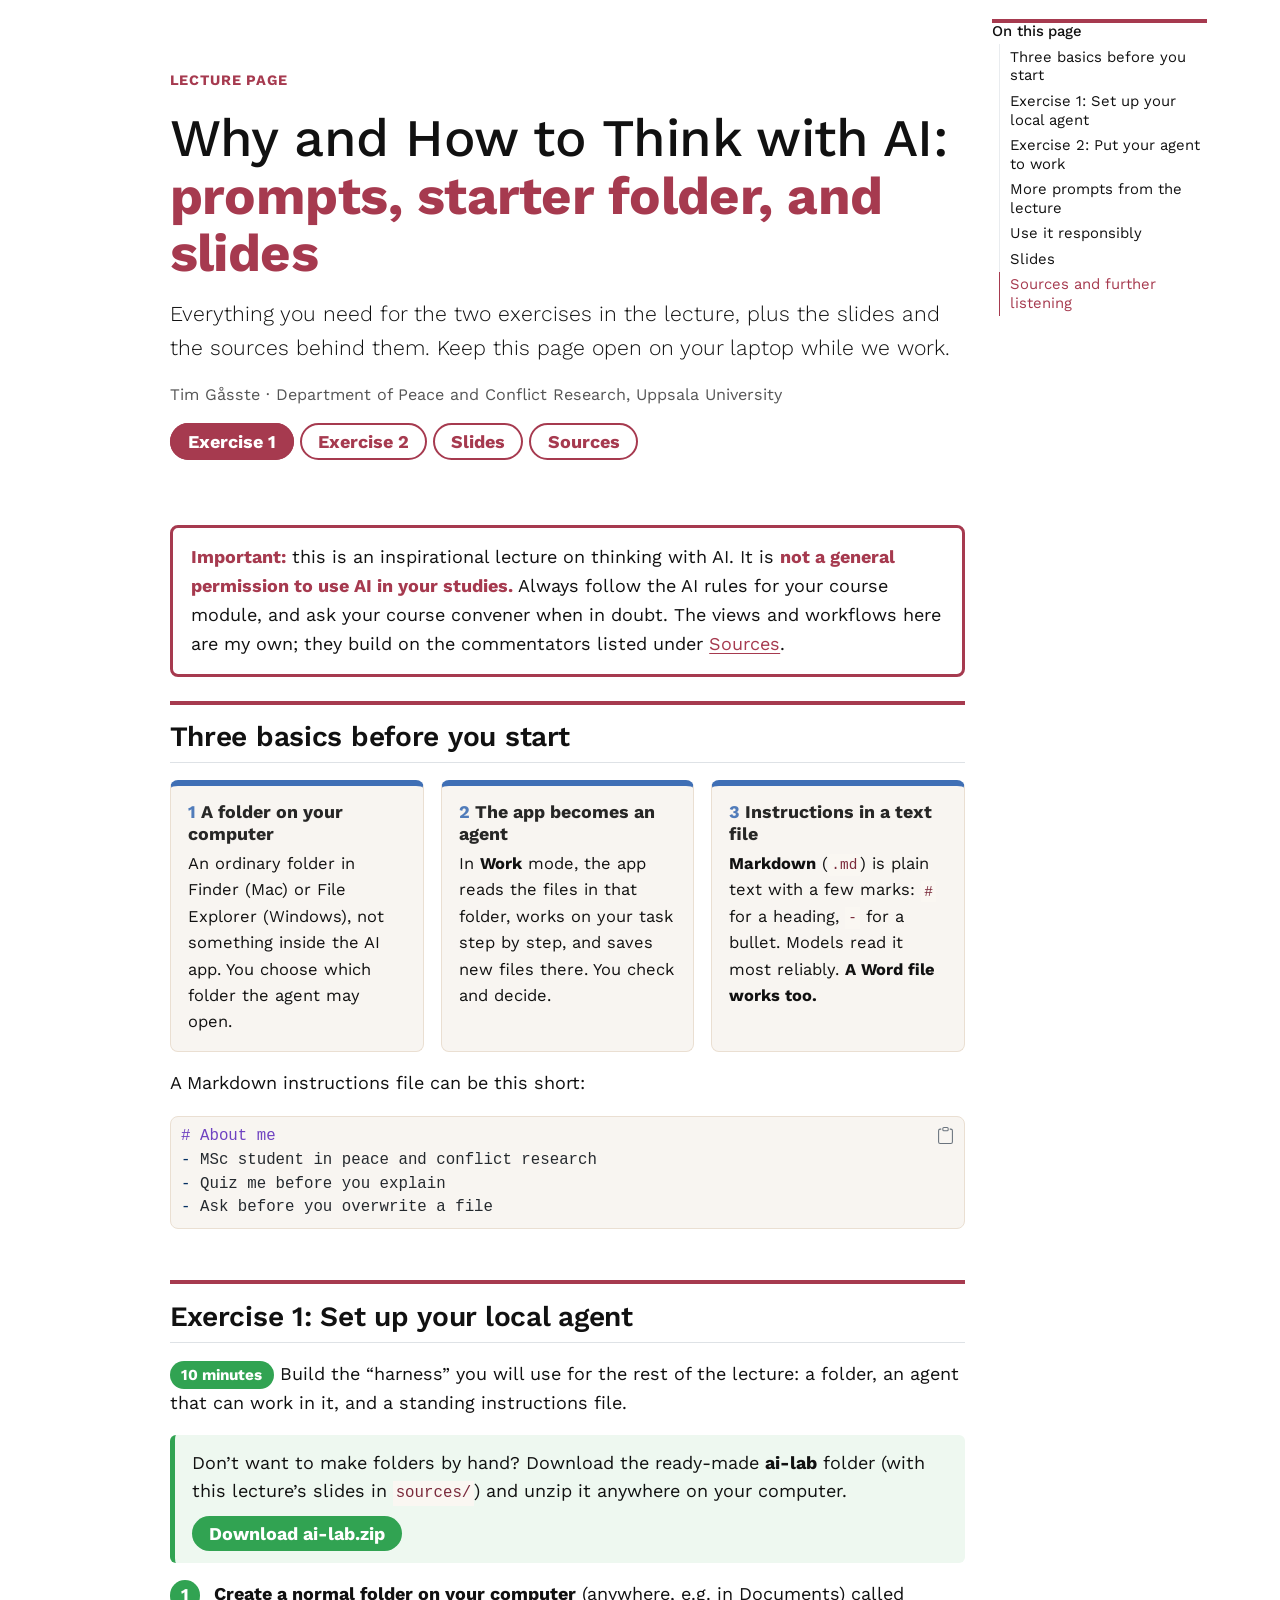
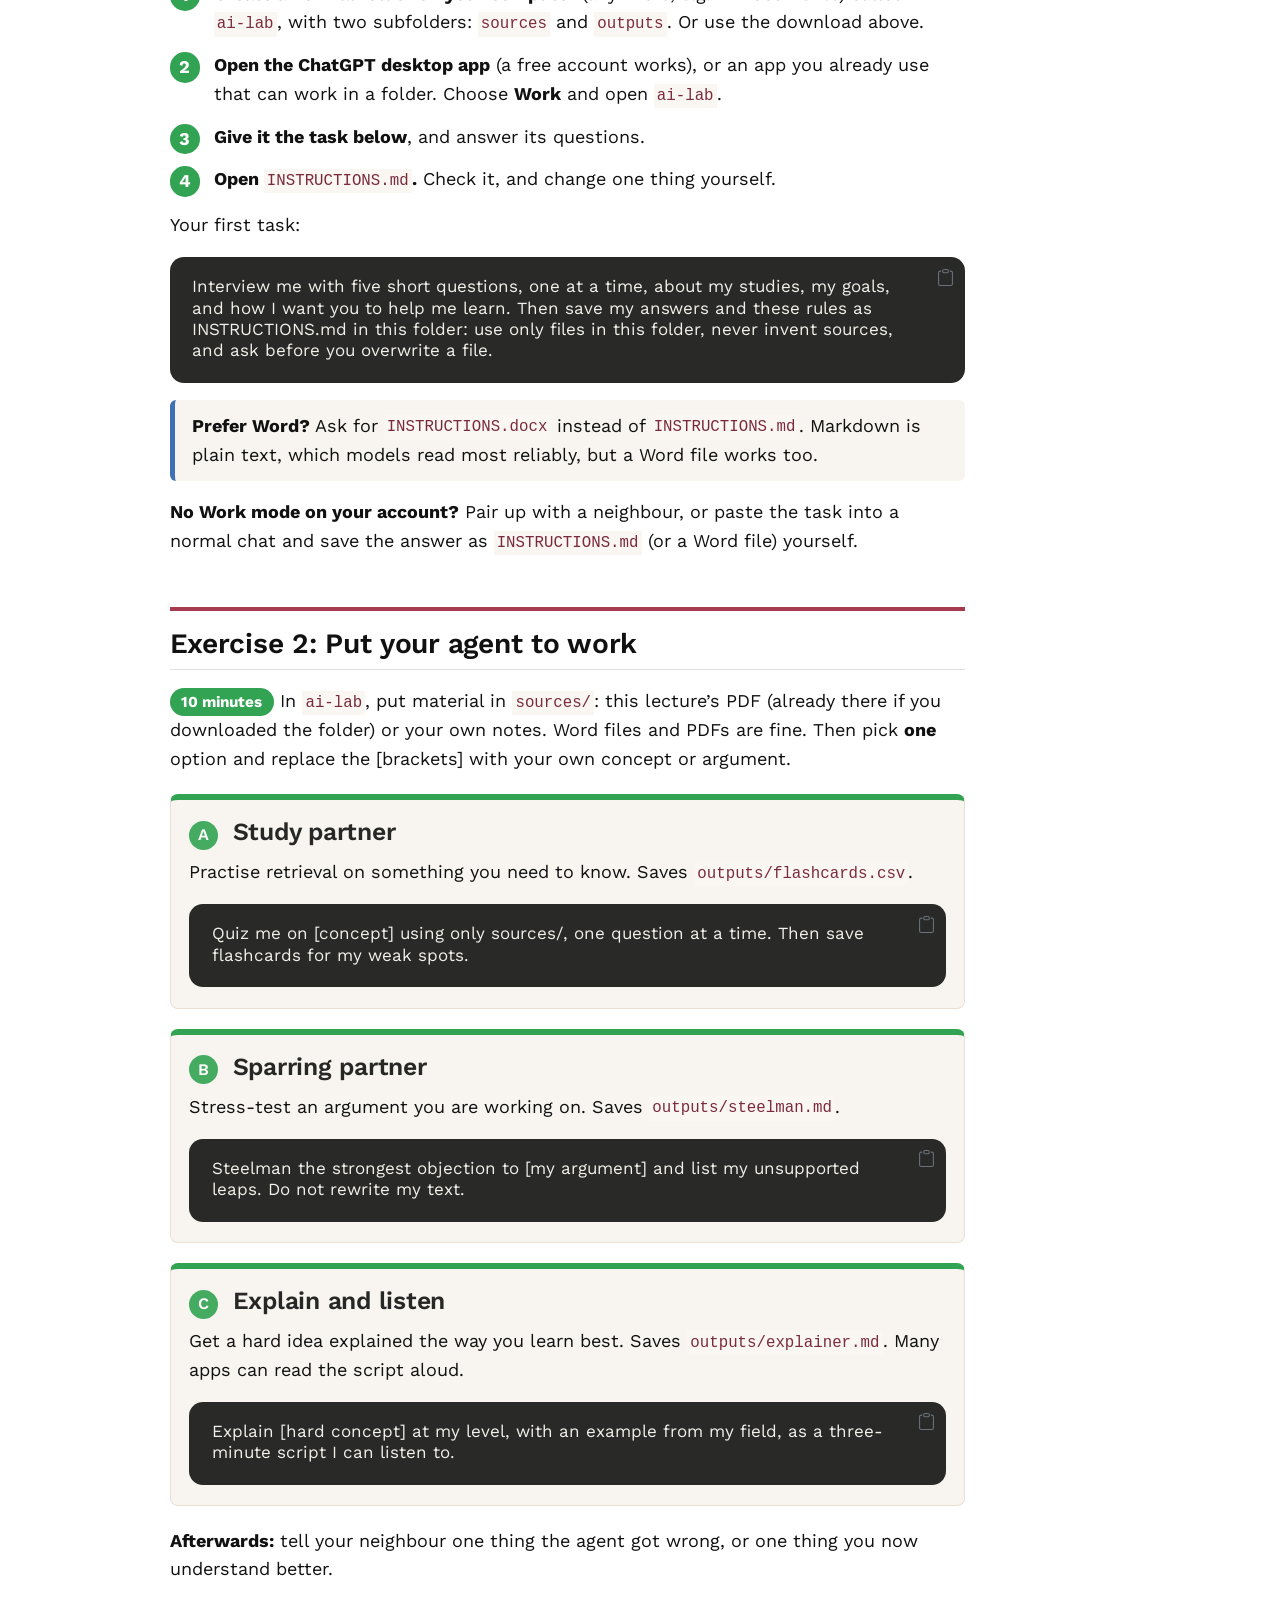
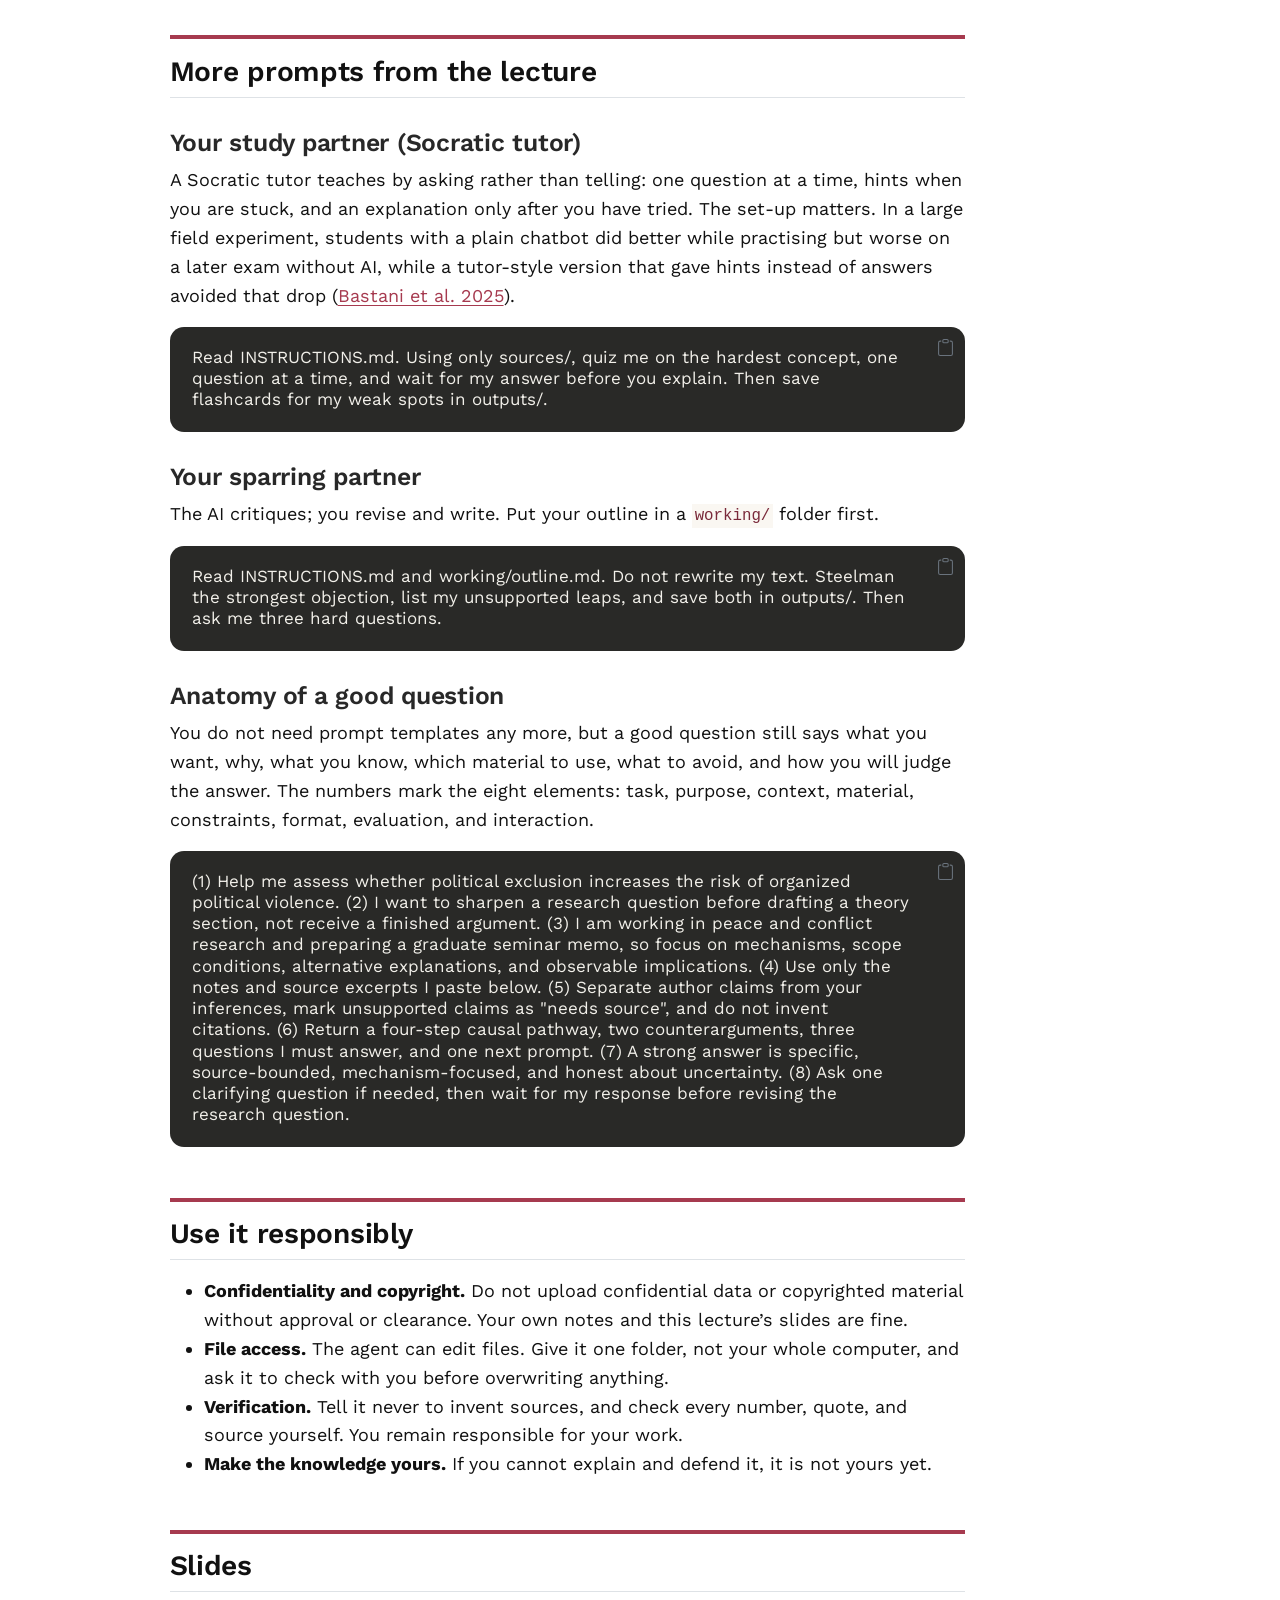
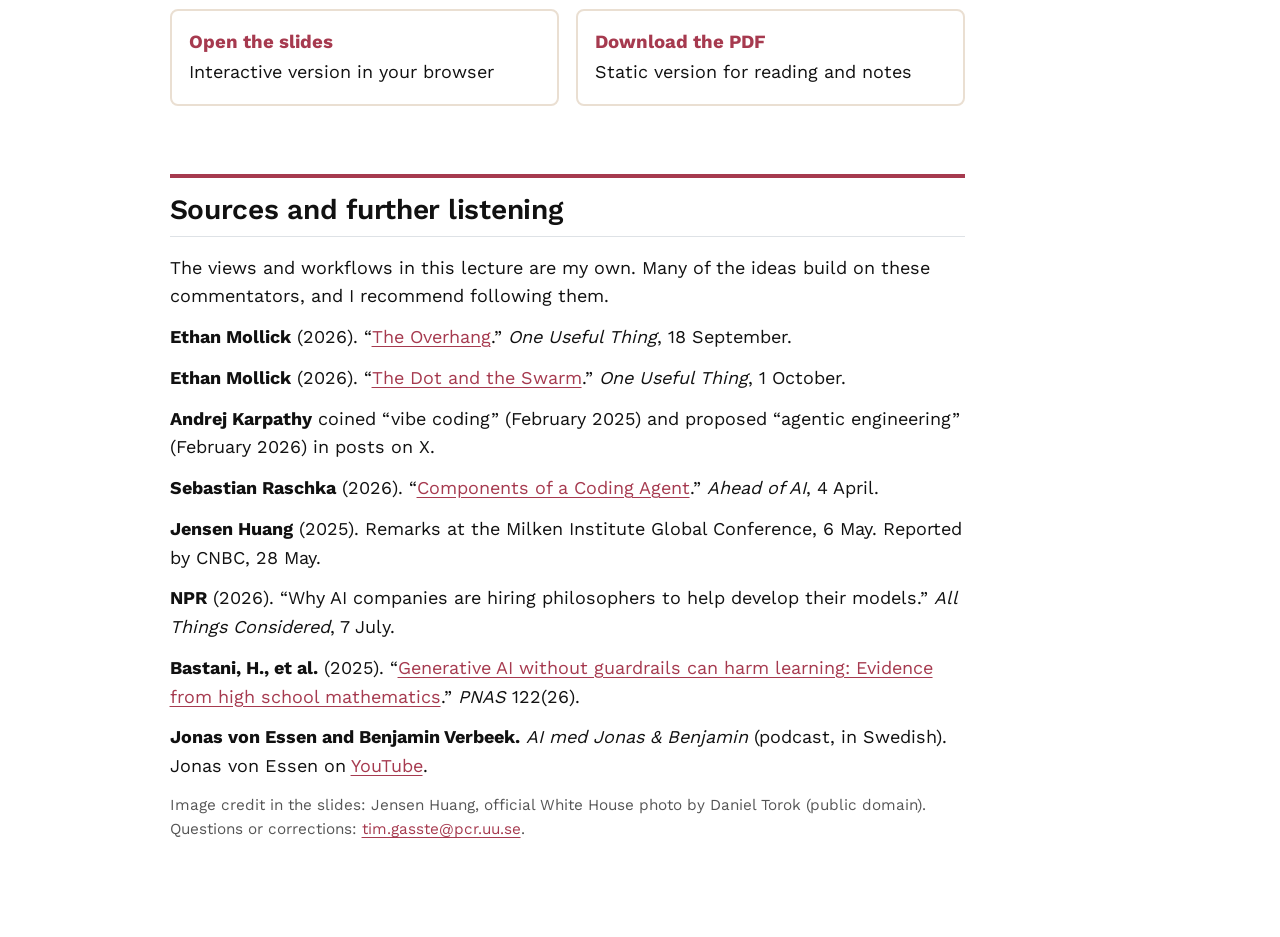
==== docs/index.html @ 46a864f2 "Lecture page for Why and How to Think with AI Prompts with copy buttons, ai-lab starter folder, slid" ====
<!DOCTYPE html>
<html xmlns="http://www.w3.org/1999/xhtml" lang="en" xml:lang="en"><head>

<meta charset="utf-8">
<meta name="generator" content="quarto-1.10.19">

<meta name="viewport" content="width=device-width, initial-scale=1.0, user-scalable=yes">


<title>Why and How to Think with AI · lecture page – Thinking with AI</title>
<style>
/* Default styles provided by pandoc.
** See https://pandoc.org/MANUAL.html#variables-for-html for config info.
*/
span.smallcaps{font-variant: small-caps;}
div.columns{display: flex; gap: 1.5em;}
div.column{flex: auto;}
@media screen {
div.columns{gap: min(4vw, 1.5em);}
div.column{overflow-x: auto;}
}
div.hanging-indent{margin-left: 1.5em; text-indent: -1.5em;}
ul.task-list{list-style: none;}
ul.task-list li input[type="checkbox"] {
  width: 0.8em;
  margin: 0 0.8em 0.2em -1em; /* quarto-specific, see https://github.com/quarto-dev/quarto-cli/issues/4556 */ 
  vertical-align: middle;
}
/* CSS for syntax highlighting */
html { -webkit-text-size-adjust: 100%; }
pre > code.sourceCode { white-space: pre; position: relative; }
pre > code.sourceCode > span { display: inline-block; line-height: 1.25; }
pre > code.sourceCode > span:empty { height: 1.2em; }
.sourceCode { overflow: visible; }
code.sourceCode > span { color: inherit; text-decoration: inherit; }
div.sourceCode { margin: 1em 0; }
pre.sourceCode { margin: 0; }
@media screen {
div.sourceCode { overflow: auto; }
}
@media print {
pre > code.sourceCode { white-space: pre-wrap; }
pre > code.sourceCode > span { text-indent: -5em; padding-left: 5em; }
}
pre.numberSource code
  { counter-reset: source-line 0; }
pre.numberSource code > span
  { position: relative; left: -4em; counter-increment: source-line; }
pre.numberSource code > span > a:first-child::before
  { content: counter(source-line);
    position: relative; left: -1em; text-align: right; vertical-align: baseline;
    border: none; display: inline-block;
    -webkit-touch-callout: none; -webkit-user-select: none;
    -khtml-user-select: none; -moz-user-select: none;
    -ms-user-select: none; user-select: none;
    padding: 0 4px; width: 4em;
  }
pre.numberSource { margin-left: 3em;  padding-left: 4px; }
div.sourceCode
  {   }
@media screen {
pre > code.sourceCode > span > a:first-child::before { text-decoration: underline; }
}
</style>


<script src="site_libs/quarto-nav/quarto-nav.js"></script>
<script src="site_libs/clipboard/clipboard.min.js"></script>
<script src="site_libs/quarto-html/quarto.js" type="module"></script>
<script src="site_libs/quarto-html/tabsets/tabsets.js" type="module"></script>
<script src="site_libs/quarto-html/popper.min.js"></script>
<script src="site_libs/quarto-html/tippy.umd.min.js"></script>
<script src="site_libs/quarto-html/anchor.min.js"></script>
<link href="site_libs/quarto-html/tippy.css" rel="stylesheet">
<link href="site_libs/quarto-html/quarto-syntax-highlighting-5c1318cf63eba56dbef7ba16bc7d56f5.css" rel="stylesheet" id="quarto-text-highlighting-styles">
<script src="site_libs/bootstrap/bootstrap.min.js"></script>
<link href="site_libs/bootstrap/bootstrap-icons.css" rel="stylesheet">
<link href="site_libs/bootstrap/bootstrap-ebb520b9891a0f79485085d38324733c.min.css" rel="stylesheet" append-hash="true" id="quarto-bootstrap" data-mode="light">
<script id="quarto-search-options" type="application/json">{
  "language": {
    "search-no-results-text": "No results",
    "search-matching-documents-text": "matching documents",
    "search-copy-link-title": "Copy link to search",
    "search-hide-matches-text": "Hide additional matches",
    "search-more-match-text": "more match in this document",
    "search-more-matches-text": "more matches in this document",
    "search-clear-button-title": "Clear",
    "search-text-placeholder": "",
    "search-detached-cancel-button-title": "Cancel",
    "search-submit-button-title": "Submit",
    "search-label": "Search"
  }
}</script>
<style>html{ scroll-behavior: smooth; }</style>


<link rel="stylesheet" href="assets/fonts.css">
</head>

<body class="quarto-light">

<div id="quarto-search-results"></div>
<!-- content -->
<div id="quarto-content" class="quarto-container page-columns page-rows-contents page-layout-article">
<!-- sidebar -->
<!-- margin-sidebar -->
    <div id="quarto-margin-sidebar" class="sidebar margin-sidebar">
        <nav id="TOC" role="doc-toc" class="toc-active">
    <h2 id="toc-title">On this page</h2>
   
  <ul class="collapse">
  <li><a href="#basics" id="toc-basics" class="nav-link active" data-scroll-target="#basics">Three basics before you start</a></li>
  <li><a href="#exercise-1" id="toc-exercise-1" class="nav-link" data-scroll-target="#exercise-1">Exercise 1: Set up your local agent</a></li>
  <li><a href="#exercise-2" id="toc-exercise-2" class="nav-link" data-scroll-target="#exercise-2">Exercise 2: Put your agent to work</a></li>
  <li><a href="#more-prompts" id="toc-more-prompts" class="nav-link" data-scroll-target="#more-prompts">More prompts from the lecture</a></li>
  <li><a href="#responsibly" id="toc-responsibly" class="nav-link" data-scroll-target="#responsibly">Use it responsibly</a></li>
  <li><a href="#slides" id="toc-slides" class="nav-link" data-scroll-target="#slides">Slides</a></li>
  <li><a href="#sources" id="toc-sources" class="nav-link" data-scroll-target="#sources">Sources and further listening</a></li>
  </ul>
</nav>
    </div>
<!-- main -->
<main class="content" id="quarto-document-content">

<header id="title-block-header" class="quarto-title-block default">
<div class="quarto-title">
<h1 class="title">Why and How to Think with AI</h1>
</div>



<div class="quarto-title-meta">

    
  
    
  </div>
  


</header>


<div class="hero">
<div class="kicker">
<p>Lecture page</p>
</div>
<section id="why-and-how-to-think-with-ai-prompts-starter-folder-and-slides" class="level1">
<h1>Why and How to Think with AI: <strong>prompts, starter folder, and slides</strong></h1>
<div class="lead">
<p>Everything you need for the two exercises in the lecture, plus the slides and the sources behind them. Keep this page open on your laptop while we work.</p>
</div>
<div class="byline">
<p>Tim Gåsste · Department of Peace and Conflict Research, Uppsala University</p>
</div>
<div class="jump">
<p><a href="#exercise-1" class="primary">Exercise 1</a> <a href="#exercise-2">Exercise 2</a> <a href="#slides">Slides</a> <a href="#sources">Sources</a></p>
</div>
</section>
</div>
<div class="notice">
<p><strong>Important:</strong> this is an inspirational lecture on thinking with AI. It is <strong>not a general permission to use AI in your studies.</strong> Always follow the AI rules for your course module, and ask your course convener when in doubt. The views and workflows here are my own; they build on the commentators listed under <a href="#sources">Sources</a>.</p>
</div>
<section id="basics" class="level2">
<h2 class="anchored" data-anchor-id="basics">Three basics before you start</h2>
<div class="basics">
<section id="a-folder-on-your-computer" class="level4 basic">
<h4 class="anchored" data-anchor-id="a-folder-on-your-computer"><span>1</span> A folder on your computer</h4>
<p>An ordinary folder in Finder (Mac) or File Explorer (Windows), not something inside the AI app. You choose which folder the agent may open.</p>
</section>
<section id="the-app-becomes-an-agent" class="level4 basic">
<h4 class="anchored" data-anchor-id="the-app-becomes-an-agent"><span>2</span> The app becomes an agent</h4>
<p>In <strong>Work</strong> mode, the app reads the files in that folder, works on your task step by step, and saves new files there. You check and decide.</p>
</section>
<section id="instructions-in-a-text-file" class="level4 basic">
<h4 class="anchored" data-anchor-id="instructions-in-a-text-file"><span>3</span> Instructions in a text file</h4>
<p><strong>Markdown</strong> (<code>.md</code>) is plain text with a few marks: <code>#</code> for a heading, <code>-</code> for a bullet. Models read it most reliably. <strong>A Word file works too.</strong></p>
</section>
</div>
<p>A Markdown instructions file can be this short:</p>
<div class="code-copy-outer-scaffold"><div class="sourceCode" id="cb1"><pre class="sourceCode markdown code-with-copy"><code class="sourceCode markdown"><span id="cb1-1"><a href="#cb1-1" aria-hidden="true" tabindex="-1"></a><span class="fu"># About me</span></span>
<span id="cb1-2"><a href="#cb1-2" aria-hidden="true" tabindex="-1"></a><span class="ss">- </span>MSc student in peace and conflict research</span>
<span id="cb1-3"><a href="#cb1-3" aria-hidden="true" tabindex="-1"></a><span class="ss">- </span>Quiz me before you explain</span>
<span id="cb1-4"><a href="#cb1-4" aria-hidden="true" tabindex="-1"></a><span class="ss">- </span>Ask before you overwrite a file</span></code></pre></div><button title="Copy to Clipboard" class="code-copy-button"><i class="bi"></i></button></div>
</section>
<section id="exercise-1" class="level2">
<h2 class="anchored" data-anchor-id="exercise-1">Exercise 1: Set up your local agent</h2>
<p><span class="timer">10 minutes</span> Build the “harness” you will use for the rest of the lecture: a folder, an agent that can work in it, and a standing instructions file.</p>
<div class="download">
<p>Don’t want to make folders by hand? Download the ready-made <strong>ai-lab</strong> folder (with this lecture’s slides in <code>sources/</code>) and unzip it anywhere on your computer.</p>
<p><a href="downloads/ai-lab.zip" class="button">Download ai-lab.zip</a></p>
</div>
<div class="steps">
<ol type="1">
<li><strong>Create a normal folder on your computer</strong> (anywhere, e.g.&nbsp;in Documents) called <code>ai-lab</code>, with two subfolders: <code>sources</code> and <code>outputs</code>. Or use the download above.</li>
<li><strong>Open the ChatGPT desktop app</strong> (a free account works), or an app you already use that can work in a folder. Choose <strong>Work</strong> and open <code>ai-lab</code>.</li>
<li><strong>Give it the task below</strong>, and answer its questions.</li>
<li><strong>Open <code>INSTRUCTIONS.md</code>.</strong> Check it, and change one thing yourself.</li>
</ol>
</div>
<p>Your first task:</p>
<div class="code-copy-outer-scaffold"><div class="sourceCode" id="cb2"><pre class="sourceCode markdown prompt code-with-copy"><code class="sourceCode markdown"><span id="cb2-1"><a href="#cb2-1" aria-hidden="true" tabindex="-1"></a>Interview me with five short questions, one at a time, about my studies, my goals, and how I want you to help me learn. Then save my answers and these rules as INSTRUCTIONS.md in this folder: use only files in this folder, never invent sources, and ask before you overwrite a file.</span></code></pre></div><button title="Copy to Clipboard" class="code-copy-button"><i class="bi"></i></button></div>
<div class="word-tip">
<p><strong>Prefer Word?</strong> Ask for <code>INSTRUCTIONS.docx</code> instead of <code>INSTRUCTIONS.md</code>. Markdown is plain text, which models read most reliably, but a Word file works too.</p>
</div>
<p><strong>No Work mode on your account?</strong> Pair up with a neighbour, or paste the task into a normal chat and save the answer as <code>INSTRUCTIONS.md</code> (or a Word file) yourself.</p>
</section>
<section id="exercise-2" class="level2">
<h2 class="anchored" data-anchor-id="exercise-2">Exercise 2: Put your agent to work</h2>
<p><span class="timer">10 minutes</span> In <code>ai-lab</code>, put material in <code>sources/</code>: this lecture’s PDF (already there if you downloaded the folder) or your own notes. Word files and PDFs are fine. Then pick <strong>one</strong> option and replace the [brackets] with your own concept or argument.</p>
<section id="a-study-partner" class="level3 option">
<h3 class="anchored" data-anchor-id="a-study-partner"><span class="letter">A</span> Study partner</h3>
<p>Practise retrieval on something you need to know. Saves <code>outputs/flashcards.csv</code>.</p>
<div class="code-copy-outer-scaffold"><div class="sourceCode" id="cb3"><pre class="sourceCode markdown prompt code-with-copy"><code class="sourceCode markdown"><span id="cb3-1"><a href="#cb3-1" aria-hidden="true" tabindex="-1"></a>Quiz me on <span class="co">[</span><span class="ot">concept</span><span class="co">]</span> using only sources/, one question at a time. Then save flashcards for my weak spots.</span></code></pre></div><button title="Copy to Clipboard" class="code-copy-button"><i class="bi"></i></button></div>
</section>
<section id="b-sparring-partner" class="level3 option">
<h3 class="anchored" data-anchor-id="b-sparring-partner"><span class="letter">B</span> Sparring partner</h3>
<p>Stress-test an argument you are working on. Saves <code>outputs/steelman.md</code>.</p>
<div class="code-copy-outer-scaffold"><div class="sourceCode" id="cb4"><pre class="sourceCode markdown prompt code-with-copy"><code class="sourceCode markdown"><span id="cb4-1"><a href="#cb4-1" aria-hidden="true" tabindex="-1"></a>Steelman the strongest objection to <span class="co">[</span><span class="ot">my argument</span><span class="co">]</span> and list my unsupported leaps. Do not rewrite my text.</span></code></pre></div><button title="Copy to Clipboard" class="code-copy-button"><i class="bi"></i></button></div>
</section>
<section id="c-explain-and-listen" class="level3 option">
<h3 class="anchored" data-anchor-id="c-explain-and-listen"><span class="letter">C</span> Explain and listen</h3>
<p>Get a hard idea explained the way you learn best. Saves <code>outputs/explainer.md</code>. Many apps can read the script aloud.</p>
<div class="code-copy-outer-scaffold"><div class="sourceCode" id="cb5"><pre class="sourceCode markdown prompt code-with-copy"><code class="sourceCode markdown"><span id="cb5-1"><a href="#cb5-1" aria-hidden="true" tabindex="-1"></a>Explain <span class="co">[</span><span class="ot">hard concept</span><span class="co">]</span> at my level, with an example from my field, as a three-minute script I can listen to.</span></code></pre></div><button title="Copy to Clipboard" class="code-copy-button"><i class="bi"></i></button></div>
</section>
<p><strong>Afterwards:</strong> tell your neighbour one thing the agent got wrong, or one thing you now understand better.</p>
</section>
<section id="more-prompts" class="level2">
<h2 class="anchored" data-anchor-id="more-prompts">More prompts from the lecture</h2>
<section id="your-study-partner-socratic-tutor" class="level3">
<h3 class="anchored" data-anchor-id="your-study-partner-socratic-tutor">Your study partner (Socratic tutor)</h3>
<p>A Socratic tutor teaches by asking rather than telling: one question at a time, hints when you are stuck, and an explanation only after you have tried. The set-up matters. In a large field experiment, students with a plain chatbot did better while practising but worse on a later exam without AI, while a tutor-style version that gave hints instead of answers avoided that drop (<a href="https://doi.org/10.1073/pnas.2422633122">Bastani et al.&nbsp;2025</a>).</p>
<div class="code-copy-outer-scaffold"><div class="sourceCode" id="cb6"><pre class="sourceCode markdown prompt code-with-copy"><code class="sourceCode markdown"><span id="cb6-1"><a href="#cb6-1" aria-hidden="true" tabindex="-1"></a>Read INSTRUCTIONS.md. Using only sources/, quiz me on the hardest concept, one question at a time, and wait for my answer before you explain. Then save flashcards for my weak spots in outputs/.</span></code></pre></div><button title="Copy to Clipboard" class="code-copy-button"><i class="bi"></i></button></div>
</section>
<section id="your-sparring-partner" class="level3">
<h3 class="anchored" data-anchor-id="your-sparring-partner">Your sparring partner</h3>
<p>The AI critiques; you revise and write. Put your outline in a <code>working/</code> folder first.</p>
<div class="code-copy-outer-scaffold"><div class="sourceCode" id="cb7"><pre class="sourceCode markdown prompt code-with-copy"><code class="sourceCode markdown"><span id="cb7-1"><a href="#cb7-1" aria-hidden="true" tabindex="-1"></a>Read INSTRUCTIONS.md and working/outline.md. Do not rewrite my text. Steelman the strongest objection, list my unsupported leaps, and save both in outputs/. Then ask me three hard questions.</span></code></pre></div><button title="Copy to Clipboard" class="code-copy-button"><i class="bi"></i></button></div>
</section>
<section id="anatomy-of-a-good-question" class="level3">
<h3 class="anchored" data-anchor-id="anatomy-of-a-good-question">Anatomy of a good question</h3>
<p>You do not need prompt templates any more, but a good question still says what you want, why, what you know, which material to use, what to avoid, and how you will judge the answer. The numbers mark the eight elements: task, purpose, context, material, constraints, format, evaluation, and interaction.</p>
<div class="code-copy-outer-scaffold"><div class="sourceCode" id="cb8"><pre class="sourceCode markdown prompt code-with-copy"><code class="sourceCode markdown"><span id="cb8-1"><a href="#cb8-1" aria-hidden="true" tabindex="-1"></a>(1) Help me assess whether political exclusion increases the risk of organized political violence. (2) I want to sharpen a research question before drafting a theory section, not receive a finished argument. (3) I am working in peace and conflict research and preparing a graduate seminar memo, so focus on mechanisms, scope conditions, alternative explanations, and observable implications. (4) Use only the notes and source excerpts I paste below. (5) Separate author claims from your inferences, mark unsupported claims as "needs source", and do not invent citations. (6) Return a four-step causal pathway, two counterarguments, three questions I must answer, and one next prompt. (7) A strong answer is specific, source-bounded, mechanism-focused, and honest about uncertainty. (8) Ask one clarifying question if needed, then wait for my response before revising the research question.</span></code></pre></div><button title="Copy to Clipboard" class="code-copy-button"><i class="bi"></i></button></div>
</section>
</section>
<section id="responsibly" class="level2">
<h2 class="anchored" data-anchor-id="responsibly">Use it responsibly</h2>
<ul>
<li><strong>Confidentiality and copyright.</strong> Do not upload confidential data or copyrighted material without approval or clearance. Your own notes and this lecture’s slides are fine.</li>
<li><strong>File access.</strong> The agent can edit files. Give it one folder, not your whole computer, and ask it to check with you before overwriting anything.</li>
<li><strong>Verification.</strong> Tell it never to invent sources, and check every number, quote, and source yourself. You remain responsible for your work.</li>
<li><strong>Make the knowledge yours.</strong> If you cannot explain and defend it, it is not yours yet.</li>
</ul>
</section>
<section id="slides" class="level2">
<h2 class="anchored" data-anchor-id="slides">Slides</h2>
<div class="slides-card">
<p><a href="slides/index.html"><strong>Open the slides</strong> Interactive version in your browser</a></p>
<p><a href="downloads/why-and-how-to-think-with-ai.pdf"><strong>Download the PDF</strong> Static version for reading and notes</a></p>
</div>
</section>
<section id="sources" class="level2">
<h2 class="anchored" data-anchor-id="sources">Sources and further listening</h2>
<div class="refs">
<p>The views and workflows in this lecture are my own. Many of the ideas build on these commentators, and I recommend following them.</p>
<p><strong>Ethan Mollick</strong> (2026). “<a href="https://www.oneusefulthing.org/p/the-overhang">The Overhang</a>.” <em>One Useful Thing</em>, 18 September.</p>
<p><strong>Ethan Mollick</strong> (2026). “<a href="https://www.oneusefulthing.org/p/the-dot-and-the-swarm">The Dot and the Swarm</a>.” <em>One Useful Thing</em>, 1 October.</p>
<p><strong>Andrej Karpathy</strong> coined “vibe coding” (February 2025) and proposed “agentic engineering” (February 2026) in posts on X.</p>
<p><strong>Sebastian Raschka</strong> (2026). “<a href="https://magazine.sebastianraschka.com/p/components-of-a-coding-agent">Components of a Coding Agent</a>.” <em>Ahead of AI</em>, 4 April.</p>
<p><strong>Jensen Huang</strong> (2025). Remarks at the Milken Institute Global Conference, 6 May. Reported by CNBC, 28 May.</p>
<p><strong>NPR</strong> (2026). “Why AI companies are hiring philosophers to help develop their models.” <em>All Things Considered</em>, 7 July.</p>
<p><strong>Bastani, H., et al.</strong> (2025). “<a href="https://doi.org/10.1073/pnas.2422633122">Generative AI without guardrails can harm learning: Evidence from high school mathematics</a>.” <em>PNAS</em> 122(26).</p>
<p><strong>Jonas von Essen and Benjamin Verbeek.</strong> <em>AI med Jonas &amp; Benjamin</em> (podcast, in Swedish). Jonas von Essen on <a href="https://www.youtube.com/@BlueberryClubSparven">YouTube</a>.</p>
</div>
<div class="small">
<p>Image credit in the slides: Jensen Huang, official White House photo by Daniel Torok (public domain). Questions or corrections: <a href="mailto:tim.gasste@pcr.uu.se">tim.gasste@pcr.uu.se</a>.</p>
</div>


</section>

</main> <!-- /main -->
<script id="quarto-html-after-body" type="application/javascript">
  window.document.addEventListener("DOMContentLoaded", function (event) {
    const icon = "";
    const anchorJS = new window.AnchorJS();
    anchorJS.options = {
      placement: 'right',
      icon: icon
    };
    anchorJS.add('.anchored');
    const isCodeAnnotation = (el) => {
      for (const clz of el.classList) {
        if (clz.startsWith('code-annotation-')) {                     
          return true;
        }
      }
      return false;
    }
    const onCopySuccess = function(e) {
      // button target
      const button = e.trigger;
      // don't keep focus
      button.blur();
      // flash "checked"
      button.classList.add('code-copy-button-checked');
      var currentTitle = button.getAttribute("title");
      button.setAttribute("title", "Copied!");
      let tooltip;
      if (window.bootstrap) {
        button.setAttribute("data-bs-toggle", "tooltip");
        button.setAttribute("data-bs-placement", "left");
        button.setAttribute("data-bs-title", "Copied!");
        tooltip = new bootstrap.Tooltip(button, 
          { trigger: "manual", 
            customClass: "code-copy-button-tooltip",
            offset: [0, -8]});
        tooltip.show();    
      }
      setTimeout(function() {
        if (tooltip) {
          tooltip.hide();
          button.removeAttribute("data-bs-title");
          button.removeAttribute("data-bs-toggle");
          button.removeAttribute("data-bs-placement");
        }
        button.setAttribute("title", currentTitle);
        button.classList.remove('code-copy-button-checked');
      }, 1000);
      // clear code selection
      e.clearSelection();
    }
    const getTextToCopy = function(trigger) {
      const outerScaffold = trigger.parentElement.cloneNode(true);
      const codeEl = outerScaffold.querySelector('code');
      for (const childEl of codeEl.children) {
        if (isCodeAnnotation(childEl)) {
          childEl.remove();
        }
      }
      return codeEl.innerText;
    }
    const clipboard = new window.ClipboardJS('.code-copy-button:not([data-in-quarto-modal])', {
      text: getTextToCopy
    });
    clipboard.on('success', onCopySuccess);
    if (window.document.getElementById('quarto-embedded-source-code-modal')) {
      const clipboardModal = new window.ClipboardJS('.code-copy-button[data-in-quarto-modal]', {
        text: getTextToCopy,
        container: window.document.getElementById('quarto-embedded-source-code-modal')
      });
      clipboardModal.on('success', onCopySuccess);
    }
      var localhostRegex = new RegExp(/^(?:http|https):\/\/localhost\:?[0-9]*\//);
      var mailtoRegex = new RegExp(/^mailto:/);
        var filterRegex = new RegExp("https:\/\/timgasste\.github\.io\/ai-thinking\/");
      var isInternal = (href) => {
          return filterRegex.test(href) || localhostRegex.test(href) || mailtoRegex.test(href);
      }
      // Inspect non-navigation links and adorn them if external
     var links = window.document.querySelectorAll('a[href]:not(.nav-link):not(.navbar-brand):not(.toc-action):not(.sidebar-link):not(.sidebar-item-toggle):not(.pagination-link):not(.no-external):not([aria-hidden]):not(.dropdown-item):not(.quarto-navigation-tool):not(.about-link)');
      for (var i=0; i<links.length; i++) {
        const link = links[i];
        if (!isInternal(link.href)) {
          // undo the damage that might have been done by quarto-nav.js in the case of
          // links that we want to consider external
          if (link.dataset.originalHref !== undefined) {
            link.href = link.dataset.originalHref;
          }
        }
      }
    function tippyHover(el, contentFn, onTriggerFn, onUntriggerFn) {
      const config = {
        allowHTML: true,
        maxWidth: 500,
        delay: 100,
        arrow: false,
        appendTo: function(el) {
            return el.parentElement;
        },
        interactive: true,
        interactiveBorder: 10,
        theme: 'quarto',
        placement: 'bottom-start',
      };
      if (contentFn) {
        config.content = contentFn;
      }
      if (onTriggerFn) {
        config.onTrigger = onTriggerFn;
      }
      if (onUntriggerFn) {
        config.onUntrigger = onUntriggerFn;
      }
      window.tippy(el, config); 
    }
    const noterefs = window.document.querySelectorAll('a[role="doc-noteref"]');
    for (var i=0; i<noterefs.length; i++) {
      const ref = noterefs[i];
      tippyHover(ref, function() {
        // use id or data attribute instead here
        let href = ref.getAttribute('data-footnote-href') || ref.getAttribute('href');
        try { href = new URL(href).hash; } catch {}
        const id = href.replace(/^#\/?/, "");
        const note = window.document.getElementById(id);
        if (note) {
          return note.innerHTML;
        } else {
          return "";
        }
      });
    }
    const xrefs = window.document.querySelectorAll('a.quarto-xref');
    const processXRef = (id, note) => {
      // Strip column container classes
      const stripColumnClz = (el) => {
        el.classList.remove("page-full", "page-columns");
        if (el.children) {
          for (const child of el.children) {
            stripColumnClz(child);
          }
        }
      }
      stripColumnClz(note)
      if (id === null || id.startsWith('sec-')) {
        // Special case sections, only their first couple elements
        const container = document.createElement("div");
        if (note.children && note.children.length > 2) {
          container.appendChild(note.children[0].cloneNode(true));
          for (let i = 1; i < note.children.length; i++) {
            const child = note.children[i];
            if (child.tagName === "P" && child.innerText === "") {
              continue;
            } else {
              container.appendChild(child.cloneNode(true));
              break;
            }
          }
          if (window.Quarto?.typesetMath) {
            window.Quarto.typesetMath(container);
          }
          return container.innerHTML
        } else {
          if (window.Quarto?.typesetMath) {
            window.Quarto.typesetMath(note);
          }
          return note.innerHTML;
        }
      } else {
        // Remove any anchor links if they are present
        const anchorLink = note.querySelector('a.anchorjs-link');
        if (anchorLink) {
          anchorLink.remove();
        }
        if (window.Quarto?.typesetMath) {
          window.Quarto.typesetMath(note);
        }
        if (note.classList.contains("callout")) {
          return note.outerHTML;
        } else {
          return note.innerHTML;
        }
      }
    }
    for (var i=0; i<xrefs.length; i++) {
      const xref = xrefs[i];
      tippyHover(xref, undefined, function(instance) {
        instance.disable();
        let url = xref.getAttribute('href');
        let hash = undefined; 
        if (url.startsWith('#')) {
          hash = url;
        } else {
          try { hash = new URL(url).hash; } catch {}
        }
        if (hash) {
          const id = hash.replace(/^#\/?/, "");
          const note = window.document.getElementById(id);
          if (note !== null) {
            try {
              const html = processXRef(id, note.cloneNode(true));
              instance.setContent(html);
            } finally {
              instance.enable();
              instance.show();
            }
          } else {
            // See if we can fetch this
            fetch(url.split('#')[0])
            .then(res => res.text())
            .then(html => {
              const parser = new DOMParser();
              const htmlDoc = parser.parseFromString(html, "text/html");
              const note = htmlDoc.getElementById(id);
              if (note !== null) {
                const html = processXRef(id, note);
                instance.setContent(html);
              } 
            }).finally(() => {
              instance.enable();
              instance.show();
            });
          }
        } else {
          // See if we can fetch a full url (with no hash to target)
          // This is a special case and we should probably do some content thinning / targeting
          fetch(url)
          .then(res => res.text())
          .then(html => {
            const parser = new DOMParser();
            const htmlDoc = parser.parseFromString(html, "text/html");
            const note = htmlDoc.querySelector('main.content');
            if (note !== null) {
              // This should only happen for chapter cross references
              // (since there is no id in the URL)
              // remove the first header
              if (note.children.length > 0 && note.children[0].tagName === "HEADER") {
                note.children[0].remove();
              }
              const html = processXRef(null, note);
              instance.setContent(html);
            } 
          }).finally(() => {
            instance.enable();
            instance.show();
          });
        }
      }, function(instance) {
      });
    }
        let selectedAnnoteEl;
        const selectorForAnnotation = ( cell, annotation) => {
          let cellAttr = 'data-code-cell="' + cell + '"';
          let lineAttr = 'data-code-annotation="' +  annotation + '"';
          const selector = 'span[' + cellAttr + '][' + lineAttr + ']';
          return selector;
        }
        const selectCodeLines = (annoteEl) => {
          const doc = window.document;
          const targetCell = annoteEl.getAttribute("data-target-cell");
          const targetAnnotation = annoteEl.getAttribute("data-target-annotation");
          const annoteSpan = window.document.querySelector(selectorForAnnotation(targetCell, targetAnnotation));
          const lines = annoteSpan.getAttribute("data-code-lines").split(",");
          const lineIds = lines.map((line) => {
            return targetCell + "-" + line;
          })
          let top = null;
          let height = null;
          let parent = null;
          if (lineIds.length > 0) {
              //compute the position of the single el (top and bottom and make a div)
              const el = window.document.getElementById(lineIds[0]);
              top = el.offsetTop;
              height = el.offsetHeight;
              parent = el.parentElement.parentElement;
            if (lineIds.length > 1) {
              const lastEl = window.document.getElementById(lineIds[lineIds.length - 1]);
              const bottom = lastEl.offsetTop + lastEl.offsetHeight;
              height = bottom - top;
            }
            if (top !== null && height !== null && parent !== null) {
              // cook up a div (if necessary) and position it 
              let div = window.document.getElementById("code-annotation-line-highlight");
              if (div === null) {
                div = window.document.createElement("div");
                div.setAttribute("id", "code-annotation-line-highlight");
                div.style.position = 'absolute';
                parent.appendChild(div);
              }
              div.style.top = top - 2 + "px";
              div.style.height = height + 4 + "px";
              div.style.left = 0;
              let gutterDiv = window.document.getElementById("code-annotation-line-highlight-gutter");
              if (gutterDiv === null) {
                gutterDiv = window.document.createElement("div");
                gutterDiv.setAttribute("id", "code-annotation-line-highlight-gutter");
                gutterDiv.style.position = 'absolute';
                const codeCell = window.document.getElementById(targetCell);
                const gutter = codeCell.querySelector('.code-annotation-gutter');
                gutter.appendChild(gutterDiv);
              }
              gutterDiv.style.top = top - 2 + "px";
              gutterDiv.style.height = height + 4 + "px";
            }
            selectedAnnoteEl = annoteEl;
          }
        };
        const unselectCodeLines = () => {
          const elementsIds = ["code-annotation-line-highlight", "code-annotation-line-highlight-gutter"];
          elementsIds.forEach((elId) => {
            const div = window.document.getElementById(elId);
            if (div) {
              div.remove();
            }
          });
          selectedAnnoteEl = undefined;
        };
          // Handle positioning of the toggle
      window.addEventListener(
        "resize",
        throttle(() => {
          elRect = undefined;
          if (selectedAnnoteEl) {
            selectCodeLines(selectedAnnoteEl);
          }
        }, 10)
      );
      function throttle(fn, ms) {
      let throttle = false;
      let timer;
        return (...args) => {
          if(!throttle) { // first call gets through
              fn.apply(this, args);
              throttle = true;
          } else { // all the others get throttled
              if(timer) clearTimeout(timer); // cancel #2
              timer = setTimeout(() => {
                fn.apply(this, args);
                timer = throttle = false;
              }, ms);
          }
        };
      }
        // Attach click handler to the DT
        const annoteDls = window.document.querySelectorAll('dt[data-target-cell]');
        for (const annoteDlNode of annoteDls) {
          annoteDlNode.addEventListener('click', (event) => {
            const clickedEl = event.target;
            if (clickedEl !== selectedAnnoteEl) {
              unselectCodeLines();
              const activeEl = window.document.querySelector('dt[data-target-cell].code-annotation-active');
              if (activeEl) {
                activeEl.classList.remove('code-annotation-active');
              }
              selectCodeLines(clickedEl);
              clickedEl.classList.add('code-annotation-active');
            } else {
              // Unselect the line
              unselectCodeLines();
              clickedEl.classList.remove('code-annotation-active');
            }
          });
        }
    const findCites = (el) => {
      const parentEl = el.parentElement;
      if (parentEl) {
        const cites = parentEl.dataset.cites;
        if (cites) {
          return {
            el,
            cites: cites.split(' ')
          };
        } else {
          return findCites(el.parentElement)
        }
      } else {
        return undefined;
      }
    };
    var bibliorefs = window.document.querySelectorAll('a[role="doc-biblioref"]');
    for (var i=0; i<bibliorefs.length; i++) {
      const ref = bibliorefs[i];
      const citeInfo = findCites(ref);
      if (citeInfo) {
        tippyHover(citeInfo.el, function() {
          var popup = window.document.createElement('div');
          citeInfo.cites.forEach(function(cite) {
            var citeDiv = window.document.createElement('div');
            citeDiv.classList.add('hanging-indent');
            citeDiv.classList.add('csl-entry');
            var biblioDiv = window.document.getElementById('ref-' + cite);
            if (biblioDiv) {
              citeDiv.innerHTML = biblioDiv.innerHTML;
            }
            popup.appendChild(citeDiv);
          });
          return popup.innerHTML;
        });
      }
    }
  });
  </script>
</div> <!-- /content -->




<script src="site_libs/quarto-html/zenscroll-min.js"></script>
</body></html>
---- docs/site_libs/quarto-html/tippy.css ----
.tippy-box[data-animation=fade][data-state=hidden]{opacity:0}[data-tippy-root]{max-width:calc(100vw - 10px)}.tippy-box{position:relative;background-color:#333;color:#fff;border-radius:4px;font-size:14px;line-height:1.4;white-space:normal;outline:0;transition-property:transform,visibility,opacity}.tippy-box[data-placement^=top]>.tippy-arrow{bottom:0}.tippy-box[data-placement^=top]>.tippy-arrow:before{bottom:-7px;left:0;border-width:8px 8px 0;border-top-color:initial;transform-origin:center top}.tippy-box[data-placement^=bottom]>.tippy-arrow{top:0}.tippy-box[data-placement^=bottom]>.tippy-arrow:before{top:-7px;left:0;border-width:0 8px 8px;border-bottom-color:initial;transform-origin:center bottom}.tippy-box[data-placement^=left]>.tippy-arrow{right:0}.tippy-box[data-placement^=left]>.tippy-arrow:before{border-width:8px 0 8px 8px;border-left-color:initial;right:-7px;transform-origin:center left}.tippy-box[data-placement^=right]>.tippy-arrow{left:0}.tippy-box[data-placement^=right]>.tippy-arrow:before{left:-7px;border-width:8px 8px 8px 0;border-right-color:initial;transform-origin:center right}.tippy-box[data-inertia][data-state=visible]{transition-timing-function:cubic-bezier(.54,1.5,.38,1.11)}.tippy-arrow{width:16px;height:16px;color:#333}.tippy-arrow:before{content:"";position:absolute;border-color:transparent;border-style:solid}.tippy-content{position:relative;padding:5px 9px;z-index:1}
---- docs/site_libs/quarto-html/quarto-syntax-highlighting-5c1318cf63eba56dbef7ba16bc7d56f5.css ----
/* quarto syntax highlight colors */
:root {
  --quarto-hl-al-color: #ff5555;
  --quarto-hl-an-color: #6a737d;
  --quarto-hl-at-color: #d73a49;
  --quarto-hl-bn-color: #005cc5;
  --quarto-hl-bu-color: #d73a49;
  --quarto-hl-ch-color: #032f62;
  --quarto-hl-co-color: #6a737d;
  --quarto-hl-cv-color: #6a737d;
  --quarto-hl-cn-color: #005cc5;
  --quarto-hl-cf-color: #d73a49;
  --quarto-hl-dt-color: #d73a49;
  --quarto-hl-dv-color: #005cc5;
  --quarto-hl-do-color: #6a737d;
  --quarto-hl-er-color: #ff5555;
  --quarto-hl-ex-color: #d73a49;
  --quarto-hl-fl-color: #005cc5;
  --quarto-hl-fu-color: #6f42c1;
  --quarto-hl-im-color: #032f62;
  --quarto-hl-in-color: #6a737d;
  --quarto-hl-kw-color: #d73a49;
  --quarto-hl-op-color: #24292e;
  --quarto-hl-pp-color: #d73a49;
  --quarto-hl-re-color: #6a737d;
  --quarto-hl-sc-color: #005cc5;
  --quarto-hl-ss-color: #032f62;
  --quarto-hl-st-color: #032f62;
  --quarto-hl-va-color: #e36209;
  --quarto-hl-vs-color: #032f62;
  --quarto-hl-wa-color: #ff5555;
}

/* other quarto variables */
:root {
  --quarto-font-monospace: SFMono-Regular, Menlo, Monaco, Consolas, "Liberation Mono", "Courier New", monospace;
}

/* syntax highlight based on Pandoc's rules */
pre > code.sourceCode > span {
  color: #24292e;
}

code.sourceCode > span {
  color: #24292e;
}

div.sourceCode,
div.sourceCode pre.sourceCode {
  color: #24292e;
}

/* Normal */
code span {
  color: #24292e;
}

/* Alert */
code span.al {
  font-weight: bold;
  color: #ff5555;
}

/* Annotation */
code span.an {
  color: #6a737d;
}

/* Attribute */
code span.at {
  color: #d73a49;
}

/* BaseN */
code span.bn {
  color: #005cc5;
}

/* BuiltIn */
code span.bu {
  color: #d73a49;
}

/* ControlFlow */
code span.cf {
  color: #d73a49;
}

/* Char */
code span.ch {
  color: #032f62;
}

/* Constant */
code span.cn {
  color: #005cc5;
}

/* Comment */
code span.co {
  color: #6a737d;
}

/* CommentVar */
code span.cv {
  color: #6a737d;
}

/* Documentation */
code span.do {
  color: #6a737d;
}

/* DataType */
code span.dt {
  color: #d73a49;
}

/* DecVal */
code span.dv {
  color: #005cc5;
}

/* Error */
code span.er {
  color: #ff5555;
  text-decoration: underline;
}

/* Extension */
code span.ex {
  font-weight: bold;
  color: #d73a49;
}

/* Float */
code span.fl {
  color: #005cc5;
}

/* Function */
code span.fu {
  color: #6f42c1;
}

/* Import */
code span.im {
  color: #032f62;
}

/* Information */
code span.in {
  color: #6a737d;
}

/* Keyword */
code span.kw {
  color: #d73a49;
}

/* Operator */
code span.op {
  color: #24292e;
}

/* Preprocessor */
code span.pp {
  color: #d73a49;
}

/* RegionMarker */
code span.re {
  color: #6a737d;
}

/* SpecialChar */
code span.sc {
  color: #005cc5;
}

/* SpecialString */
code span.ss {
  color: #032f62;
}

/* String */
code span.st {
  color: #032f62;
}

/* Variable */
code span.va {
  color: #e36209;
}

/* VerbatimString */
code span.vs {
  color: #032f62;
}

/* Warning */
code span.wa {
  color: #ff5555;
}

.prevent-inlining {
  content: "</";
}

/*# sourceMappingURL=b30846a1f697829215f07ced7fb9b578.css.map */
---- docs/assets/fonts.css ----
@font-face {
  font-family: 'Work Sans';
  font-style: normal;
  font-weight: 300;
  font-display: swap;
  src: url('fonts/work-sans-latin-300-normal.woff2') format('woff2');
  unicode-range: U+0000-00FF, U+0131, U+0152-0153, U+02BB-02BC, U+02C6, U+02DA, U+02DC, U+0304, U+0308, U+0329, U+2000-206F, U+20AC, U+2122, U+2191, U+2193, U+2212, U+2215, U+FEFF, U+FFFD;
}

@font-face {
  font-family: 'Work Sans';
  font-style: normal;
  font-weight: 300;
  font-display: swap;
  src: url('fonts/work-sans-latin-ext-300-normal.woff2') format('woff2');
  unicode-range: U+0100-02BA, U+02BD-02C5, U+02C7-02CC, U+02CE-02D7, U+02DD-02FF, U+0304, U+0308, U+0329, U+1D00-1DBF, U+1E00-1E9F, U+1EF2-1EFF, U+2020, U+20A0-20AB, U+20AD-20C0, U+2113, U+2C60-2C7F, U+A720-A7FF;
}

@font-face {
  font-family: 'Work Sans';
  font-style: normal;
  font-weight: 400;
  font-display: swap;
  src: url('fonts/work-sans-latin-400-normal.woff2') format('woff2');
  unicode-range: U+0000-00FF, U+0131, U+0152-0153, U+02BB-02BC, U+02C6, U+02DA, U+02DC, U+0304, U+0308, U+0329, U+2000-206F, U+20AC, U+2122, U+2191, U+2193, U+2212, U+2215, U+FEFF, U+FFFD;
}

@font-face {
  font-family: 'Work Sans';
  font-style: normal;
  font-weight: 400;
  font-display: swap;
  src: url('fonts/work-sans-latin-ext-400-normal.woff2') format('woff2');
  unicode-range: U+0100-02BA, U+02BD-02C5, U+02C7-02CC, U+02CE-02D7, U+02DD-02FF, U+0304, U+0308, U+0329, U+1D00-1DBF, U+1E00-1E9F, U+1EF2-1EFF, U+2020, U+20A0-20AB, U+20AD-20C0, U+2113, U+2C60-2C7F, U+A720-A7FF;
}

@font-face {
  font-family: 'Work Sans';
  font-style: normal;
  font-weight: 500;
  font-display: swap;
  src: url('fonts/work-sans-latin-500-normal.woff2') format('woff2');
  unicode-range: U+0000-00FF, U+0131, U+0152-0153, U+02BB-02BC, U+02C6, U+02DA, U+02DC, U+0304, U+0308, U+0329, U+2000-206F, U+20AC, U+2122, U+2191, U+2193, U+2212, U+2215, U+FEFF, U+FFFD;
}

@font-face {
  font-family: 'Work Sans';
  font-style: normal;
  font-weight: 500;
  font-display: swap;
  src: url('fonts/work-sans-latin-ext-500-normal.woff2') format('woff2');
  unicode-range: U+0100-02BA, U+02BD-02C5, U+02C7-02CC, U+02CE-02D7, U+02DD-02FF, U+0304, U+0308, U+0329, U+1D00-1DBF, U+1E00-1E9F, U+1EF2-1EFF, U+2020, U+20A0-20AB, U+20AD-20C0, U+2113, U+2C60-2C7F, U+A720-A7FF;
}

@font-face {
  font-family: 'Work Sans';
  font-style: normal;
  font-weight: 600;
  font-display: swap;
  src: url('fonts/work-sans-latin-600-normal.woff2') format('woff2');
  unicode-range: U+0000-00FF, U+0131, U+0152-0153, U+02BB-02BC, U+02C6, U+02DA, U+02DC, U+0304, U+0308, U+0329, U+2000-206F, U+20AC, U+2122, U+2191, U+2193, U+2212, U+2215, U+FEFF, U+FFFD;
}

@font-face {
  font-family: 'Work Sans';
  font-style: normal;
  font-weight: 600;
  font-display: swap;
  src: url('fonts/work-sans-latin-ext-600-normal.woff2') format('woff2');
  unicode-range: U+0100-02BA, U+02BD-02C5, U+02C7-02CC, U+02CE-02D7, U+02DD-02FF, U+0304, U+0308, U+0329, U+1D00-1DBF, U+1E00-1E9F, U+1EF2-1EFF, U+2020, U+20A0-20AB, U+20AD-20C0, U+2113, U+2C60-2C7F, U+A720-A7FF;
}

@font-face {
  font-family: 'Work Sans';
  font-style: normal;
  font-weight: 700;
  font-display: swap;
  src: url('fonts/work-sans-latin-700-normal.woff2') format('woff2');
  unicode-range: U+0000-00FF, U+0131, U+0152-0153, U+02BB-02BC, U+02C6, U+02DA, U+02DC, U+0304, U+0308, U+0329, U+2000-206F, U+20AC, U+2122, U+2191, U+2193, U+2212, U+2215, U+FEFF, U+FFFD;
}

@font-face {
  font-family: 'Work Sans';
  font-style: normal;
  font-weight: 700;
  font-display: swap;
  src: url('fonts/work-sans-latin-ext-700-normal.woff2') format('woff2');
  unicode-range: U+0100-02BA, U+02BD-02C5, U+02C7-02CC, U+02CE-02D7, U+02DD-02FF, U+0304, U+0308, U+0329, U+1D00-1DBF, U+1E00-1E9F, U+1EF2-1EFF, U+2020, U+20A0-20AB, U+20AD-20C0, U+2113, U+2C60-2C7F, U+A720-A7FF;
}
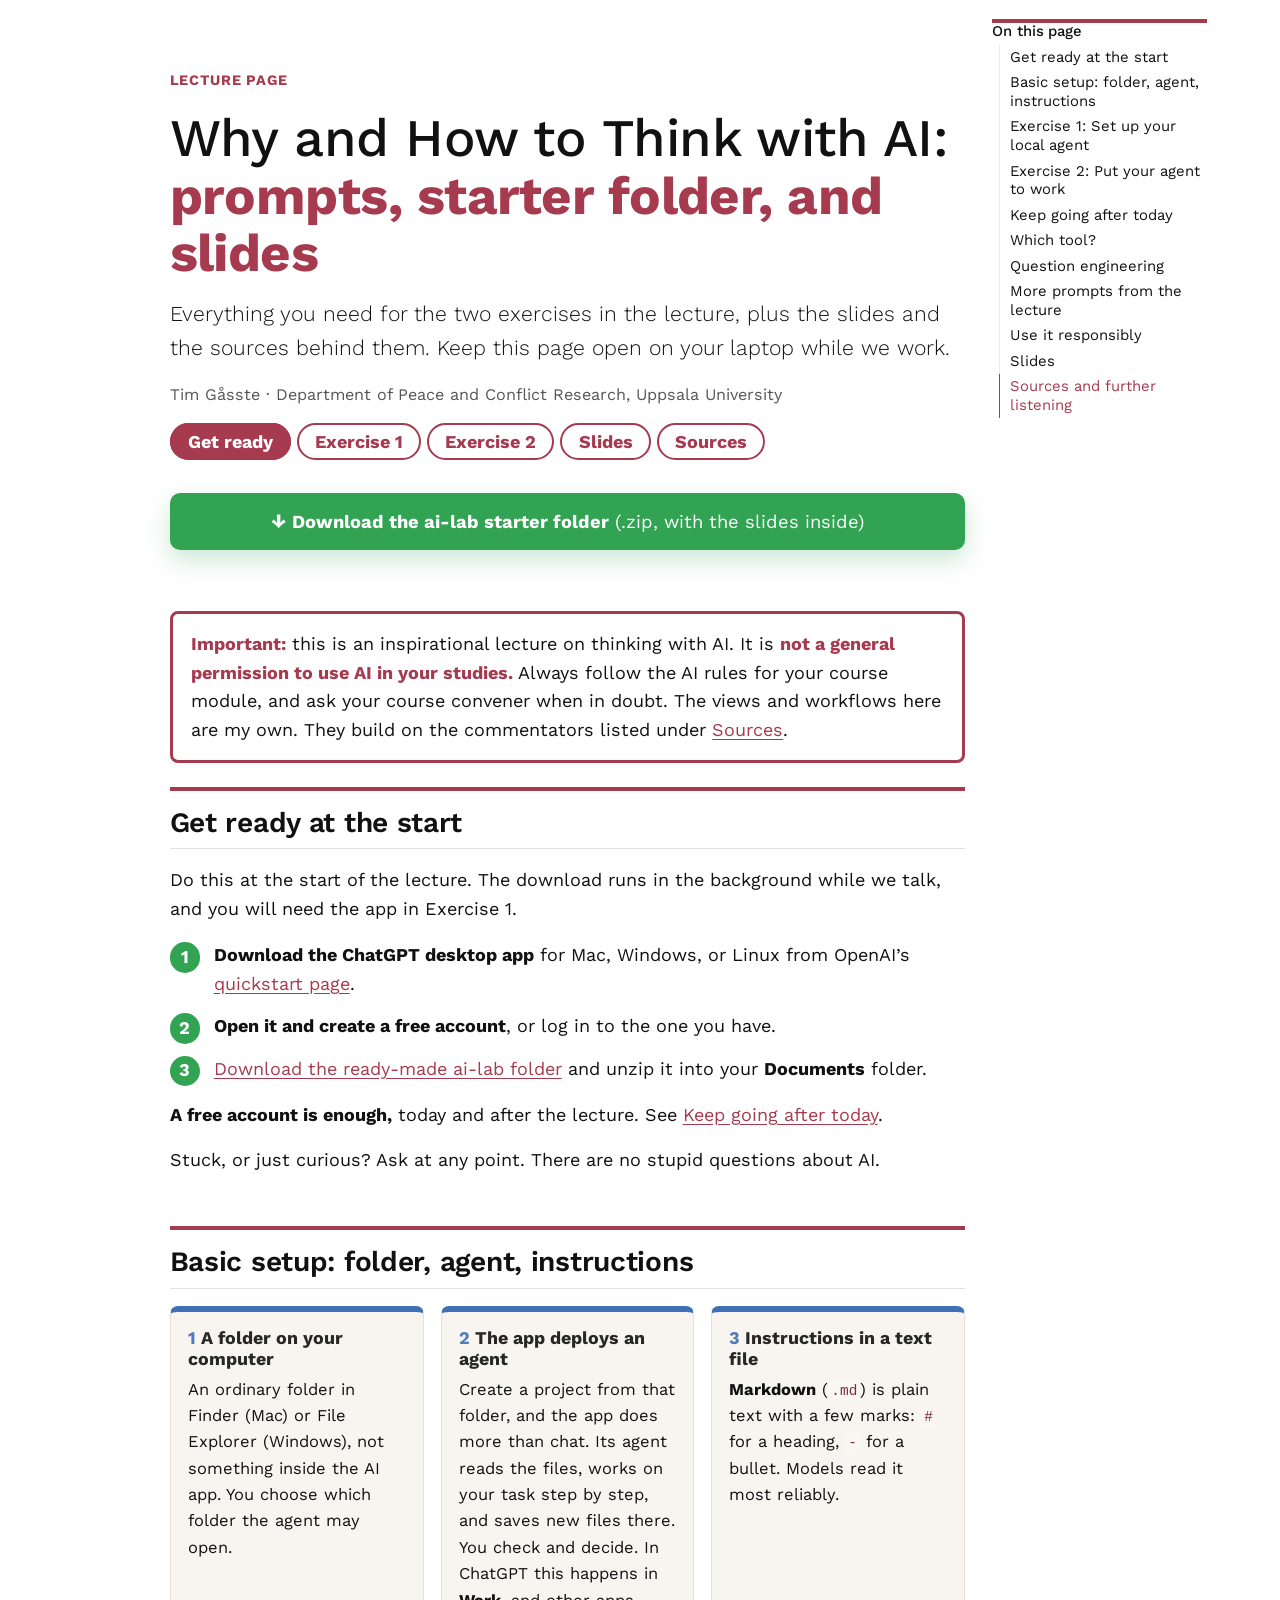
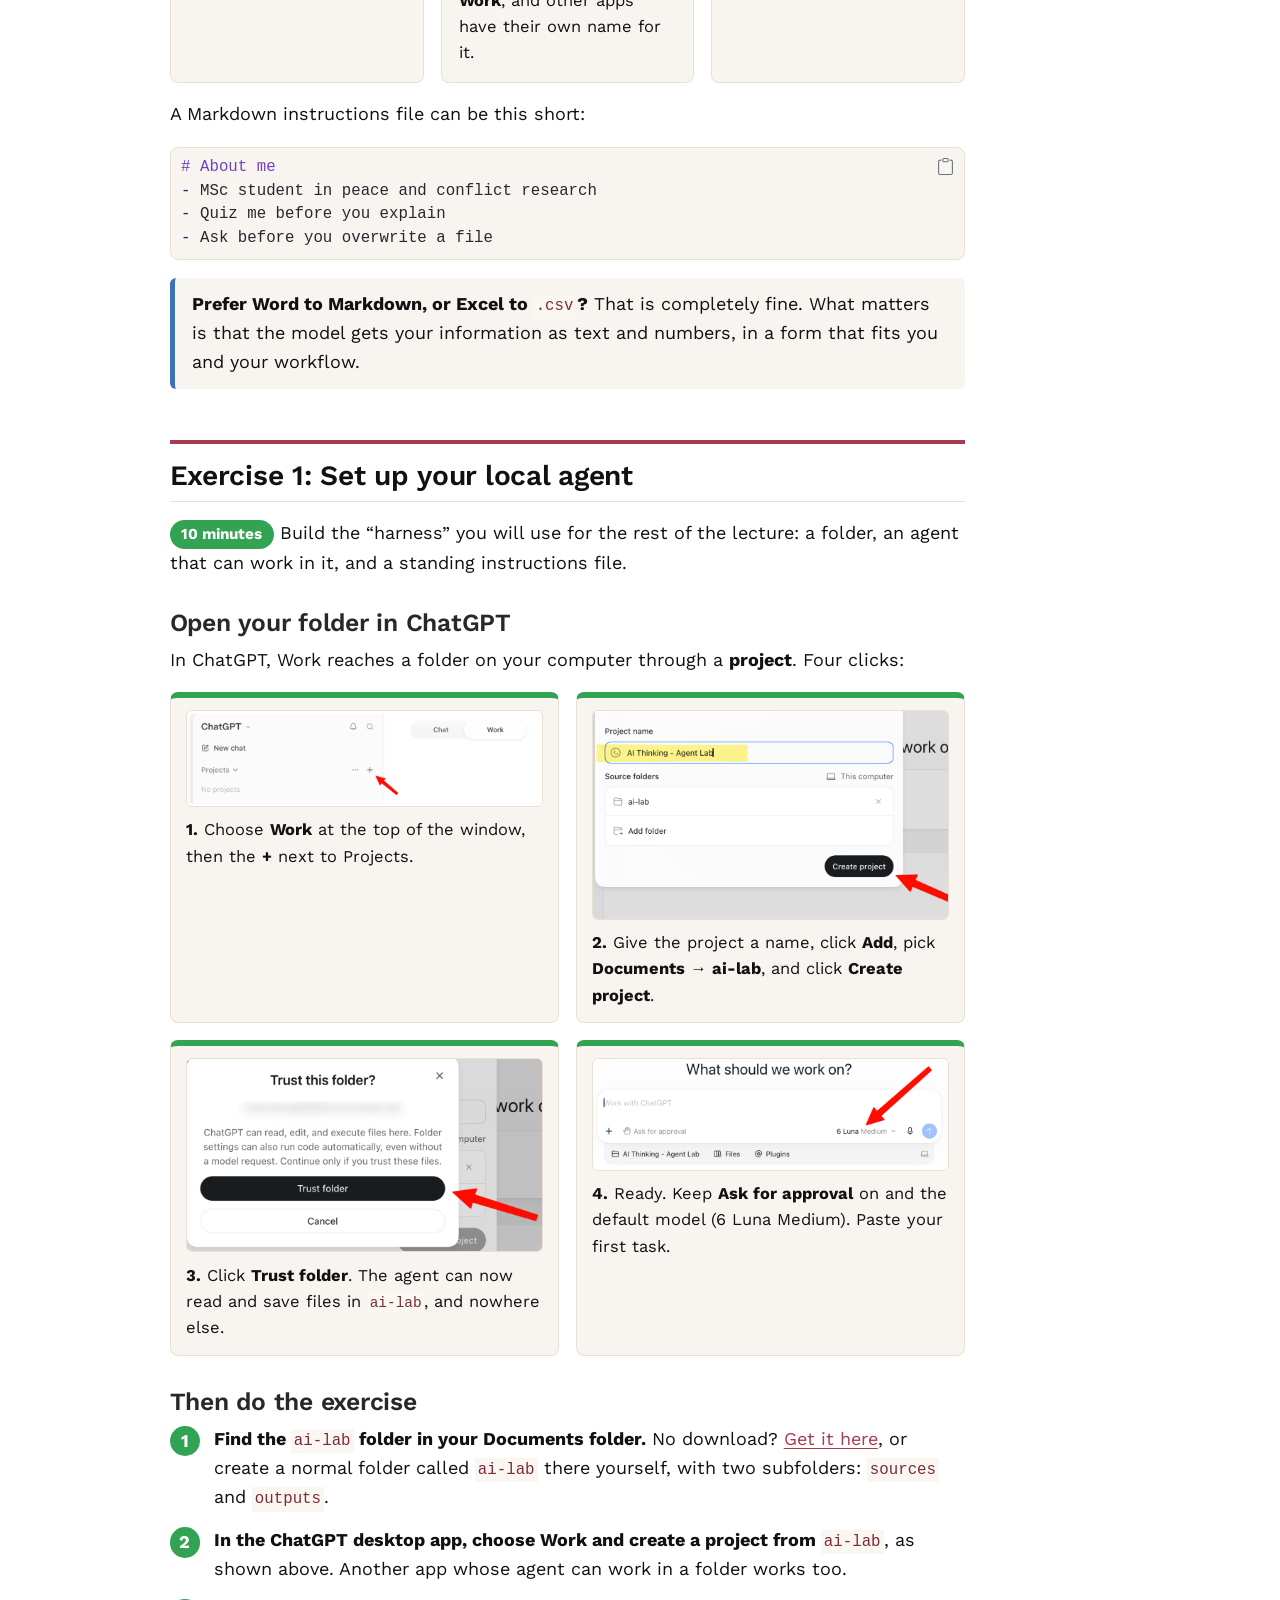
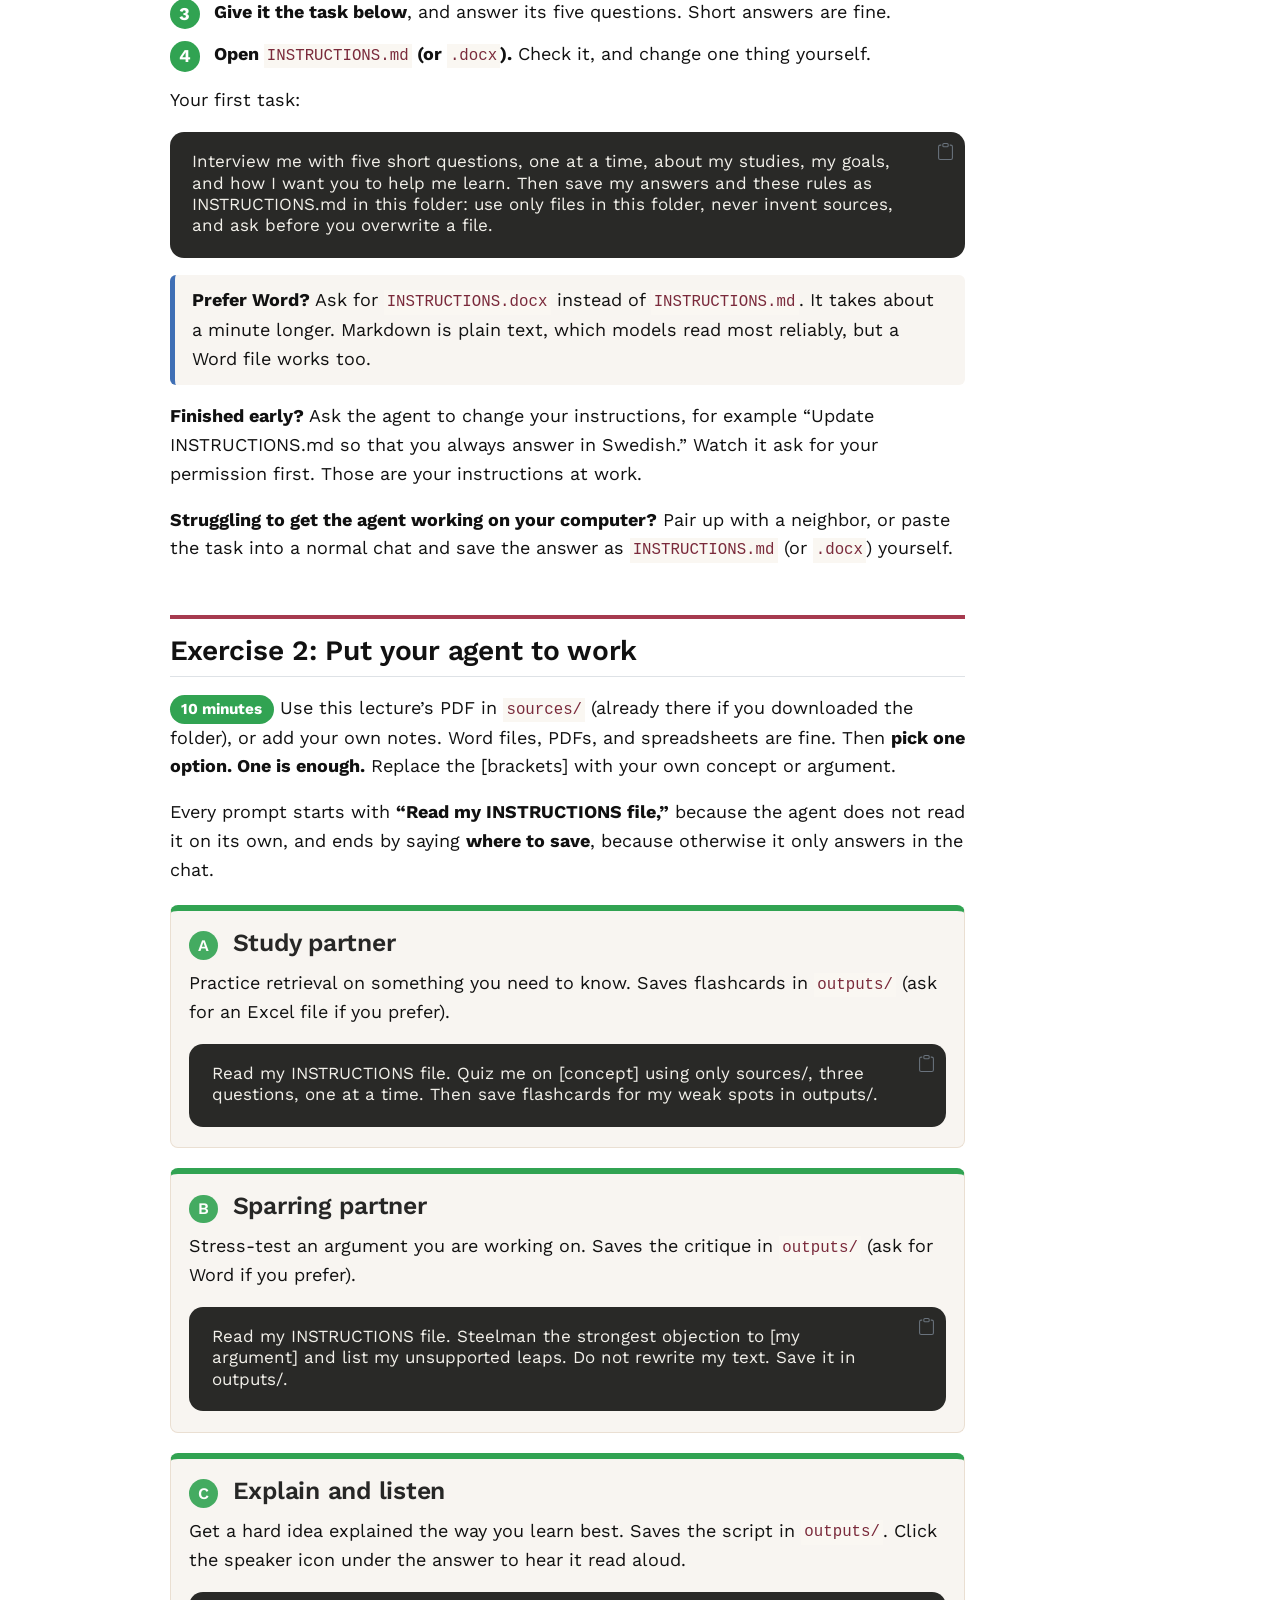
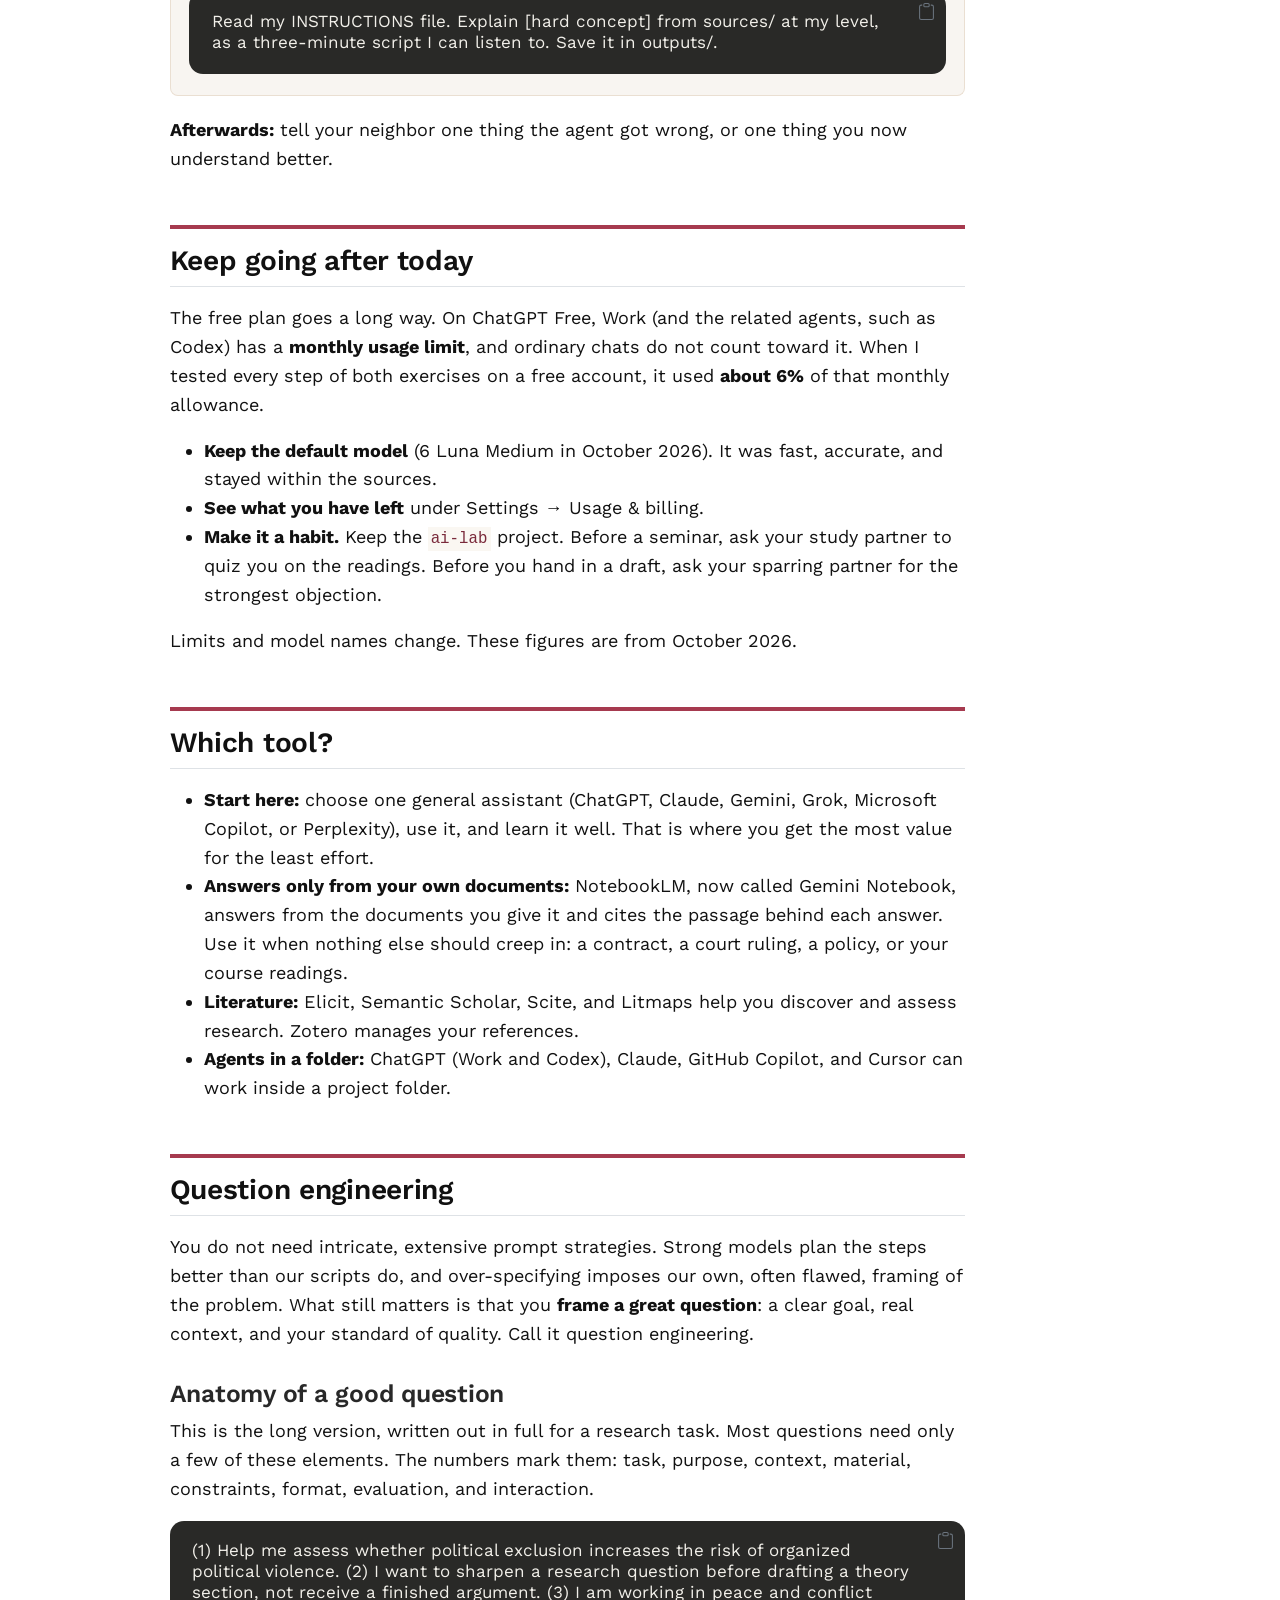
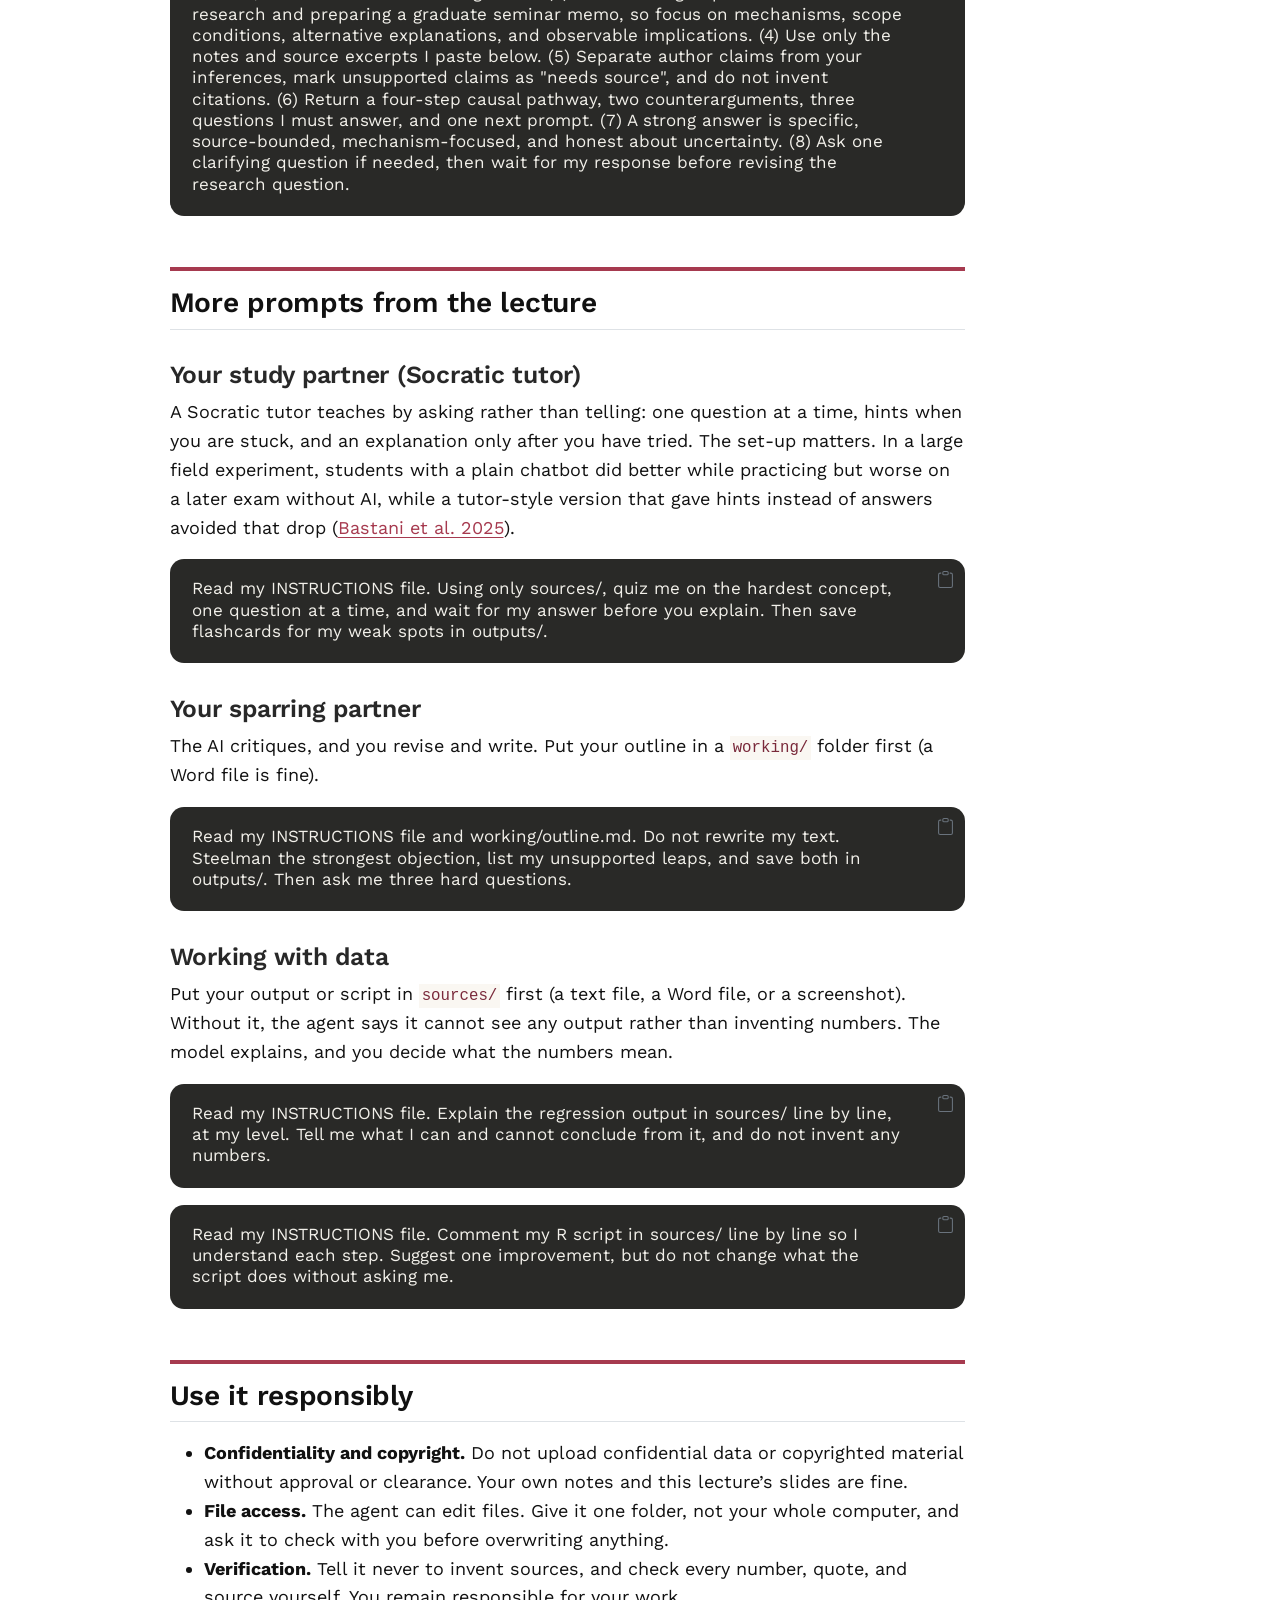
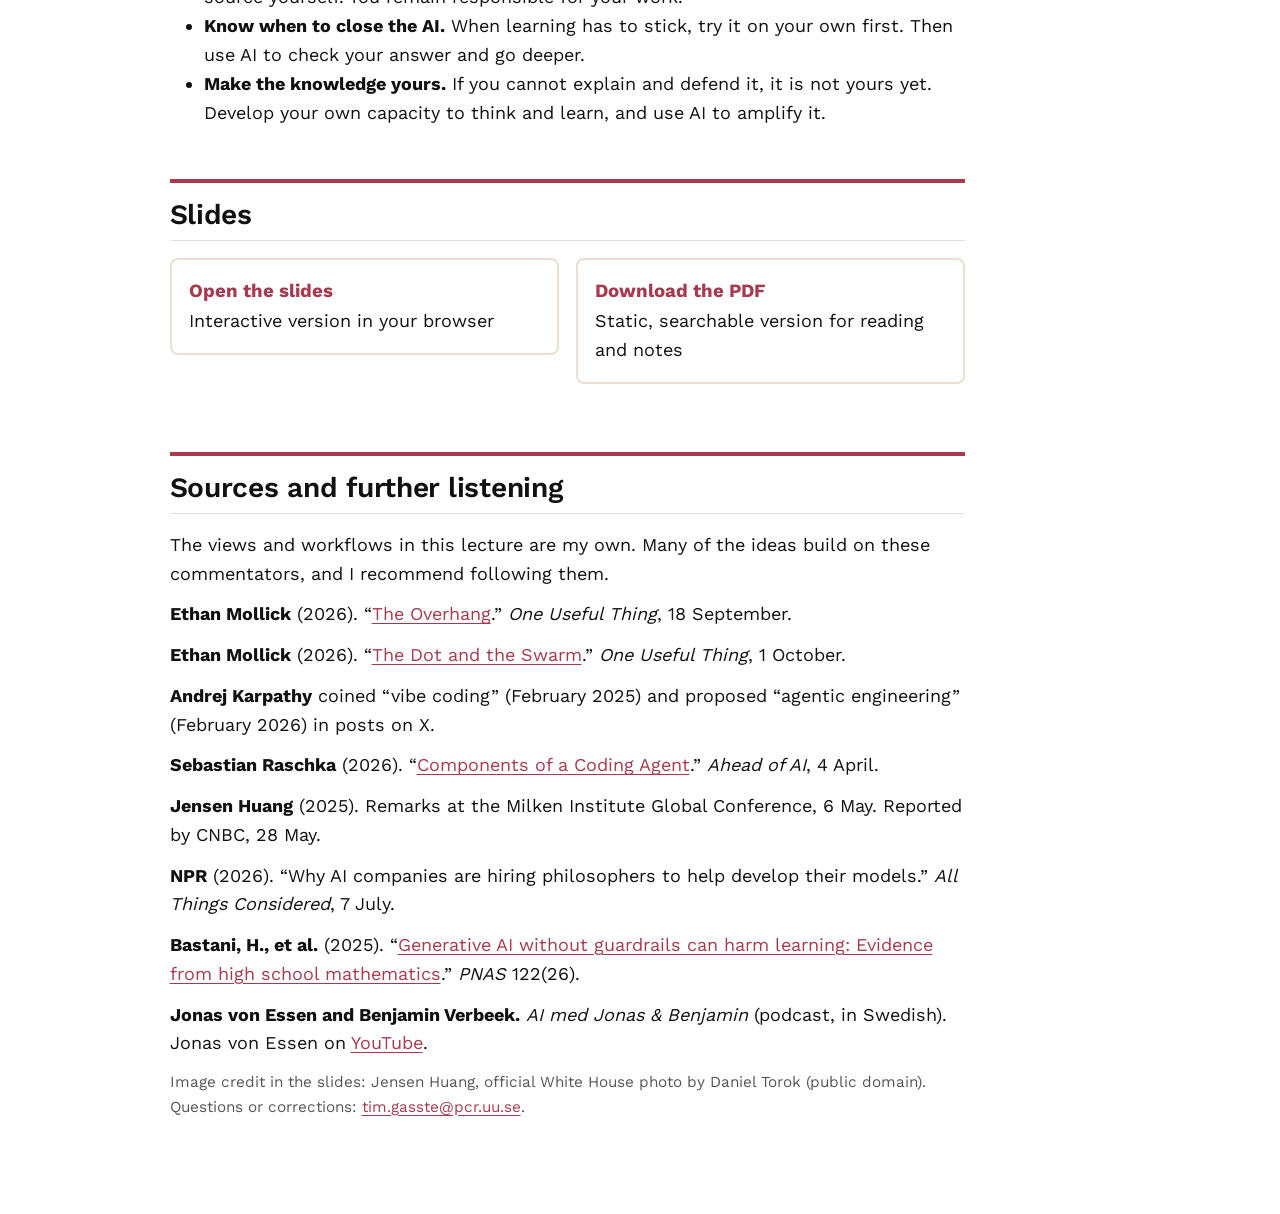
==== commit a852525a: "Update lecture page: dry-run setup, free plan, searchable PDF" ====
--- a/docs/index.html
+++ b/docs/index.html
@@ -75,7 +75,7 @@
 <link href="site_libs/quarto-html/quarto-syntax-highlighting-5c1318cf63eba56dbef7ba16bc7d56f5.css" rel="stylesheet" id="quarto-text-highlighting-styles">
 <script src="site_libs/bootstrap/bootstrap.min.js"></script>
 <link href="site_libs/bootstrap/bootstrap-icons.css" rel="stylesheet">
-<link href="site_libs/bootstrap/bootstrap-ebb520b9891a0f79485085d38324733c.min.css" rel="stylesheet" append-hash="true" id="quarto-bootstrap" data-mode="light">
+<link href="site_libs/bootstrap/bootstrap-b2a0b2ccdf72ba7c5adaa5899e0a015c.min.css" rel="stylesheet" append-hash="true" id="quarto-bootstrap" data-mode="light">
 <script id="quarto-search-options" type="application/json">{
   "language": {
     "search-no-results-text": "No results",
@@ -109,9 +109,13 @@
     <h2 id="toc-title">On this page</h2>
    
   <ul class="collapse">
-  <li><a href="#basics" id="toc-basics" class="nav-link active" data-scroll-target="#basics">Three basics before you start</a></li>
+  <li><a href="#get-ready" id="toc-get-ready" class="nav-link active" data-scroll-target="#get-ready">Get ready at the start</a></li>
+  <li><a href="#basics" id="toc-basics" class="nav-link" data-scroll-target="#basics">Basic setup: folder, agent, instructions</a></li>
   <li><a href="#exercise-1" id="toc-exercise-1" class="nav-link" data-scroll-target="#exercise-1">Exercise 1: Set up your local agent</a></li>
   <li><a href="#exercise-2" id="toc-exercise-2" class="nav-link" data-scroll-target="#exercise-2">Exercise 2: Put your agent to work</a></li>
+  <li><a href="#keep-going" id="toc-keep-going" class="nav-link" data-scroll-target="#keep-going">Keep going after today</a></li>
+  <li><a href="#tools" id="toc-tools" class="nav-link" data-scroll-target="#tools">Which tool?</a></li>
+  <li><a href="#question-engineering" id="toc-question-engineering" class="nav-link" data-scroll-target="#question-engineering">Question engineering</a></li>
   <li><a href="#more-prompts" id="toc-more-prompts" class="nav-link" data-scroll-target="#more-prompts">More prompts from the lecture</a></li>
   <li><a href="#responsibly" id="toc-responsibly" class="nav-link" data-scroll-target="#responsibly">Use it responsibly</a></li>
   <li><a href="#slides" id="toc-slides" class="nav-link" data-scroll-target="#slides">Slides</a></li>
@@ -154,27 +158,41 @@
 <p>Tim Gåsste · Department of Peace and Conflict Research, Uppsala University</p>
 </div>
 <div class="jump">
-<p><a href="#exercise-1" class="primary">Exercise 1</a> <a href="#exercise-2">Exercise 2</a> <a href="#slides">Slides</a> <a href="#sources">Sources</a></p>
-</div>
+<p><a href="#get-ready" class="primary">Get ready</a> <a href="#exercise-1">Exercise 1</a> <a href="#exercise-2">Exercise 2</a> <a href="#slides">Slides</a> <a href="#sources">Sources</a></p>
+</div>
+<p><a href="downloads/ai-lab.zip" class="download-bar"><strong>Download the ai-lab starter folder</strong> (.zip, with the slides inside)</a></p>
 </section>
 </div>
 <div class="notice">
-<p><strong>Important:</strong> this is an inspirational lecture on thinking with AI. It is <strong>not a general permission to use AI in your studies.</strong> Always follow the AI rules for your course module, and ask your course convener when in doubt. The views and workflows here are my own; they build on the commentators listed under <a href="#sources">Sources</a>.</p>
-</div>
+<p><strong>Important:</strong> this is an inspirational lecture on thinking with AI. It is <strong>not a general permission to use AI in your studies.</strong> Always follow the AI rules for your course module, and ask your course convener when in doubt. The views and workflows here are my own. They build on the commentators listed under <a href="#sources">Sources</a>.</p>
+</div>
+<section id="get-ready" class="level2">
+<h2 class="anchored" data-anchor-id="get-ready">Get ready at the start</h2>
+<p>Do this at the start of the lecture. The download runs in the background while we talk, and you will need the app in Exercise 1.</p>
+<div class="steps">
+<ol type="1">
+<li><strong>Download the ChatGPT desktop app</strong> for Mac, Windows, or Linux from OpenAI’s <a href="https://learn.chatgpt.com/docs/quickstart">quickstart page</a>.</li>
+<li><strong>Open it and create a free account</strong>, or log in to the one you have.</li>
+<li><strong><a href="downloads/ai-lab.zip">Download the ready-made ai-lab folder</a></strong> and unzip it into your <strong>Documents</strong> folder.</li>
+</ol>
+</div>
+<p><strong>A free account is enough,</strong> today and after the lecture. See <a href="#keep-going">Keep going after today</a>.</p>
+<p>Stuck, or just curious? Ask at any point. There are no stupid questions about AI.</p>
+</section>
 <section id="basics" class="level2">
-<h2 class="anchored" data-anchor-id="basics">Three basics before you start</h2>
+<h2 class="anchored" data-anchor-id="basics">Basic setup: folder, agent, instructions</h2>
 <div class="basics">
 <section id="a-folder-on-your-computer" class="level4 basic">
 <h4 class="anchored" data-anchor-id="a-folder-on-your-computer"><span>1</span> A folder on your computer</h4>
 <p>An ordinary folder in Finder (Mac) or File Explorer (Windows), not something inside the AI app. You choose which folder the agent may open.</p>
 </section>
-<section id="the-app-becomes-an-agent" class="level4 basic">
-<h4 class="anchored" data-anchor-id="the-app-becomes-an-agent"><span>2</span> The app becomes an agent</h4>
-<p>In <strong>Work</strong> mode, the app reads the files in that folder, works on your task step by step, and saves new files there. You check and decide.</p>
+<section id="the-app-deploys-an-agent" class="level4 basic">
+<h4 class="anchored" data-anchor-id="the-app-deploys-an-agent"><span>2</span> The app deploys an agent</h4>
+<p>Create a project from that folder, and the app does more than chat. Its agent reads the files, works on your task step by step, and saves new files there. You check and decide. In ChatGPT this happens in <strong>Work</strong>, and other apps have their own name for it.</p>
 </section>
 <section id="instructions-in-a-text-file" class="level4 basic">
 <h4 class="anchored" data-anchor-id="instructions-in-a-text-file"><span>3</span> Instructions in a text file</h4>
-<p><strong>Markdown</strong> (<code>.md</code>) is plain text with a few marks: <code>#</code> for a heading, <code>-</code> for a bullet. Models read it most reliably. <strong>A Word file works too.</strong></p>
+<p><strong>Markdown</strong> (<code>.md</code>) is plain text with a few marks: <code>#</code> for a heading, <code>-</code> for a bullet. Models read it most reliably.</p>
 </section>
 </div>
 <p>A Markdown instructions file can be this short:</p>
@@ -182,65 +200,120 @@
 <span id="cb1-2"><a href="#cb1-2" aria-hidden="true" tabindex="-1"></a><span class="ss">- </span>MSc student in peace and conflict research</span>
 <span id="cb1-3"><a href="#cb1-3" aria-hidden="true" tabindex="-1"></a><span class="ss">- </span>Quiz me before you explain</span>
 <span id="cb1-4"><a href="#cb1-4" aria-hidden="true" tabindex="-1"></a><span class="ss">- </span>Ask before you overwrite a file</span></code></pre></div><button title="Copy to Clipboard" class="code-copy-button"><i class="bi"></i></button></div>
+<div class="word-tip">
+<p><strong>Prefer Word to Markdown, or Excel to <code>.csv</code>?</strong> That is completely fine. What matters is that the model gets your information as text and numbers, in a form that fits you and your workflow.</p>
+</div>
 </section>
 <section id="exercise-1" class="level2">
 <h2 class="anchored" data-anchor-id="exercise-1">Exercise 1: Set up your local agent</h2>
 <p><span class="timer">10 minutes</span> Build the “harness” you will use for the rest of the lecture: a folder, an agent that can work in it, and a standing instructions file.</p>
-<div class="download">
-<p>Don’t want to make folders by hand? Download the ready-made <strong>ai-lab</strong> folder (with this lecture’s slides in <code>sources/</code>) and unzip it anywhere on your computer.</p>
-<p><a href="downloads/ai-lab.zip" class="button">Download ai-lab.zip</a></p>
-</div>
+<section id="open-your-folder-in-chatgpt" class="level3">
+<h3 class="anchored" data-anchor-id="open-your-folder-in-chatgpt">Open your folder in ChatGPT</h3>
+<p>In ChatGPT, Work reaches a folder on your computer through a <strong>project</strong>. Four clicks:</p>
+<div class="setup-grid">
+<div class="setup-card">
+<p><img src="assets/chatgpt-setup-1.png" class="img-fluid" alt="ChatGPT desktop app: the Work tab at the top and the plus button next to Projects."></p>
+<p><strong>1.</strong> Choose <strong>Work</strong> at the top of the window, then the <strong>+</strong> next to Projects.</p>
+</div>
+<div class="setup-card">
+<p><img src="assets/chatgpt-setup-2.png" class="img-fluid" alt="Create project dialog with a project name and the ai-lab folder added."></p>
+<p><strong>2.</strong> Give the project a name, click <strong>Add</strong>, pick <strong>Documents → ai-lab</strong>, and click <strong>Create project</strong>.</p>
+</div>
+<div class="setup-card">
+<p><img src="assets/chatgpt-setup-3.png" class="img-fluid" alt="Trust this folder dialog with the Trust folder button."></p>
+<p><strong>3.</strong> Click <strong>Trust folder</strong>. The agent can now read and save files in <code>ai-lab</code>, and nowhere else.</p>
+</div>
+<div class="setup-card">
+<p><img src="assets/chatgpt-setup-4.png" class="img-fluid" alt="The Work message box inside the project, with Ask for approval and the default model."></p>
+<p><strong>4.</strong> Ready. Keep <strong>Ask for approval</strong> on and the default model (6 Luna Medium). Paste your first task.</p>
+</div>
+</div>
+</section>
+<section id="then-do-the-exercise" class="level3">
+<h3 class="anchored" data-anchor-id="then-do-the-exercise">Then do the exercise</h3>
 <div class="steps">
 <ol type="1">
-<li><strong>Create a normal folder on your computer</strong> (anywhere, e.g.&nbsp;in Documents) called <code>ai-lab</code>, with two subfolders: <code>sources</code> and <code>outputs</code>. Or use the download above.</li>
-<li><strong>Open the ChatGPT desktop app</strong> (a free account works), or an app you already use that can work in a folder. Choose <strong>Work</strong> and open <code>ai-lab</code>.</li>
-<li><strong>Give it the task below</strong>, and answer its questions.</li>
-<li><strong>Open <code>INSTRUCTIONS.md</code>.</strong> Check it, and change one thing yourself.</li>
+<li><strong>Find the <code>ai-lab</code> folder in your Documents folder.</strong> No download? <a href="downloads/ai-lab.zip">Get it here</a>, or create a normal folder called <code>ai-lab</code> there yourself, with two subfolders: <code>sources</code> and <code>outputs</code>.</li>
+<li><strong>In the ChatGPT desktop app, choose Work and create a project from <code>ai-lab</code></strong>, as shown above. Another app whose agent can work in a folder works too.</li>
+<li><strong>Give it the task below</strong>, and answer its five questions. Short answers are fine.</li>
+<li><strong>Open <code>INSTRUCTIONS.md</code> (or <code>.docx</code>).</strong> Check it, and change one thing yourself.</li>
 </ol>
 </div>
 <p>Your first task:</p>
 <div class="code-copy-outer-scaffold"><div class="sourceCode" id="cb2"><pre class="sourceCode markdown prompt code-with-copy"><code class="sourceCode markdown"><span id="cb2-1"><a href="#cb2-1" aria-hidden="true" tabindex="-1"></a>Interview me with five short questions, one at a time, about my studies, my goals, and how I want you to help me learn. Then save my answers and these rules as INSTRUCTIONS.md in this folder: use only files in this folder, never invent sources, and ask before you overwrite a file.</span></code></pre></div><button title="Copy to Clipboard" class="code-copy-button"><i class="bi"></i></button></div>
 <div class="word-tip">
-<p><strong>Prefer Word?</strong> Ask for <code>INSTRUCTIONS.docx</code> instead of <code>INSTRUCTIONS.md</code>. Markdown is plain text, which models read most reliably, but a Word file works too.</p>
-</div>
-<p><strong>No Work mode on your account?</strong> Pair up with a neighbour, or paste the task into a normal chat and save the answer as <code>INSTRUCTIONS.md</code> (or a Word file) yourself.</p>
+<p><strong>Prefer Word?</strong> Ask for <code>INSTRUCTIONS.docx</code> instead of <code>INSTRUCTIONS.md</code>. It takes about a minute longer. Markdown is plain text, which models read most reliably, but a Word file works too.</p>
+</div>
+<p><strong>Finished early?</strong> Ask the agent to change your instructions, for example “Update INSTRUCTIONS.md so that you always answer in Swedish.” Watch it ask for your permission first. Those are your instructions at work.</p>
+<p><strong>Struggling to get the agent working on your computer?</strong> Pair up with a neighbor, or paste the task into a normal chat and save the answer as <code>INSTRUCTIONS.md</code> (or <code>.docx</code>) yourself.</p>
+</section>
 </section>
 <section id="exercise-2" class="level2">
 <h2 class="anchored" data-anchor-id="exercise-2">Exercise 2: Put your agent to work</h2>
-<p><span class="timer">10 minutes</span> In <code>ai-lab</code>, put material in <code>sources/</code>: this lecture’s PDF (already there if you downloaded the folder) or your own notes. Word files and PDFs are fine. Then pick <strong>one</strong> option and replace the [brackets] with your own concept or argument.</p>
+<p><span class="timer">10 minutes</span> Use this lecture’s PDF in <code>sources/</code> (already there if you downloaded the folder), or add your own notes. Word files, PDFs, and spreadsheets are fine. Then <strong>pick one option. One is enough.</strong> Replace the [brackets] with your own concept or argument.</p>
+<p>Every prompt starts with <strong>“Read my INSTRUCTIONS file,”</strong> because the agent does not read it on its own, and ends by saying <strong>where to save</strong>, because otherwise it only answers in the chat.</p>
 <section id="a-study-partner" class="level3 option">
 <h3 class="anchored" data-anchor-id="a-study-partner"><span class="letter">A</span> Study partner</h3>
-<p>Practise retrieval on something you need to know. Saves <code>outputs/flashcards.csv</code>.</p>
-<div class="code-copy-outer-scaffold"><div class="sourceCode" id="cb3"><pre class="sourceCode markdown prompt code-with-copy"><code class="sourceCode markdown"><span id="cb3-1"><a href="#cb3-1" aria-hidden="true" tabindex="-1"></a>Quiz me on <span class="co">[</span><span class="ot">concept</span><span class="co">]</span> using only sources/, one question at a time. Then save flashcards for my weak spots.</span></code></pre></div><button title="Copy to Clipboard" class="code-copy-button"><i class="bi"></i></button></div>
+<p>Practice retrieval on something you need to know. Saves flashcards in <code>outputs/</code> (ask for an Excel file if you prefer).</p>
+<div class="code-copy-outer-scaffold"><div class="sourceCode" id="cb3"><pre class="sourceCode markdown prompt code-with-copy"><code class="sourceCode markdown"><span id="cb3-1"><a href="#cb3-1" aria-hidden="true" tabindex="-1"></a>Read my INSTRUCTIONS file. Quiz me on <span class="co">[</span><span class="ot">concept</span><span class="co">]</span> using only sources/, three questions, one at a time. Then save flashcards for my weak spots in outputs/.</span></code></pre></div><button title="Copy to Clipboard" class="code-copy-button"><i class="bi"></i></button></div>
 </section>
 <section id="b-sparring-partner" class="level3 option">
 <h3 class="anchored" data-anchor-id="b-sparring-partner"><span class="letter">B</span> Sparring partner</h3>
-<p>Stress-test an argument you are working on. Saves <code>outputs/steelman.md</code>.</p>
-<div class="code-copy-outer-scaffold"><div class="sourceCode" id="cb4"><pre class="sourceCode markdown prompt code-with-copy"><code class="sourceCode markdown"><span id="cb4-1"><a href="#cb4-1" aria-hidden="true" tabindex="-1"></a>Steelman the strongest objection to <span class="co">[</span><span class="ot">my argument</span><span class="co">]</span> and list my unsupported leaps. Do not rewrite my text.</span></code></pre></div><button title="Copy to Clipboard" class="code-copy-button"><i class="bi"></i></button></div>
+<p>Stress-test an argument you are working on. Saves the critique in <code>outputs/</code> (ask for Word if you prefer).</p>
+<div class="code-copy-outer-scaffold"><div class="sourceCode" id="cb4"><pre class="sourceCode markdown prompt code-with-copy"><code class="sourceCode markdown"><span id="cb4-1"><a href="#cb4-1" aria-hidden="true" tabindex="-1"></a>Read my INSTRUCTIONS file. Steelman the strongest objection to <span class="co">[</span><span class="ot">my argument</span><span class="co">]</span> and list my unsupported leaps. Do not rewrite my text. Save it in outputs/.</span></code></pre></div><button title="Copy to Clipboard" class="code-copy-button"><i class="bi"></i></button></div>
 </section>
 <section id="c-explain-and-listen" class="level3 option">
 <h3 class="anchored" data-anchor-id="c-explain-and-listen"><span class="letter">C</span> Explain and listen</h3>
-<p>Get a hard idea explained the way you learn best. Saves <code>outputs/explainer.md</code>. Many apps can read the script aloud.</p>
-<div class="code-copy-outer-scaffold"><div class="sourceCode" id="cb5"><pre class="sourceCode markdown prompt code-with-copy"><code class="sourceCode markdown"><span id="cb5-1"><a href="#cb5-1" aria-hidden="true" tabindex="-1"></a>Explain <span class="co">[</span><span class="ot">hard concept</span><span class="co">]</span> at my level, with an example from my field, as a three-minute script I can listen to.</span></code></pre></div><button title="Copy to Clipboard" class="code-copy-button"><i class="bi"></i></button></div>
-</section>
-<p><strong>Afterwards:</strong> tell your neighbour one thing the agent got wrong, or one thing you now understand better.</p>
+<p>Get a hard idea explained the way you learn best. Saves the script in <code>outputs/</code>. Click the speaker icon under the answer to hear it read aloud.</p>
+<div class="code-copy-outer-scaffold"><div class="sourceCode" id="cb5"><pre class="sourceCode markdown prompt code-with-copy"><code class="sourceCode markdown"><span id="cb5-1"><a href="#cb5-1" aria-hidden="true" tabindex="-1"></a>Read my INSTRUCTIONS file. Explain <span class="co">[</span><span class="ot">hard concept</span><span class="co">]</span> from sources/ at my level, as a three-minute script I can listen to. Save it in outputs/.</span></code></pre></div><button title="Copy to Clipboard" class="code-copy-button"><i class="bi"></i></button></div>
+</section>
+<p><strong>Afterwards:</strong> tell your neighbor one thing the agent got wrong, or one thing you now understand better.</p>
+</section>
+<section id="keep-going" class="level2">
+<h2 class="anchored" data-anchor-id="keep-going">Keep going after today</h2>
+<p>The free plan goes a long way. On ChatGPT Free, Work (and the related agents, such as Codex) has a <strong>monthly usage limit</strong>, and ordinary chats do not count toward it. When I tested every step of both exercises on a free account, it used <strong>about 6%</strong> of that monthly allowance.</p>
+<ul>
+<li><strong>Keep the default model</strong> (6 Luna Medium in October 2026). It was fast, accurate, and stayed within the sources.</li>
+<li><strong>See what you have left</strong> under Settings → Usage &amp; billing.</li>
+<li><strong>Make it a habit.</strong> Keep the <code>ai-lab</code> project. Before a seminar, ask your study partner to quiz you on the readings. Before you hand in a draft, ask your sparring partner for the strongest objection.</li>
+</ul>
+<p>Limits and model names change. These figures are from October 2026.</p>
+</section>
+<section id="tools" class="level2">
+<h2 class="anchored" data-anchor-id="tools">Which tool?</h2>
+<ul>
+<li><strong>Start here:</strong> choose one general assistant (ChatGPT, Claude, Gemini, Grok, Microsoft Copilot, or Perplexity), use it, and learn it well. That is where you get the most value for the least effort.</li>
+<li><strong>Answers only from your own documents:</strong> NotebookLM, now called Gemini Notebook, answers from the documents you give it and cites the passage behind each answer. Use it when nothing else should creep in: a contract, a court ruling, a policy, or your course readings.</li>
+<li><strong>Literature:</strong> Elicit, Semantic Scholar, Scite, and Litmaps help you discover and assess research. Zotero manages your references.</li>
+<li><strong>Agents in a folder:</strong> ChatGPT (Work and Codex), Claude, GitHub Copilot, and Cursor can work inside a project folder.</li>
+</ul>
+</section>
+<section id="question-engineering" class="level2">
+<h2 class="anchored" data-anchor-id="question-engineering">Question engineering</h2>
+<p>You do not need intricate, extensive prompt strategies. Strong models plan the steps better than our scripts do, and over-specifying imposes our own, often flawed, framing of the problem. What still matters is that you <strong>frame a great question</strong>: a clear goal, real context, and your standard of quality. Call it question engineering.</p>
+<section id="anatomy-of-a-good-question" class="level3">
+<h3 class="anchored" data-anchor-id="anatomy-of-a-good-question">Anatomy of a good question</h3>
+<p>This is the long version, written out in full for a research task. Most questions need only a few of these elements. The numbers mark them: task, purpose, context, material, constraints, format, evaluation, and interaction.</p>
+<div class="code-copy-outer-scaffold"><div class="sourceCode" id="cb6"><pre class="sourceCode markdown prompt code-with-copy"><code class="sourceCode markdown"><span id="cb6-1"><a href="#cb6-1" aria-hidden="true" tabindex="-1"></a>(1) Help me assess whether political exclusion increases the risk of organized political violence. (2) I want to sharpen a research question before drafting a theory section, not receive a finished argument. (3) I am working in peace and conflict research and preparing a graduate seminar memo, so focus on mechanisms, scope conditions, alternative explanations, and observable implications. (4) Use only the notes and source excerpts I paste below. (5) Separate author claims from your inferences, mark unsupported claims as "needs source", and do not invent citations. (6) Return a four-step causal pathway, two counterarguments, three questions I must answer, and one next prompt. (7) A strong answer is specific, source-bounded, mechanism-focused, and honest about uncertainty. (8) Ask one clarifying question if needed, then wait for my response before revising the research question.</span></code></pre></div><button title="Copy to Clipboard" class="code-copy-button"><i class="bi"></i></button></div>
+</section>
 </section>
 <section id="more-prompts" class="level2">
 <h2 class="anchored" data-anchor-id="more-prompts">More prompts from the lecture</h2>
 <section id="your-study-partner-socratic-tutor" class="level3">
 <h3 class="anchored" data-anchor-id="your-study-partner-socratic-tutor">Your study partner (Socratic tutor)</h3>
-<p>A Socratic tutor teaches by asking rather than telling: one question at a time, hints when you are stuck, and an explanation only after you have tried. The set-up matters. In a large field experiment, students with a plain chatbot did better while practising but worse on a later exam without AI, while a tutor-style version that gave hints instead of answers avoided that drop (<a href="https://doi.org/10.1073/pnas.2422633122">Bastani et al.&nbsp;2025</a>).</p>
-<div class="code-copy-outer-scaffold"><div class="sourceCode" id="cb6"><pre class="sourceCode markdown prompt code-with-copy"><code class="sourceCode markdown"><span id="cb6-1"><a href="#cb6-1" aria-hidden="true" tabindex="-1"></a>Read INSTRUCTIONS.md. Using only sources/, quiz me on the hardest concept, one question at a time, and wait for my answer before you explain. Then save flashcards for my weak spots in outputs/.</span></code></pre></div><button title="Copy to Clipboard" class="code-copy-button"><i class="bi"></i></button></div>
+<p>A Socratic tutor teaches by asking rather than telling: one question at a time, hints when you are stuck, and an explanation only after you have tried. The set-up matters. In a large field experiment, students with a plain chatbot did better while practicing but worse on a later exam without AI, while a tutor-style version that gave hints instead of answers avoided that drop (<a href="https://doi.org/10.1073/pnas.2422633122">Bastani et al.&nbsp;2025</a>).</p>
+<div class="code-copy-outer-scaffold"><div class="sourceCode" id="cb7"><pre class="sourceCode markdown prompt code-with-copy"><code class="sourceCode markdown"><span id="cb7-1"><a href="#cb7-1" aria-hidden="true" tabindex="-1"></a>Read my INSTRUCTIONS file. Using only sources/, quiz me on the hardest concept, one question at a time, and wait for my answer before you explain. Then save flashcards for my weak spots in outputs/.</span></code></pre></div><button title="Copy to Clipboard" class="code-copy-button"><i class="bi"></i></button></div>
 </section>
 <section id="your-sparring-partner" class="level3">
 <h3 class="anchored" data-anchor-id="your-sparring-partner">Your sparring partner</h3>
-<p>The AI critiques; you revise and write. Put your outline in a <code>working/</code> folder first.</p>
-<div class="code-copy-outer-scaffold"><div class="sourceCode" id="cb7"><pre class="sourceCode markdown prompt code-with-copy"><code class="sourceCode markdown"><span id="cb7-1"><a href="#cb7-1" aria-hidden="true" tabindex="-1"></a>Read INSTRUCTIONS.md and working/outline.md. Do not rewrite my text. Steelman the strongest objection, list my unsupported leaps, and save both in outputs/. Then ask me three hard questions.</span></code></pre></div><button title="Copy to Clipboard" class="code-copy-button"><i class="bi"></i></button></div>
-</section>
-<section id="anatomy-of-a-good-question" class="level3">
-<h3 class="anchored" data-anchor-id="anatomy-of-a-good-question">Anatomy of a good question</h3>
-<p>You do not need prompt templates any more, but a good question still says what you want, why, what you know, which material to use, what to avoid, and how you will judge the answer. The numbers mark the eight elements: task, purpose, context, material, constraints, format, evaluation, and interaction.</p>
-<div class="code-copy-outer-scaffold"><div class="sourceCode" id="cb8"><pre class="sourceCode markdown prompt code-with-copy"><code class="sourceCode markdown"><span id="cb8-1"><a href="#cb8-1" aria-hidden="true" tabindex="-1"></a>(1) Help me assess whether political exclusion increases the risk of organized political violence. (2) I want to sharpen a research question before drafting a theory section, not receive a finished argument. (3) I am working in peace and conflict research and preparing a graduate seminar memo, so focus on mechanisms, scope conditions, alternative explanations, and observable implications. (4) Use only the notes and source excerpts I paste below. (5) Separate author claims from your inferences, mark unsupported claims as "needs source", and do not invent citations. (6) Return a four-step causal pathway, two counterarguments, three questions I must answer, and one next prompt. (7) A strong answer is specific, source-bounded, mechanism-focused, and honest about uncertainty. (8) Ask one clarifying question if needed, then wait for my response before revising the research question.</span></code></pre></div><button title="Copy to Clipboard" class="code-copy-button"><i class="bi"></i></button></div>
+<p>The AI critiques, and you revise and write. Put your outline in a <code>working/</code> folder first (a Word file is fine).</p>
+<div class="code-copy-outer-scaffold"><div class="sourceCode" id="cb8"><pre class="sourceCode markdown prompt code-with-copy"><code class="sourceCode markdown"><span id="cb8-1"><a href="#cb8-1" aria-hidden="true" tabindex="-1"></a>Read my INSTRUCTIONS file and working/outline.md. Do not rewrite my text. Steelman the strongest objection, list my unsupported leaps, and save both in outputs/. Then ask me three hard questions.</span></code></pre></div><button title="Copy to Clipboard" class="code-copy-button"><i class="bi"></i></button></div>
+</section>
+<section id="working-with-data" class="level3">
+<h3 class="anchored" data-anchor-id="working-with-data">Working with data</h3>
+<p>Put your output or script in <code>sources/</code> first (a text file, a Word file, or a screenshot). Without it, the agent says it cannot see any output rather than inventing numbers. The model explains, and you decide what the numbers mean.</p>
+<div class="code-copy-outer-scaffold"><div class="sourceCode" id="cb9"><pre class="sourceCode markdown prompt code-with-copy"><code class="sourceCode markdown"><span id="cb9-1"><a href="#cb9-1" aria-hidden="true" tabindex="-1"></a>Read my INSTRUCTIONS file. Explain the regression output in sources/ line by line, at my level. Tell me what I can and cannot conclude from it, and do not invent any numbers.</span></code></pre></div><button title="Copy to Clipboard" class="code-copy-button"><i class="bi"></i></button></div>
+<div class="code-copy-outer-scaffold"><div class="sourceCode" id="cb10"><pre class="sourceCode markdown prompt code-with-copy"><code class="sourceCode markdown"><span id="cb10-1"><a href="#cb10-1" aria-hidden="true" tabindex="-1"></a>Read my INSTRUCTIONS file. Comment my R script in sources/ line by line so I understand each step. Suggest one improvement, but do not change what the script does without asking me.</span></code></pre></div><button title="Copy to Clipboard" class="code-copy-button"><i class="bi"></i></button></div>
 </section>
 </section>
 <section id="responsibly" class="level2">
@@ -249,14 +322,15 @@
 <li><strong>Confidentiality and copyright.</strong> Do not upload confidential data or copyrighted material without approval or clearance. Your own notes and this lecture’s slides are fine.</li>
 <li><strong>File access.</strong> The agent can edit files. Give it one folder, not your whole computer, and ask it to check with you before overwriting anything.</li>
 <li><strong>Verification.</strong> Tell it never to invent sources, and check every number, quote, and source yourself. You remain responsible for your work.</li>
-<li><strong>Make the knowledge yours.</strong> If you cannot explain and defend it, it is not yours yet.</li>
+<li><strong>Know when to close the AI.</strong> When learning has to stick, try it on your own first. Then use AI to check your answer and go deeper.</li>
+<li><strong>Make the knowledge yours.</strong> If you cannot explain and defend it, it is not yours yet. Develop your own capacity to think and learn, and use AI to amplify it.</li>
 </ul>
 </section>
 <section id="slides" class="level2">
 <h2 class="anchored" data-anchor-id="slides">Slides</h2>
 <div class="slides-card">
 <p><a href="slides/index.html"><strong>Open the slides</strong> Interactive version in your browser</a></p>
-<p><a href="downloads/why-and-how-to-think-with-ai.pdf"><strong>Download the PDF</strong> Static version for reading and notes</a></p>
+<p><a href="downloads/why-and-how-to-think-with-ai.pdf"><strong>Download the PDF</strong> Static, searchable version for reading and notes</a></p>
 </div>
 </section>
 <section id="sources" class="level2">
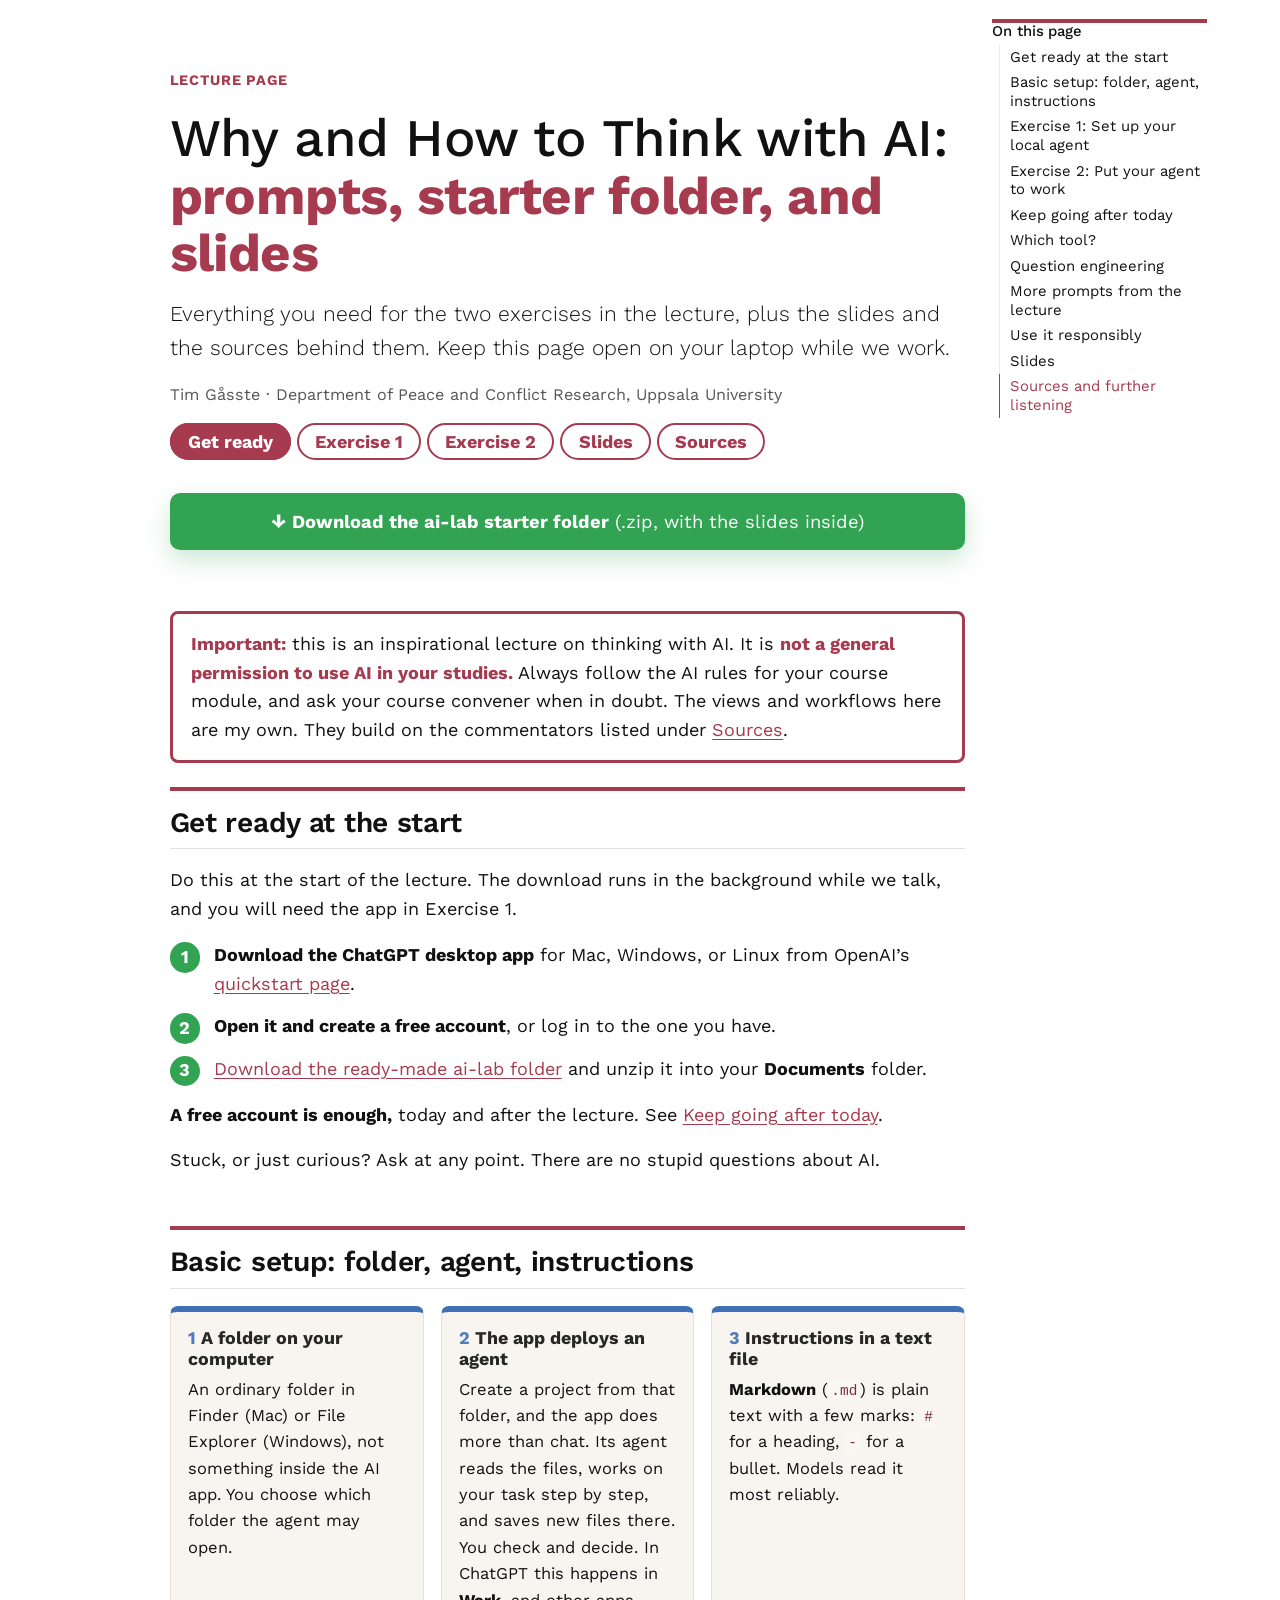
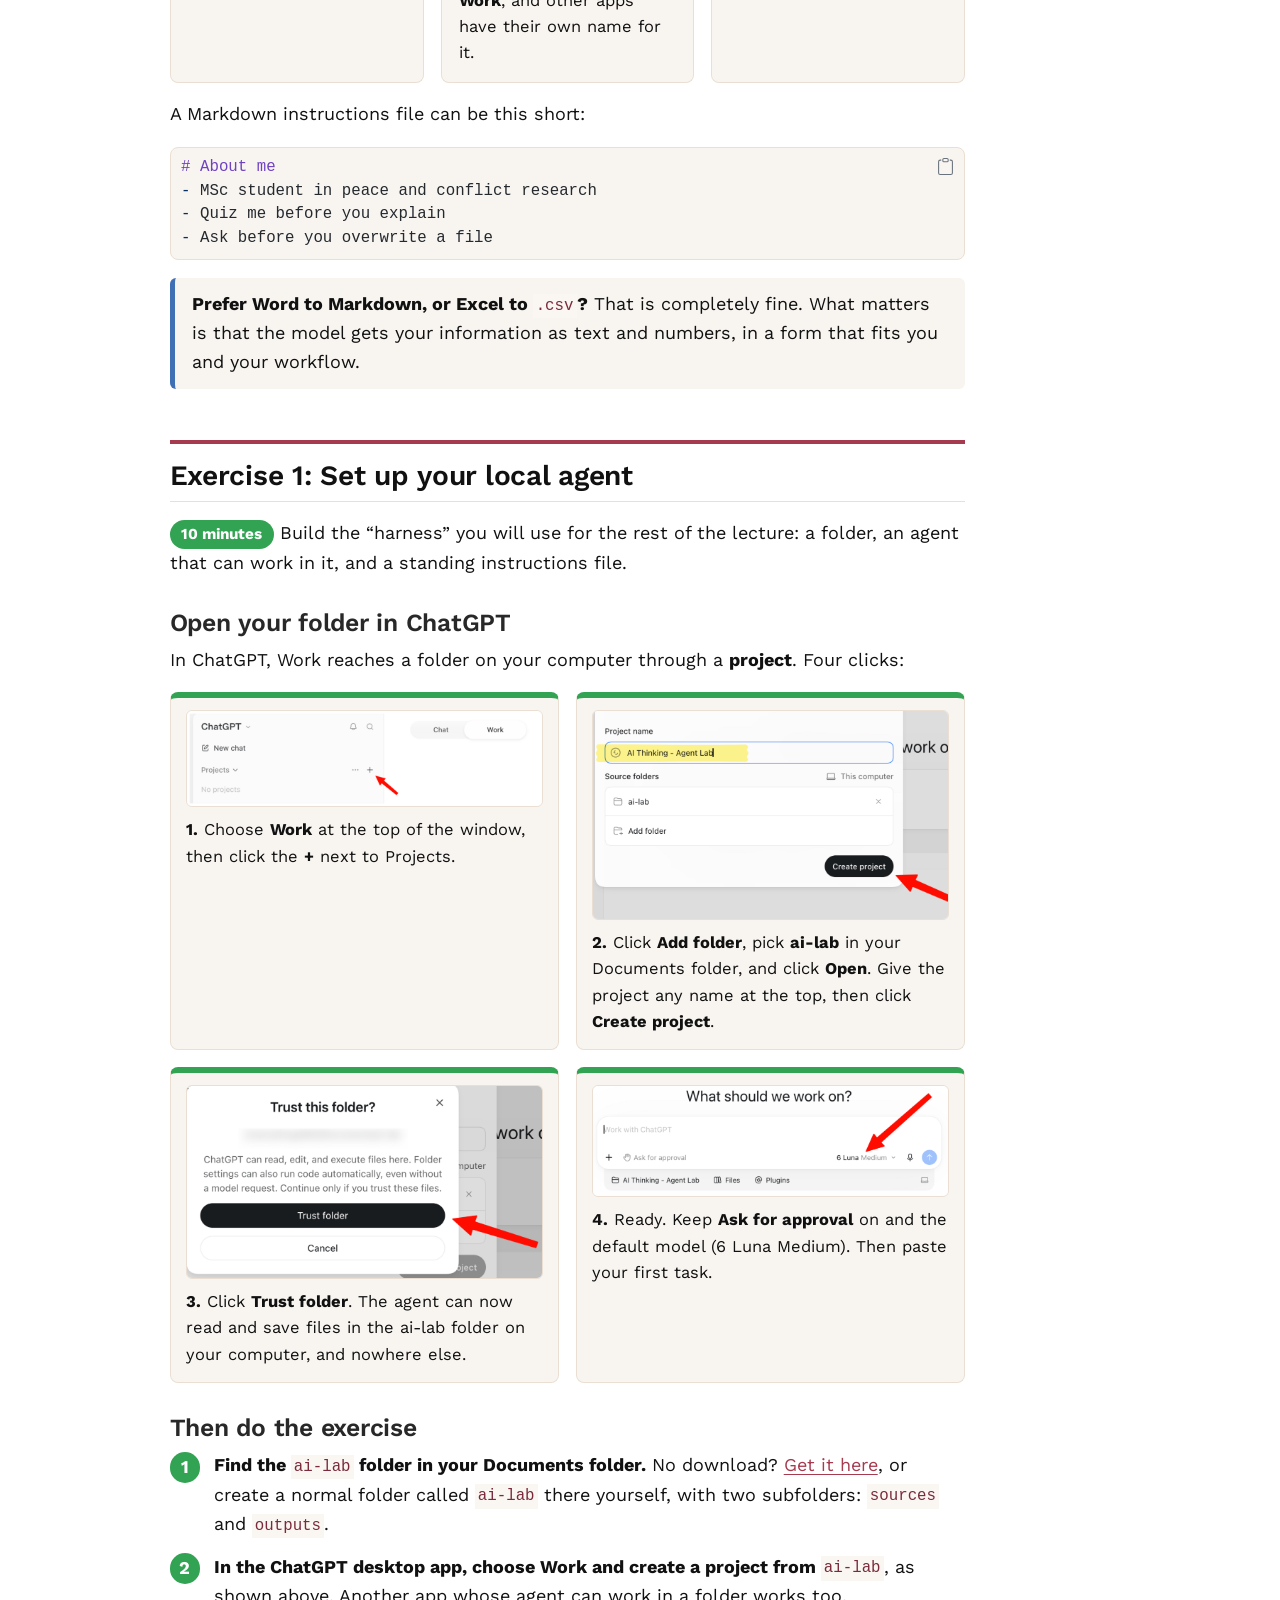
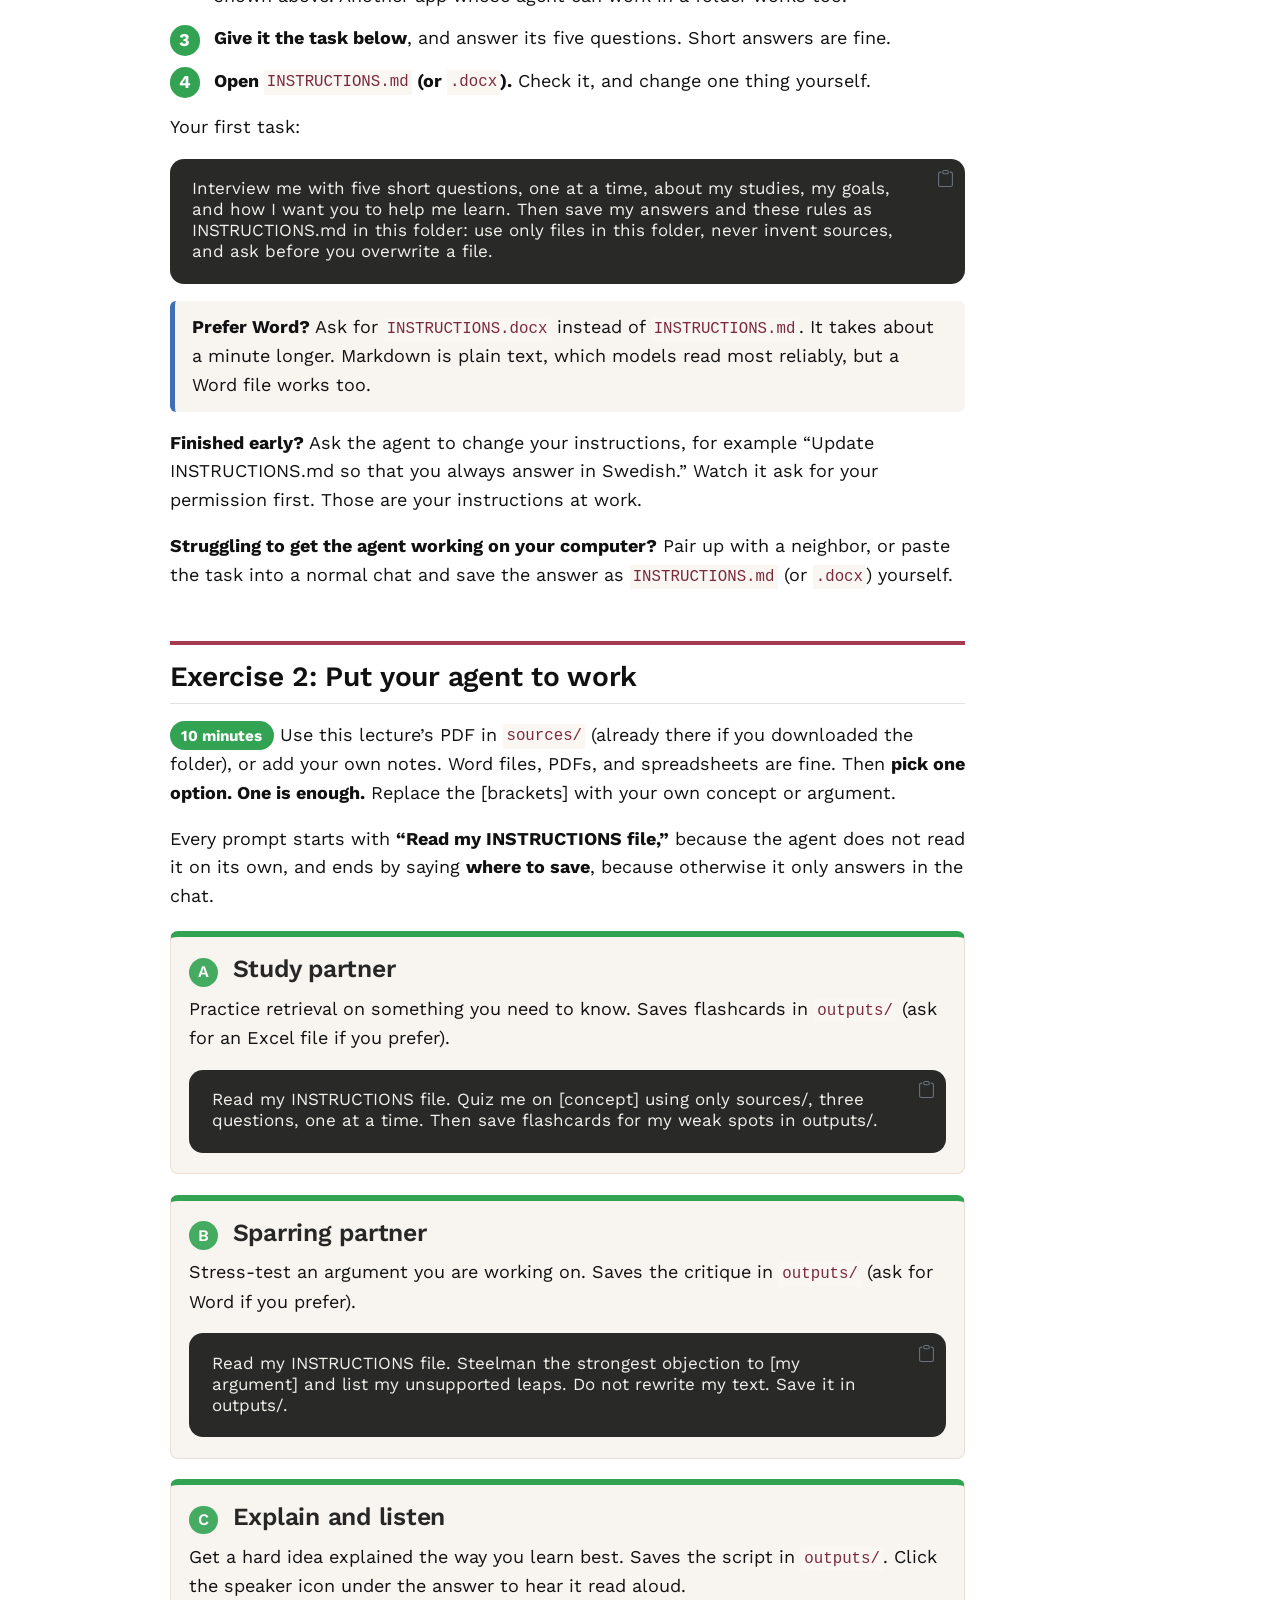
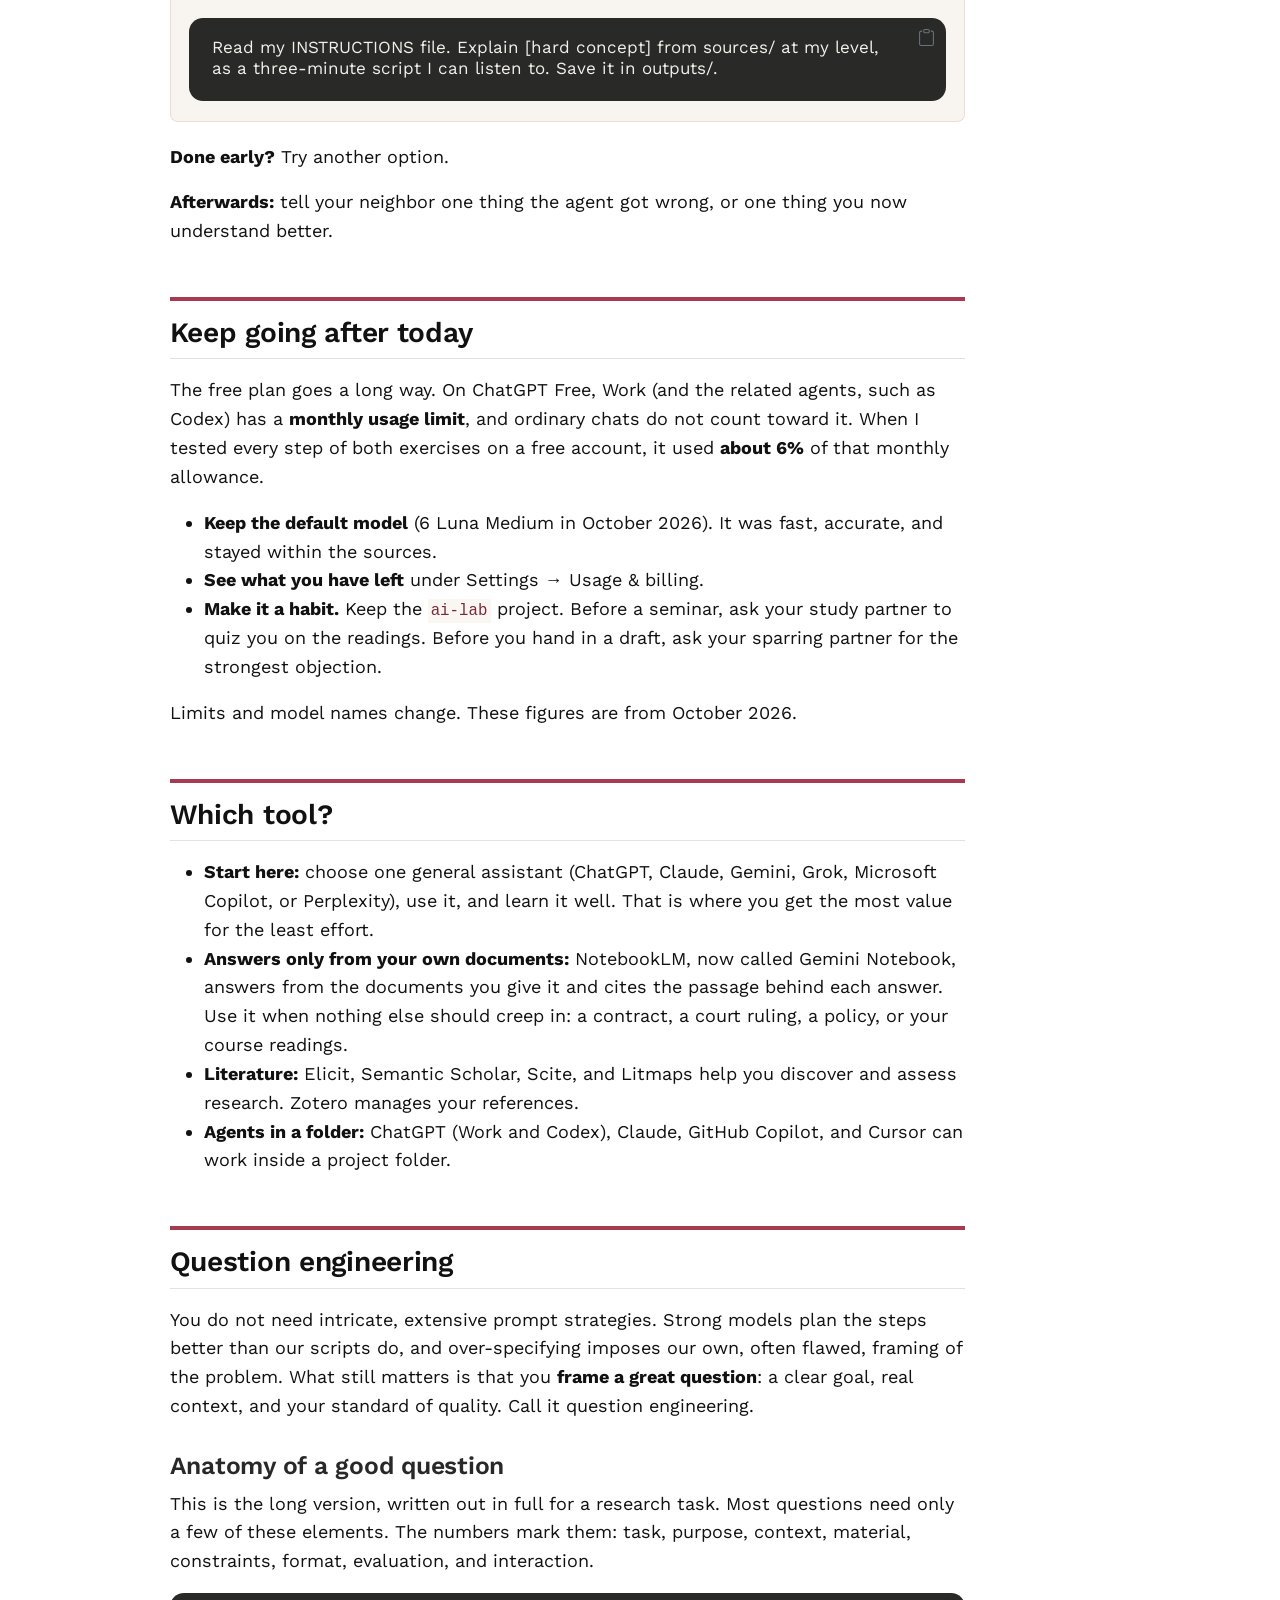
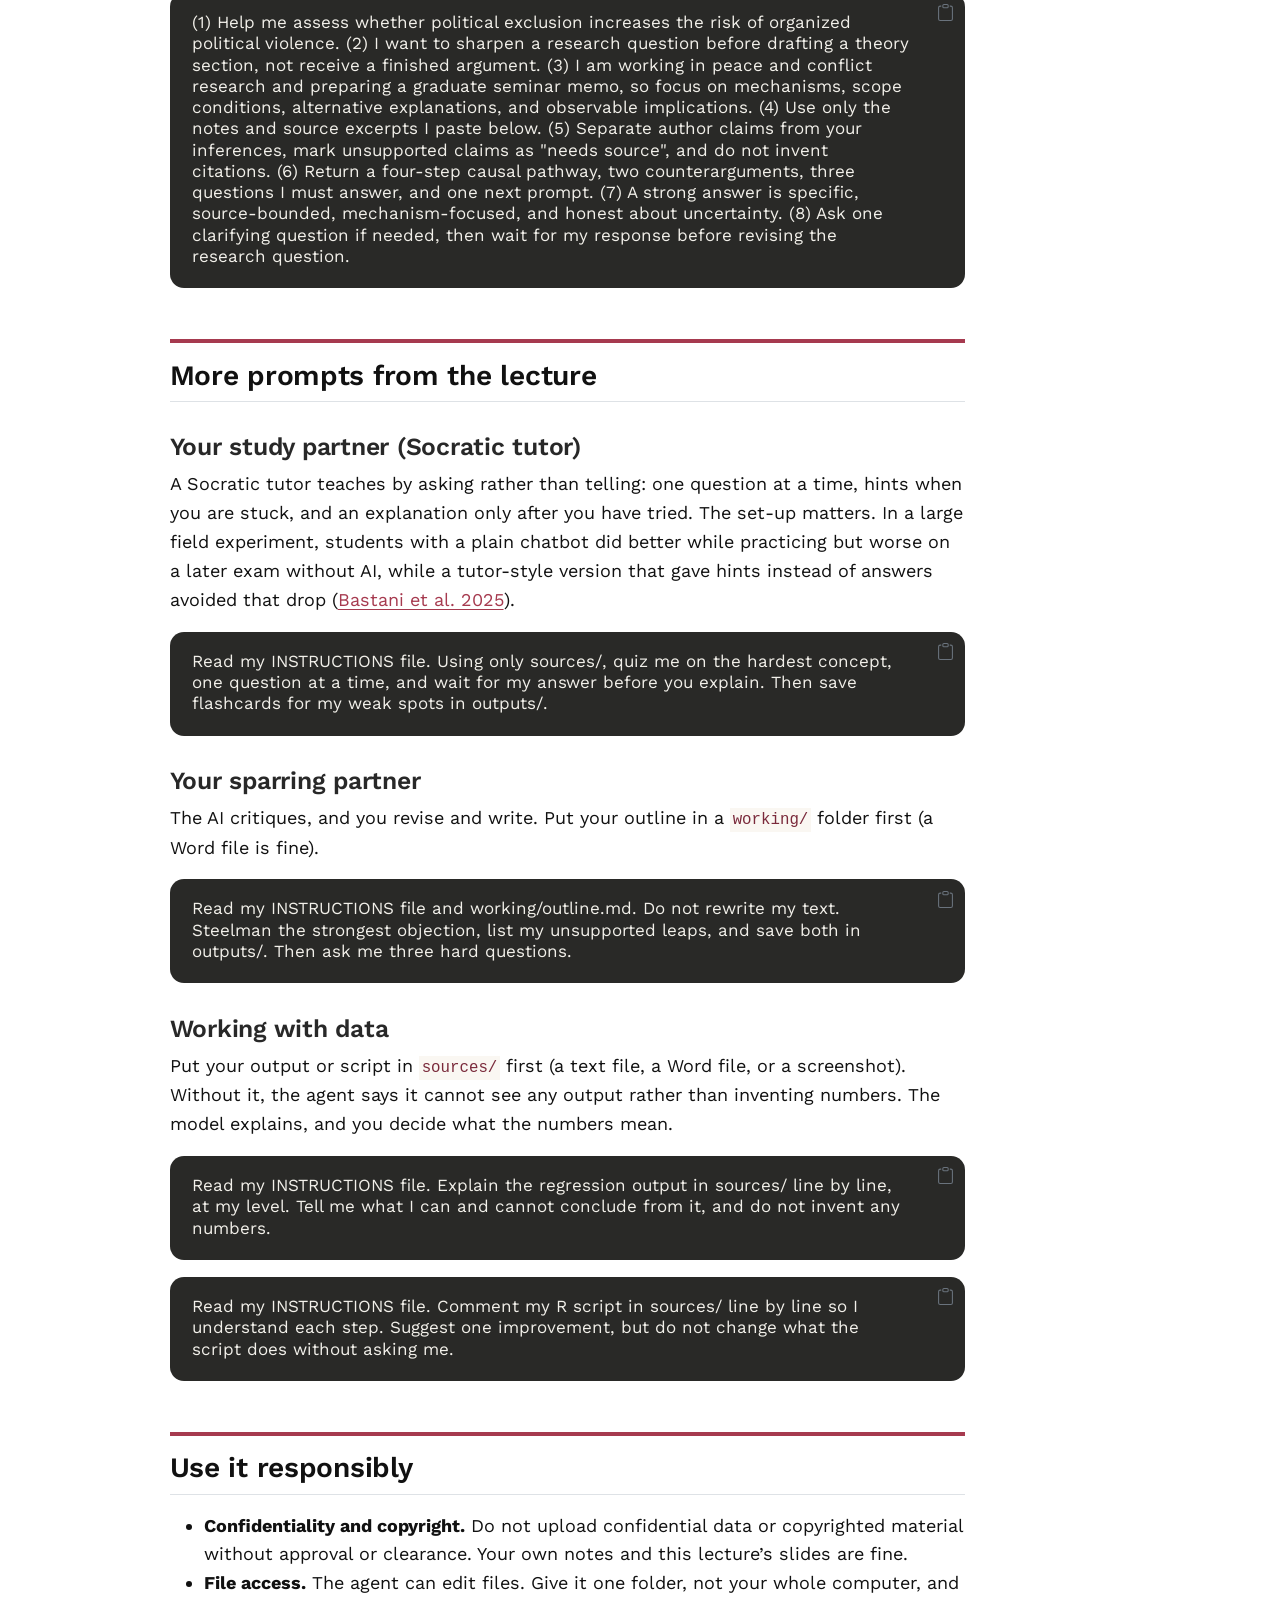
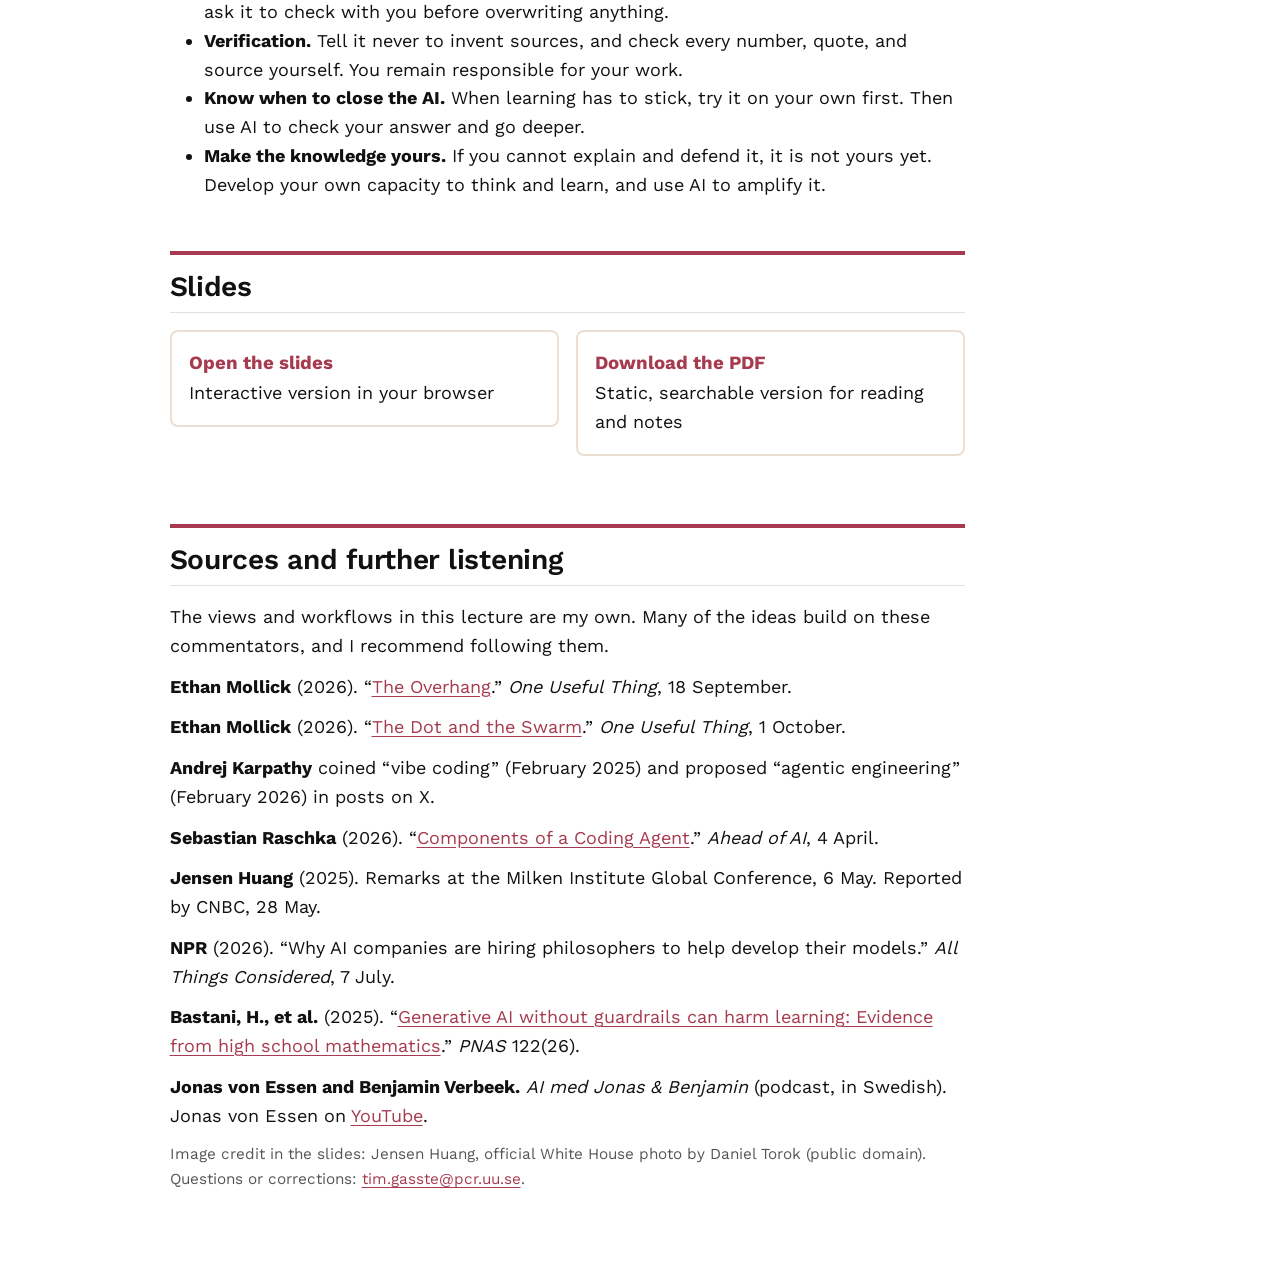
==== commit 9e9e4c11: "Final lecture page update: setup wording, phone layout, latest slides" ====
--- a/docs/index.html
+++ b/docs/index.html
@@ -75,7 +75,7 @@
 <link href="site_libs/quarto-html/quarto-syntax-highlighting-5c1318cf63eba56dbef7ba16bc7d56f5.css" rel="stylesheet" id="quarto-text-highlighting-styles">
 <script src="site_libs/bootstrap/bootstrap.min.js"></script>
 <link href="site_libs/bootstrap/bootstrap-icons.css" rel="stylesheet">
-<link href="site_libs/bootstrap/bootstrap-b2a0b2ccdf72ba7c5adaa5899e0a015c.min.css" rel="stylesheet" append-hash="true" id="quarto-bootstrap" data-mode="light">
+<link href="site_libs/bootstrap/bootstrap-8ae56fd499fa8521b5bdf873b6f2a341.min.css" rel="stylesheet" append-hash="true" id="quarto-bootstrap" data-mode="light">
 <script id="quarto-search-options" type="application/json">{
   "language": {
     "search-no-results-text": "No results",
@@ -213,19 +213,19 @@
 <div class="setup-grid">
 <div class="setup-card">
 <p><img src="assets/chatgpt-setup-1.png" class="img-fluid" alt="ChatGPT desktop app: the Work tab at the top and the plus button next to Projects."></p>
-<p><strong>1.</strong> Choose <strong>Work</strong> at the top of the window, then the <strong>+</strong> next to Projects.</p>
+<p><strong>1.</strong> Choose <strong>Work</strong> at the top of the window, then click the <strong>+</strong> next to Projects.</p>
 </div>
 <div class="setup-card">
 <p><img src="assets/chatgpt-setup-2.png" class="img-fluid" alt="Create project dialog with a project name and the ai-lab folder added."></p>
-<p><strong>2.</strong> Give the project a name, click <strong>Add</strong>, pick <strong>Documents → ai-lab</strong>, and click <strong>Create project</strong>.</p>
+<p><strong>2.</strong> Click <strong>Add folder</strong>, pick <strong>ai-lab</strong> in your Documents folder, and click <strong>Open</strong>. Give the project any name at the top, then click <strong>Create project</strong>.</p>
 </div>
 <div class="setup-card">
 <p><img src="assets/chatgpt-setup-3.png" class="img-fluid" alt="Trust this folder dialog with the Trust folder button."></p>
-<p><strong>3.</strong> Click <strong>Trust folder</strong>. The agent can now read and save files in <code>ai-lab</code>, and nowhere else.</p>
+<p><strong>3.</strong> Click <strong>Trust folder</strong>. The agent can now read and save files in the ai-lab folder on your computer, and nowhere else.</p>
 </div>
 <div class="setup-card">
 <p><img src="assets/chatgpt-setup-4.png" class="img-fluid" alt="The Work message box inside the project, with Ask for approval and the default model."></p>
-<p><strong>4.</strong> Ready. Keep <strong>Ask for approval</strong> on and the default model (6 Luna Medium). Paste your first task.</p>
+<p><strong>4.</strong> Ready. Keep <strong>Ask for approval</strong> on and the default model (6 Luna Medium). Then paste your first task.</p>
 </div>
 </div>
 </section>
@@ -267,6 +267,7 @@
 <p>Get a hard idea explained the way you learn best. Saves the script in <code>outputs/</code>. Click the speaker icon under the answer to hear it read aloud.</p>
 <div class="code-copy-outer-scaffold"><div class="sourceCode" id="cb5"><pre class="sourceCode markdown prompt code-with-copy"><code class="sourceCode markdown"><span id="cb5-1"><a href="#cb5-1" aria-hidden="true" tabindex="-1"></a>Read my INSTRUCTIONS file. Explain <span class="co">[</span><span class="ot">hard concept</span><span class="co">]</span> from sources/ at my level, as a three-minute script I can listen to. Save it in outputs/.</span></code></pre></div><button title="Copy to Clipboard" class="code-copy-button"><i class="bi"></i></button></div>
 </section>
+<p><strong>Done early?</strong> Try another option.</p>
 <p><strong>Afterwards:</strong> tell your neighbor one thing the agent got wrong, or one thing you now understand better.</p>
 </section>
 <section id="keep-going" class="level2">
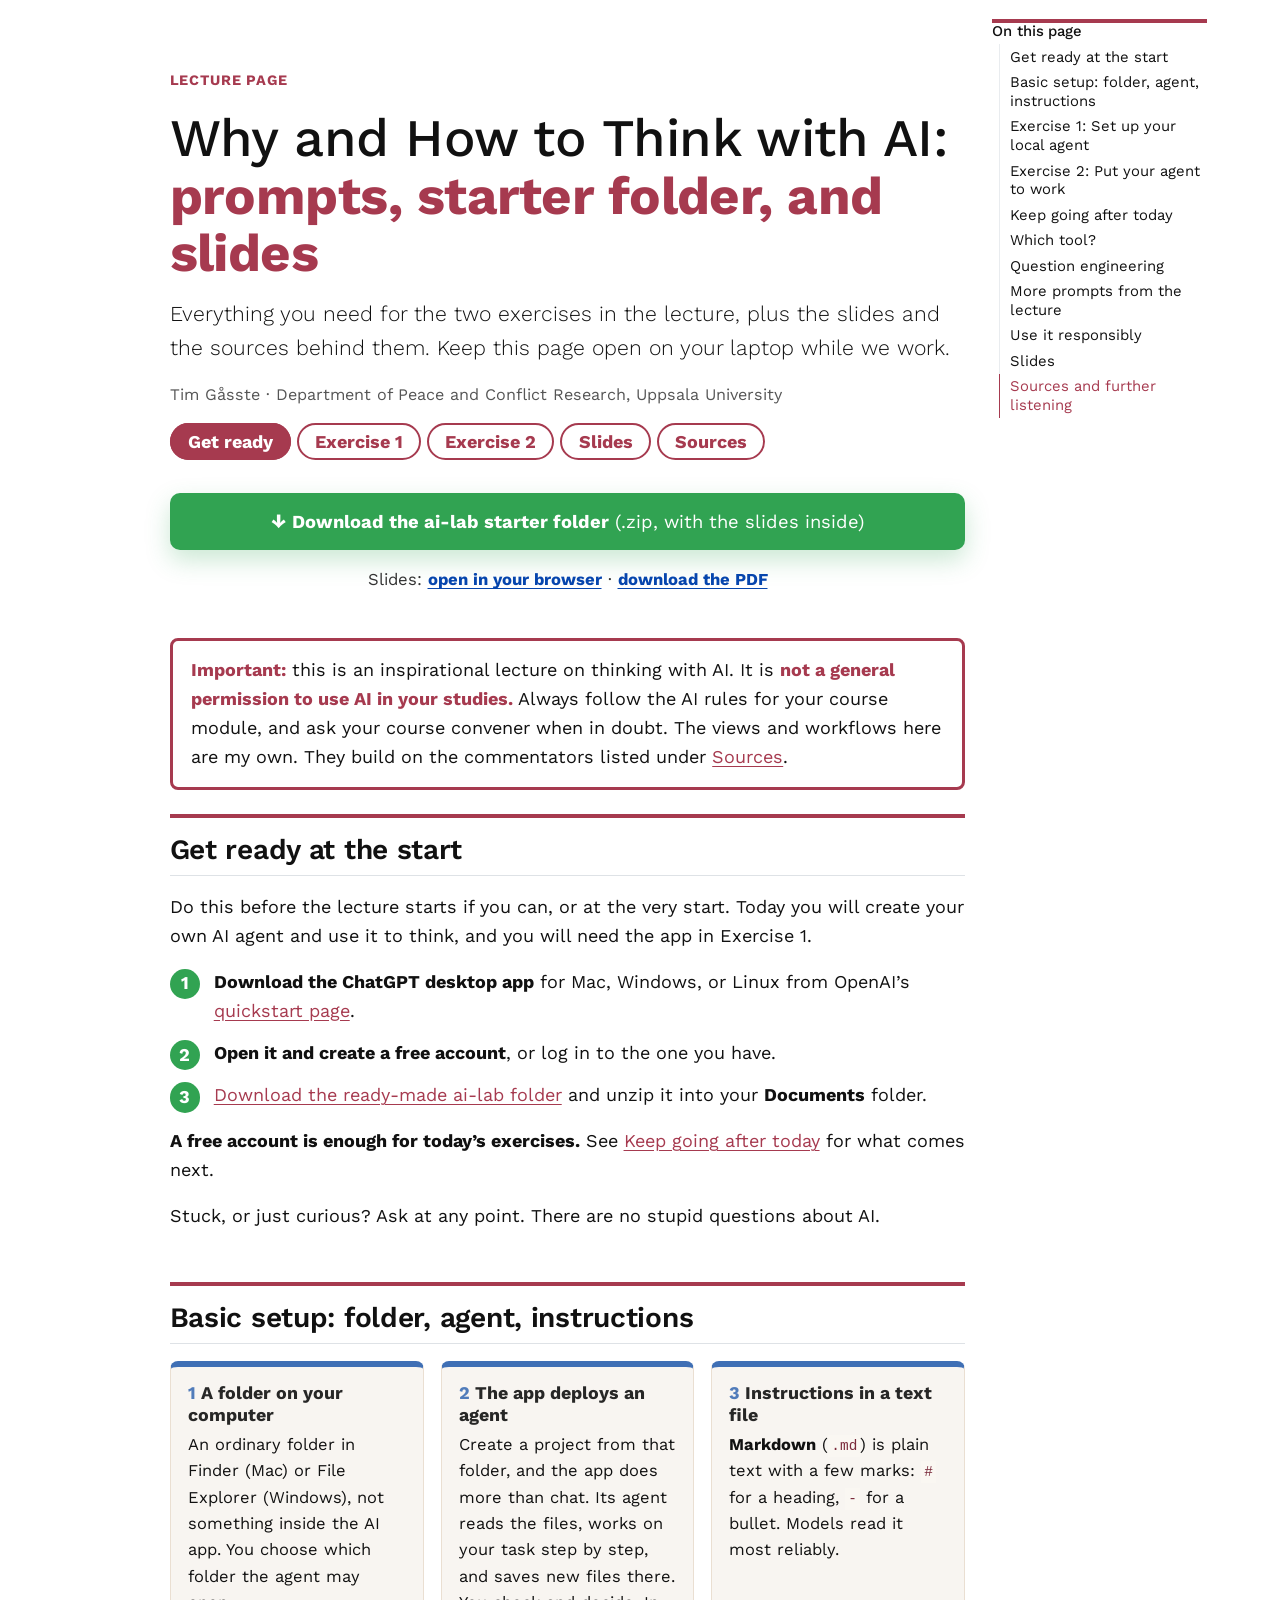
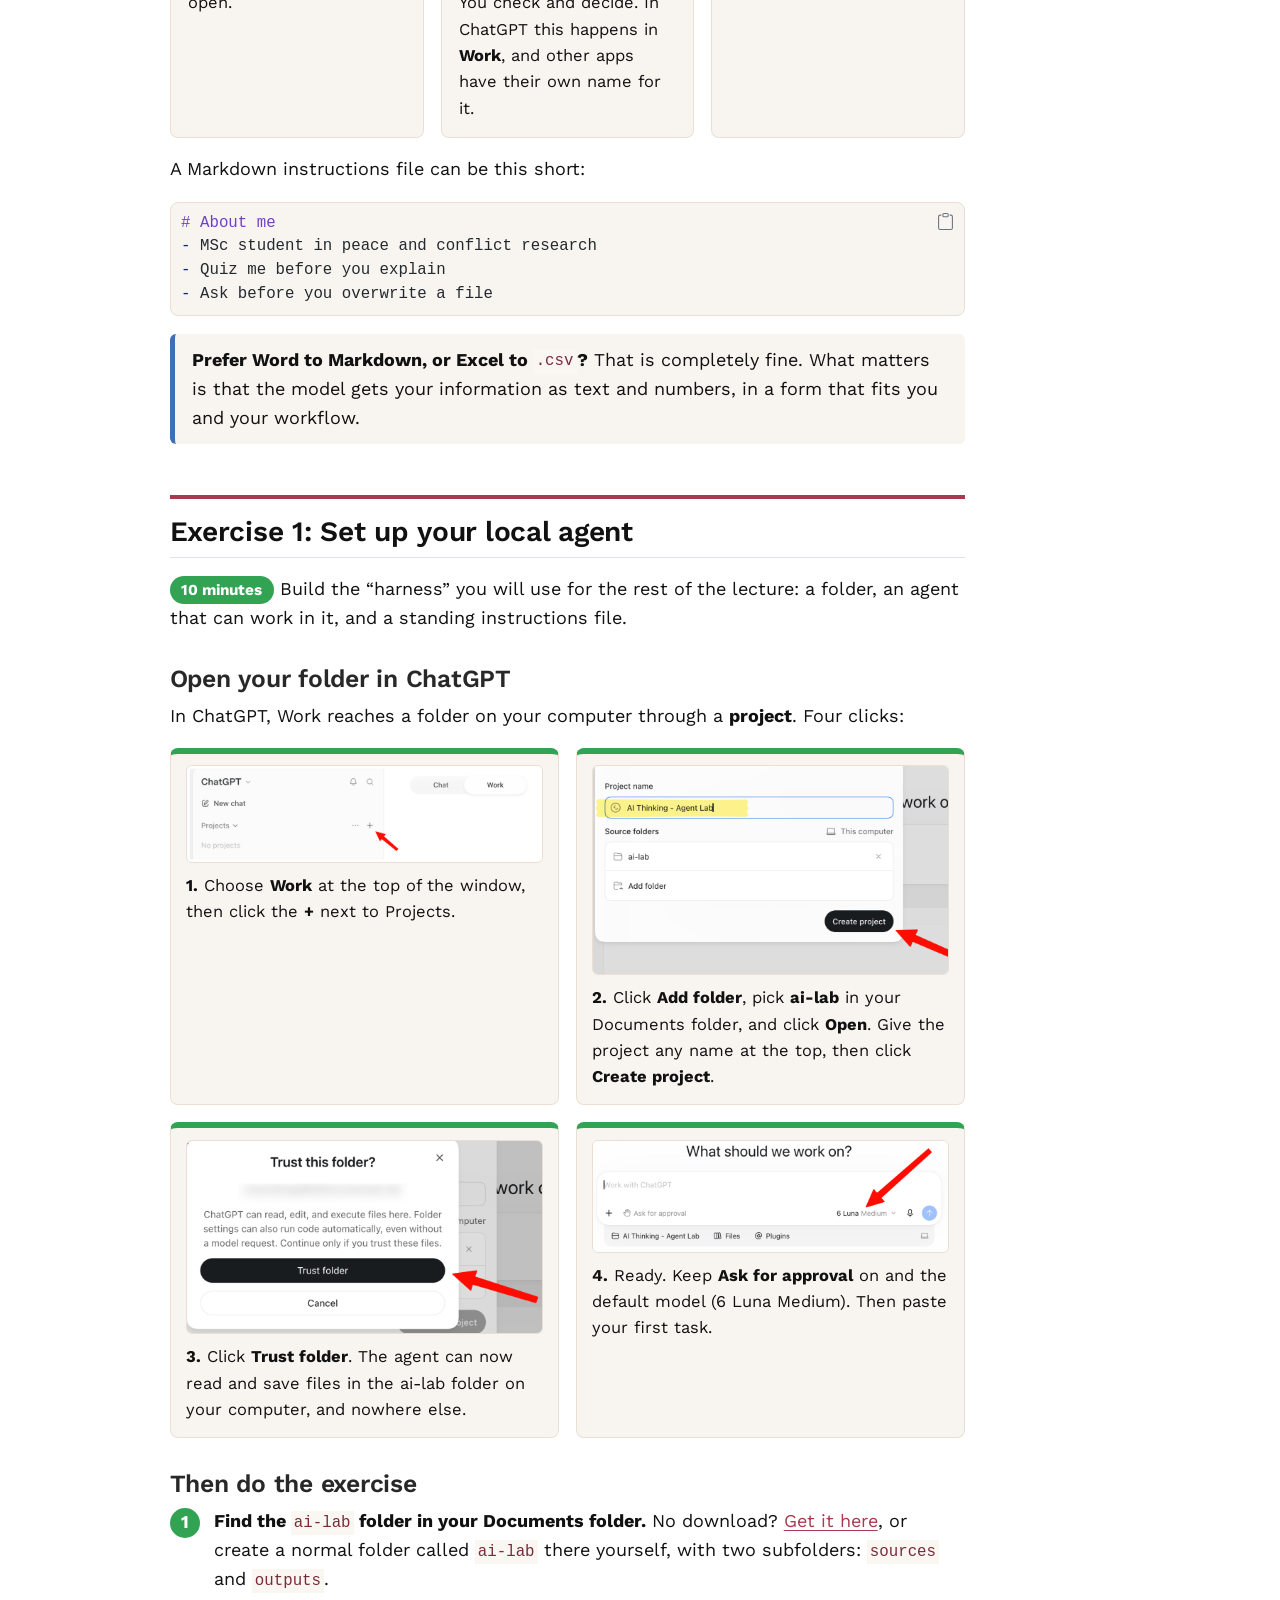
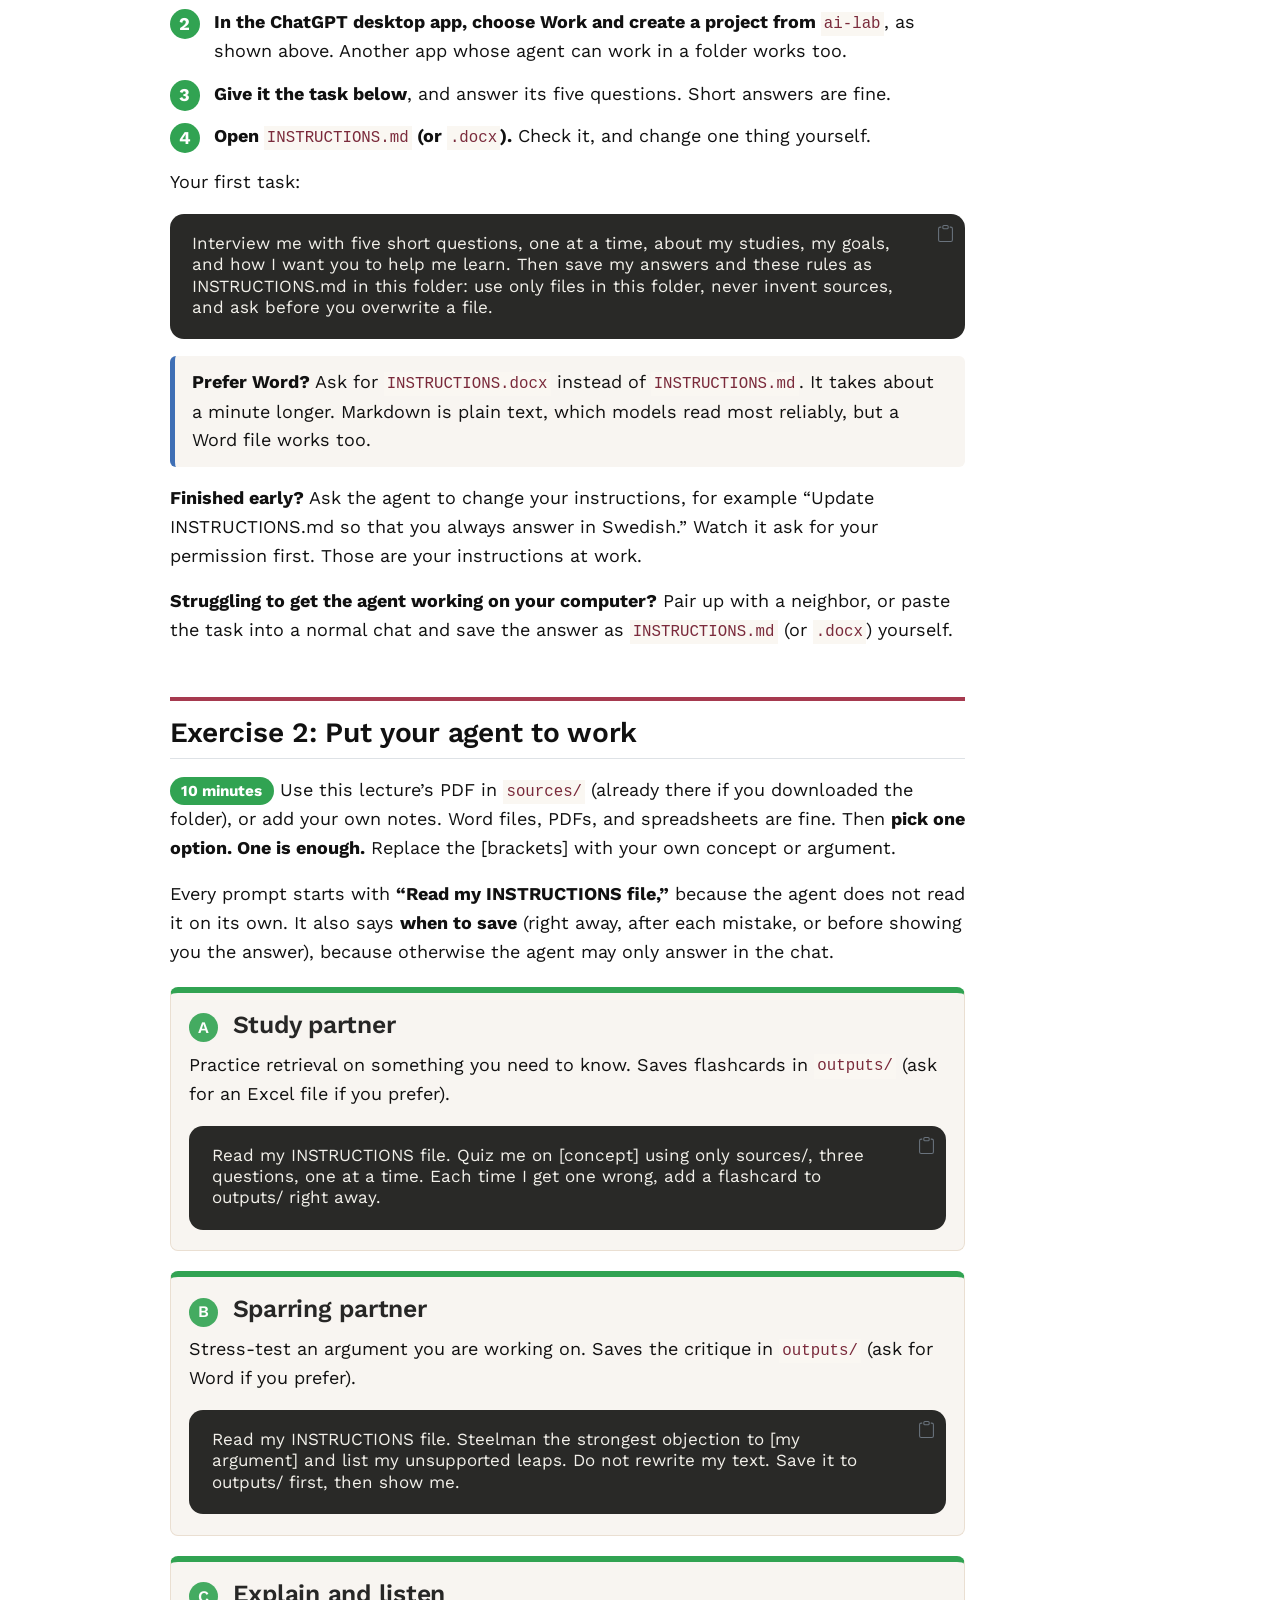
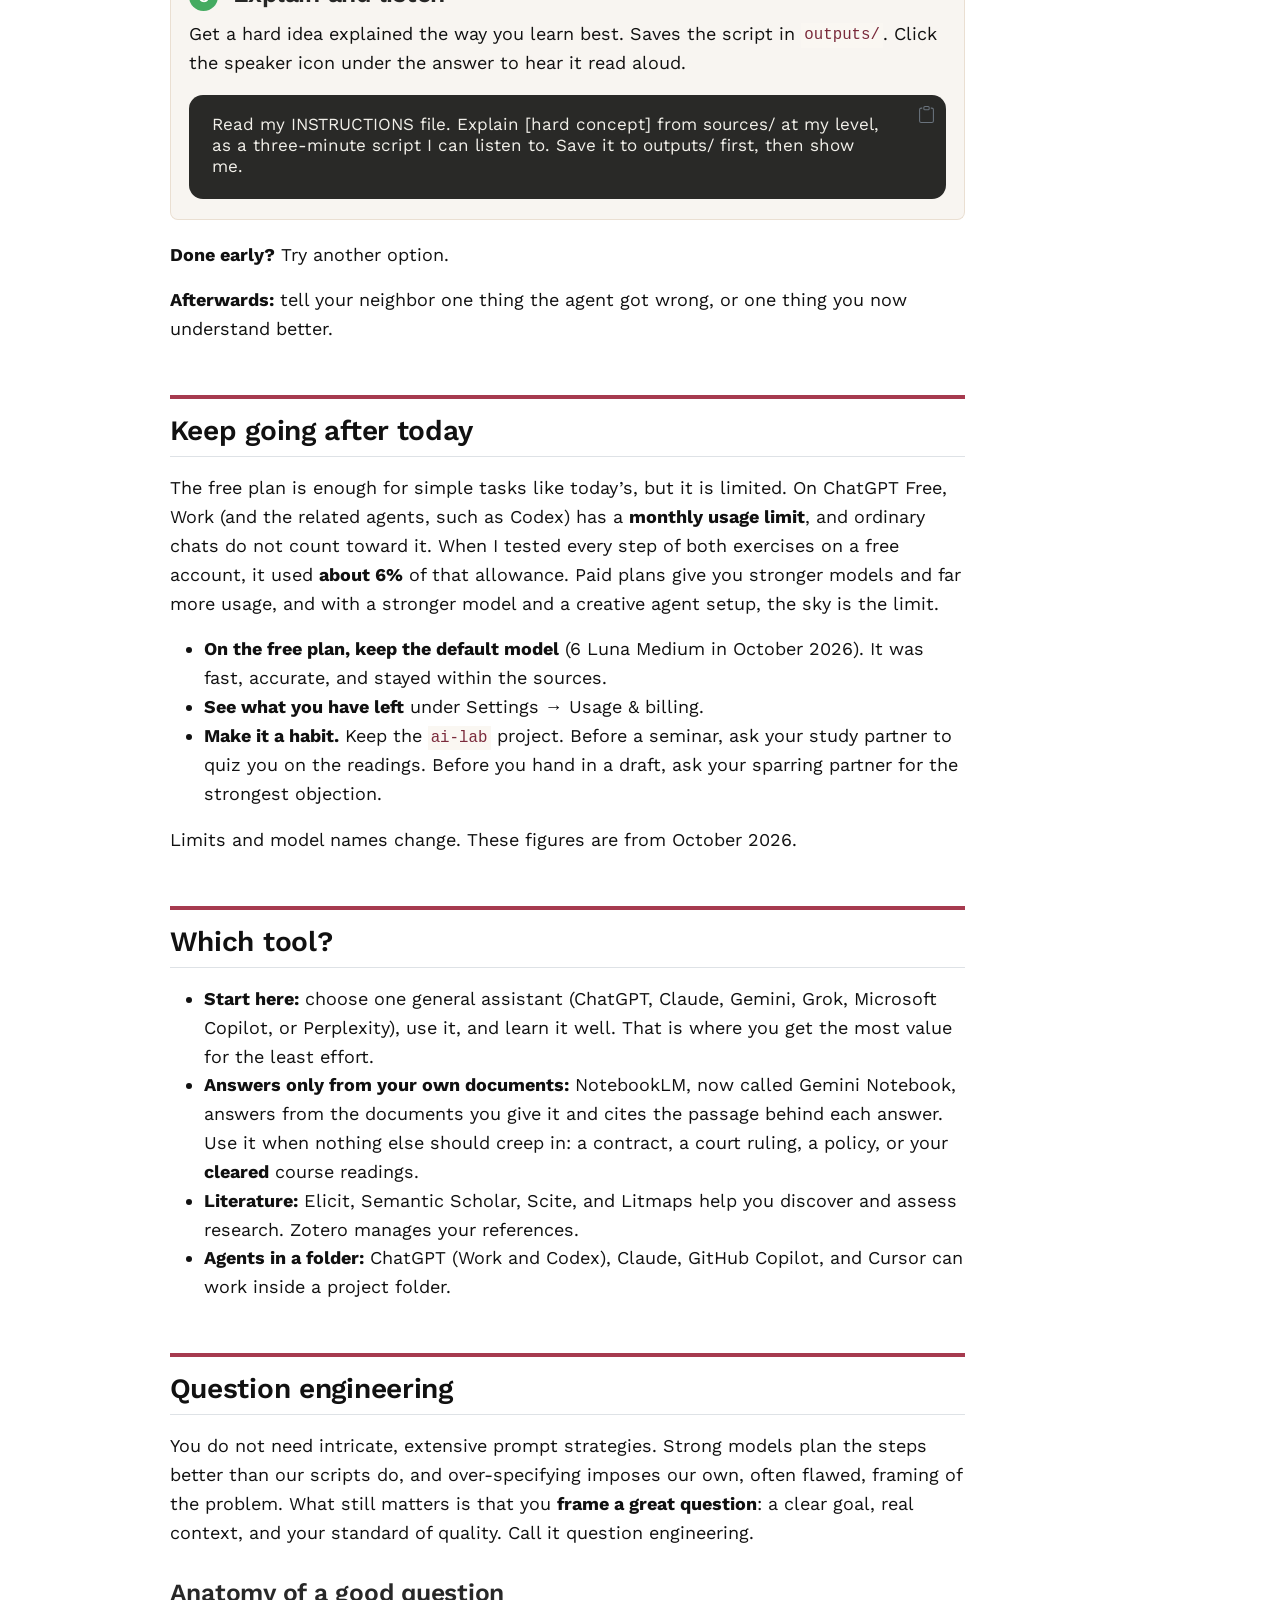
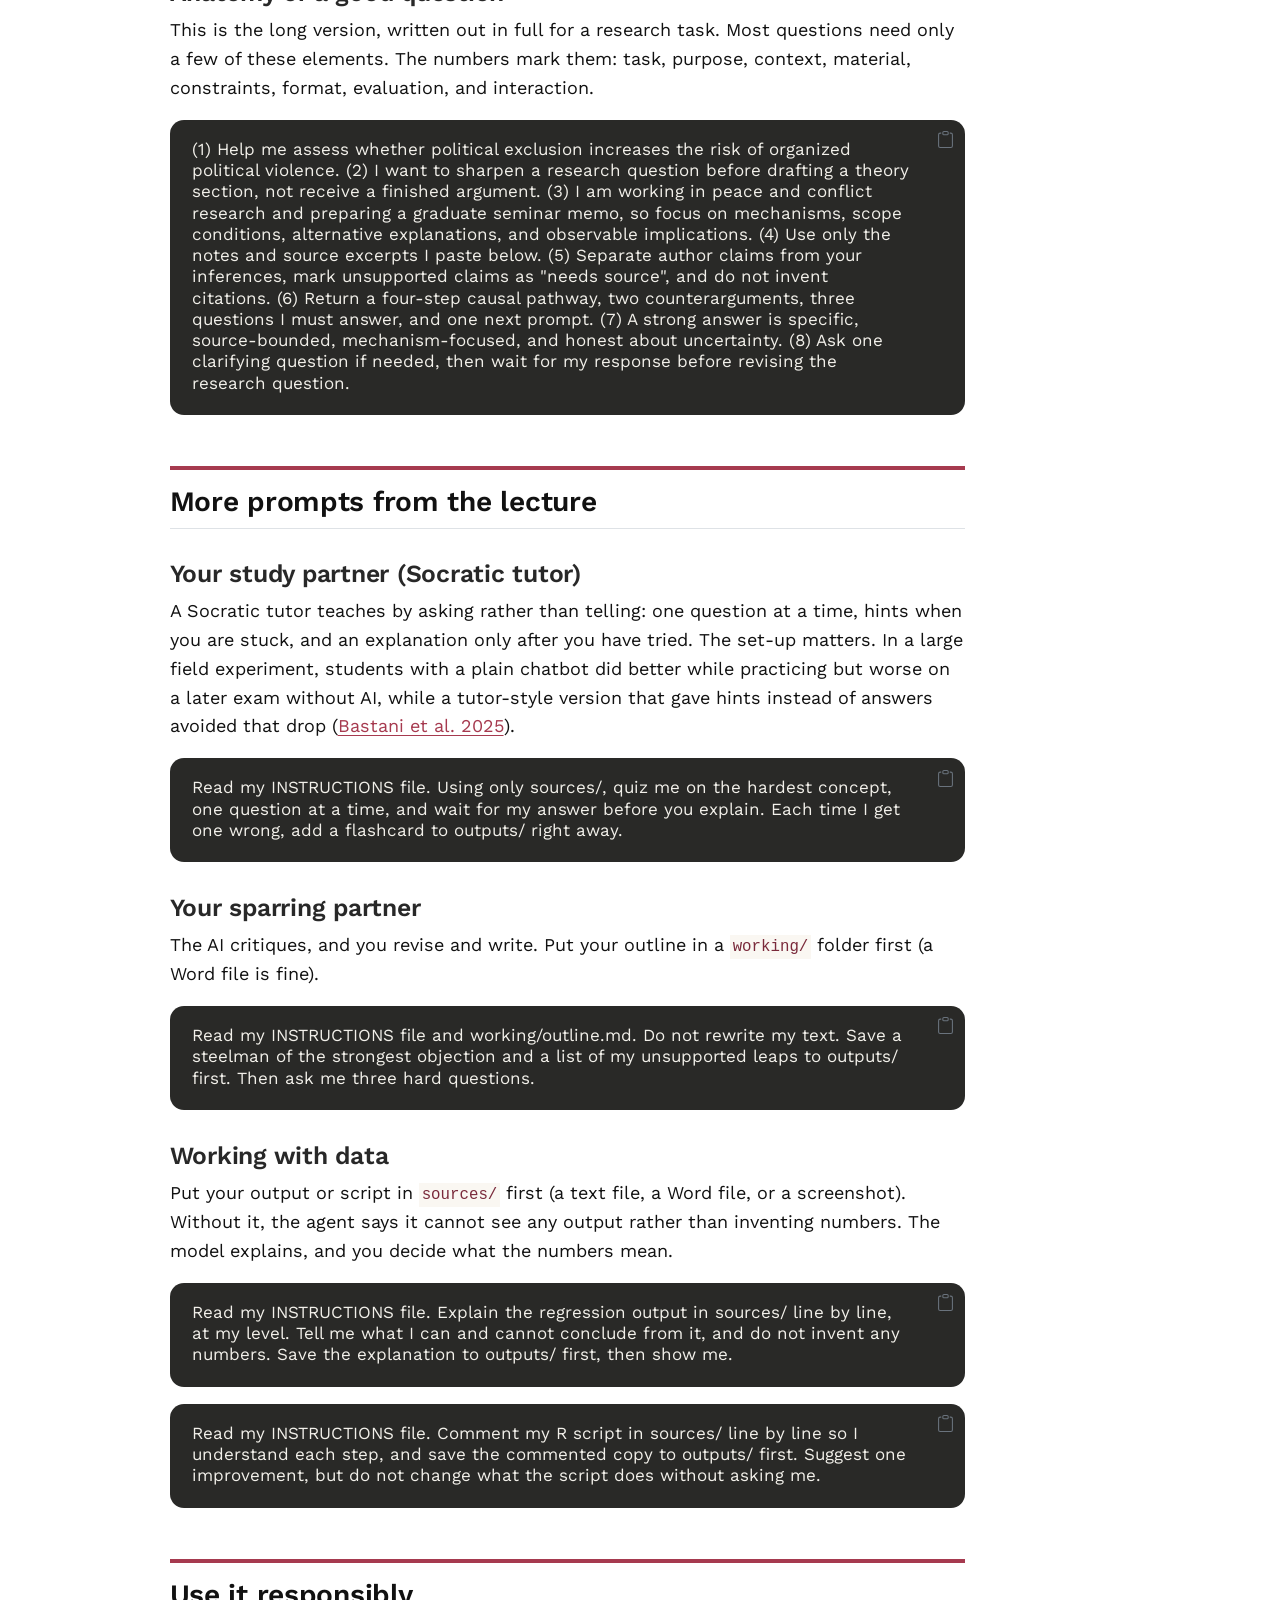
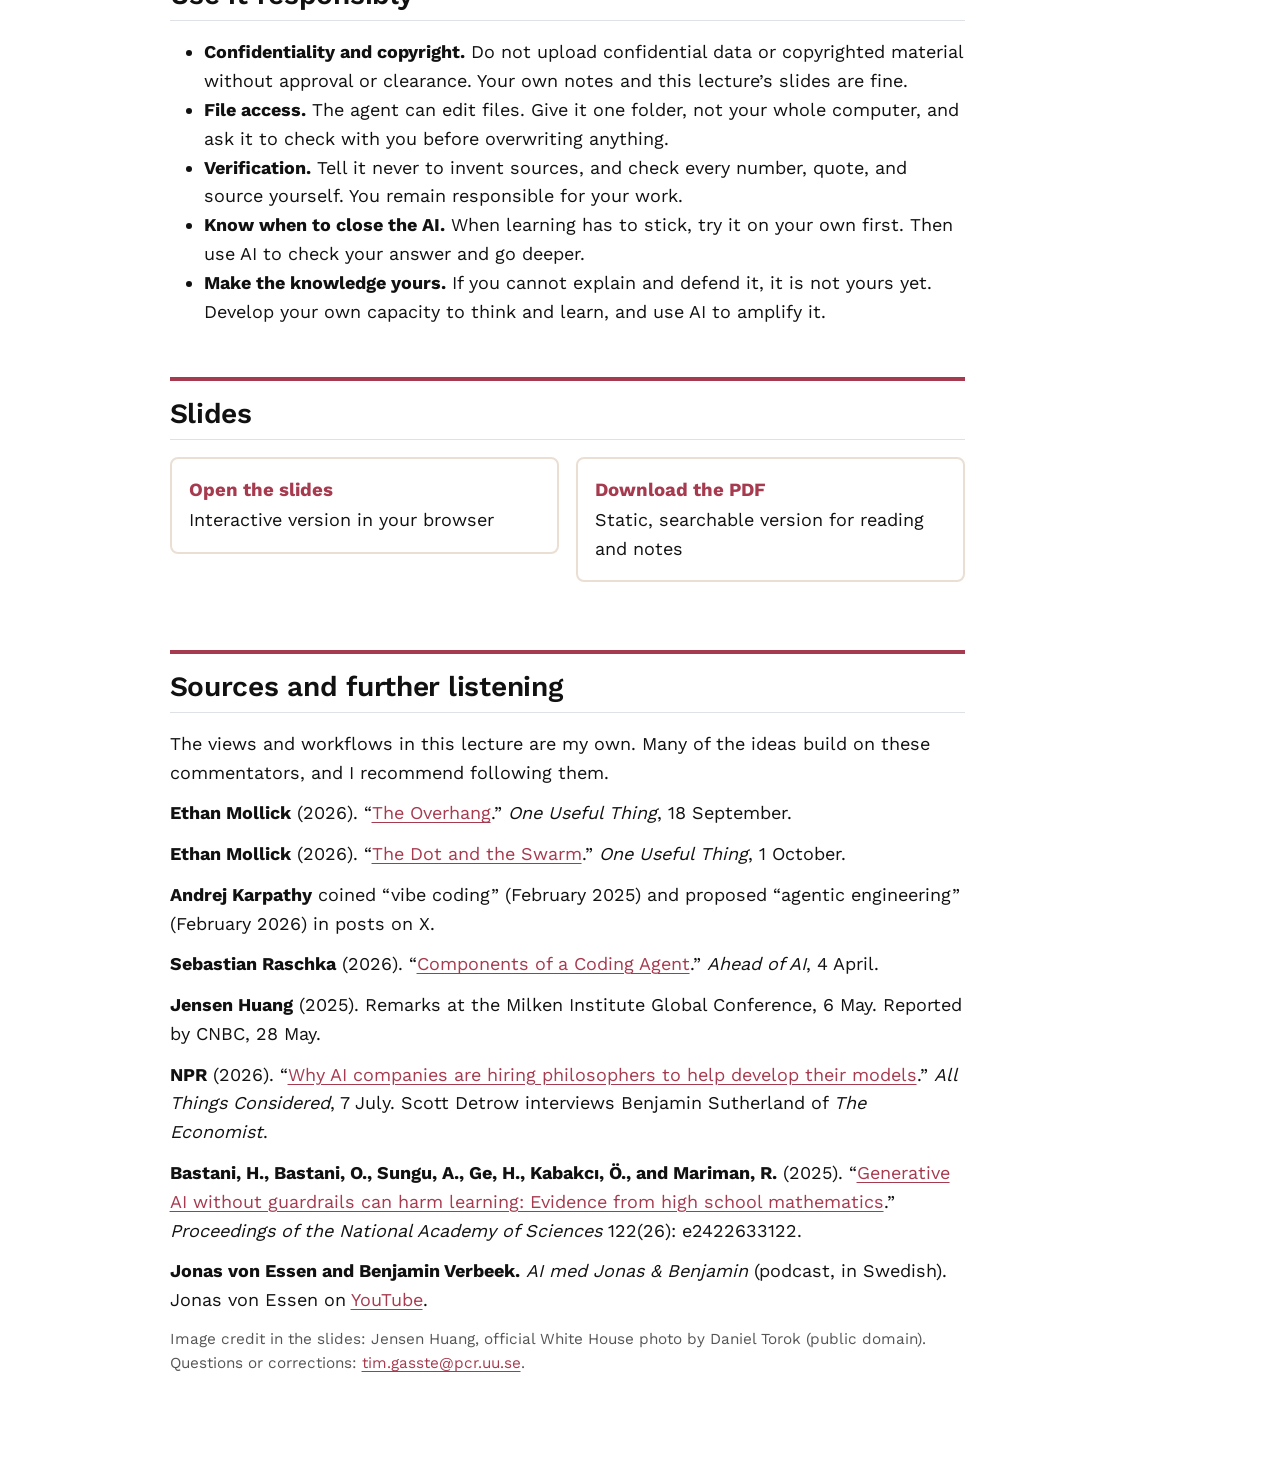
==== commit 2a4f756a: "Lecture page: slides at the top, save-as-you-go prompts, honest free-plan note, fuller sources" ====
--- a/docs/index.html
+++ b/docs/index.html
@@ -75,7 +75,7 @@
 <link href="site_libs/quarto-html/quarto-syntax-highlighting-5c1318cf63eba56dbef7ba16bc7d56f5.css" rel="stylesheet" id="quarto-text-highlighting-styles">
 <script src="site_libs/bootstrap/bootstrap.min.js"></script>
 <link href="site_libs/bootstrap/bootstrap-icons.css" rel="stylesheet">
-<link href="site_libs/bootstrap/bootstrap-8ae56fd499fa8521b5bdf873b6f2a341.min.css" rel="stylesheet" append-hash="true" id="quarto-bootstrap" data-mode="light">
+<link href="site_libs/bootstrap/bootstrap-8c200143f8d893939e79ef6d4c11a77a.min.css" rel="stylesheet" append-hash="true" id="quarto-bootstrap" data-mode="light">
 <script id="quarto-search-options" type="application/json">{
   "language": {
     "search-no-results-text": "No results",
@@ -161,6 +161,9 @@
 <p><a href="#get-ready" class="primary">Get ready</a> <a href="#exercise-1">Exercise 1</a> <a href="#exercise-2">Exercise 2</a> <a href="#slides">Slides</a> <a href="#sources">Sources</a></p>
 </div>
 <p><a href="downloads/ai-lab.zip" class="download-bar"><strong>Download the ai-lab starter folder</strong> (.zip, with the slides inside)</a></p>
+<div class="hero-slides">
+<p>Slides: <a href="slides/index.html">open in your browser</a> · <a href="downloads/why-and-how-to-think-with-ai.pdf">download the PDF</a></p>
+</div>
 </section>
 </div>
 <div class="notice">
@@ -168,7 +171,7 @@
 </div>
 <section id="get-ready" class="level2">
 <h2 class="anchored" data-anchor-id="get-ready">Get ready at the start</h2>
-<p>Do this at the start of the lecture. The download runs in the background while we talk, and you will need the app in Exercise 1.</p>
+<p>Do this before the lecture starts if you can, or at the very start. Today you will create your own AI agent and use it to think, and you will need the app in Exercise 1.</p>
 <div class="steps">
 <ol type="1">
 <li><strong>Download the ChatGPT desktop app</strong> for Mac, Windows, or Linux from OpenAI’s <a href="https://learn.chatgpt.com/docs/quickstart">quickstart page</a>.</li>
@@ -176,7 +179,7 @@
 <li><strong><a href="downloads/ai-lab.zip">Download the ready-made ai-lab folder</a></strong> and unzip it into your <strong>Documents</strong> folder.</li>
 </ol>
 </div>
-<p><strong>A free account is enough,</strong> today and after the lecture. See <a href="#keep-going">Keep going after today</a>.</p>
+<p><strong>A free account is enough for today’s exercises.</strong> See <a href="#keep-going">Keep going after today</a> for what comes next.</p>
 <p>Stuck, or just curious? Ask at any point. There are no stupid questions about AI.</p>
 </section>
 <section id="basics" class="level2">
@@ -251,30 +254,30 @@
 <section id="exercise-2" class="level2">
 <h2 class="anchored" data-anchor-id="exercise-2">Exercise 2: Put your agent to work</h2>
 <p><span class="timer">10 minutes</span> Use this lecture’s PDF in <code>sources/</code> (already there if you downloaded the folder), or add your own notes. Word files, PDFs, and spreadsheets are fine. Then <strong>pick one option. One is enough.</strong> Replace the [brackets] with your own concept or argument.</p>
-<p>Every prompt starts with <strong>“Read my INSTRUCTIONS file,”</strong> because the agent does not read it on its own, and ends by saying <strong>where to save</strong>, because otherwise it only answers in the chat.</p>
+<p>Every prompt starts with <strong>“Read my INSTRUCTIONS file,”</strong> because the agent does not read it on its own. It also says <strong>when to save</strong> (right away, after each mistake, or before showing you the answer), because otherwise the agent may only answer in the chat.</p>
 <section id="a-study-partner" class="level3 option">
 <h3 class="anchored" data-anchor-id="a-study-partner"><span class="letter">A</span> Study partner</h3>
 <p>Practice retrieval on something you need to know. Saves flashcards in <code>outputs/</code> (ask for an Excel file if you prefer).</p>
-<div class="code-copy-outer-scaffold"><div class="sourceCode" id="cb3"><pre class="sourceCode markdown prompt code-with-copy"><code class="sourceCode markdown"><span id="cb3-1"><a href="#cb3-1" aria-hidden="true" tabindex="-1"></a>Read my INSTRUCTIONS file. Quiz me on <span class="co">[</span><span class="ot">concept</span><span class="co">]</span> using only sources/, three questions, one at a time. Then save flashcards for my weak spots in outputs/.</span></code></pre></div><button title="Copy to Clipboard" class="code-copy-button"><i class="bi"></i></button></div>
+<div class="code-copy-outer-scaffold"><div class="sourceCode" id="cb3"><pre class="sourceCode markdown prompt code-with-copy"><code class="sourceCode markdown"><span id="cb3-1"><a href="#cb3-1" aria-hidden="true" tabindex="-1"></a>Read my INSTRUCTIONS file. Quiz me on <span class="co">[</span><span class="ot">concept</span><span class="co">]</span> using only sources/, three questions, one at a time. Each time I get one wrong, add a flashcard to outputs/ right away.</span></code></pre></div><button title="Copy to Clipboard" class="code-copy-button"><i class="bi"></i></button></div>
 </section>
 <section id="b-sparring-partner" class="level3 option">
 <h3 class="anchored" data-anchor-id="b-sparring-partner"><span class="letter">B</span> Sparring partner</h3>
 <p>Stress-test an argument you are working on. Saves the critique in <code>outputs/</code> (ask for Word if you prefer).</p>
-<div class="code-copy-outer-scaffold"><div class="sourceCode" id="cb4"><pre class="sourceCode markdown prompt code-with-copy"><code class="sourceCode markdown"><span id="cb4-1"><a href="#cb4-1" aria-hidden="true" tabindex="-1"></a>Read my INSTRUCTIONS file. Steelman the strongest objection to <span class="co">[</span><span class="ot">my argument</span><span class="co">]</span> and list my unsupported leaps. Do not rewrite my text. Save it in outputs/.</span></code></pre></div><button title="Copy to Clipboard" class="code-copy-button"><i class="bi"></i></button></div>
+<div class="code-copy-outer-scaffold"><div class="sourceCode" id="cb4"><pre class="sourceCode markdown prompt code-with-copy"><code class="sourceCode markdown"><span id="cb4-1"><a href="#cb4-1" aria-hidden="true" tabindex="-1"></a>Read my INSTRUCTIONS file. Steelman the strongest objection to <span class="co">[</span><span class="ot">my argument</span><span class="co">]</span> and list my unsupported leaps. Do not rewrite my text. Save it to outputs/ first, then show me.</span></code></pre></div><button title="Copy to Clipboard" class="code-copy-button"><i class="bi"></i></button></div>
 </section>
 <section id="c-explain-and-listen" class="level3 option">
 <h3 class="anchored" data-anchor-id="c-explain-and-listen"><span class="letter">C</span> Explain and listen</h3>
 <p>Get a hard idea explained the way you learn best. Saves the script in <code>outputs/</code>. Click the speaker icon under the answer to hear it read aloud.</p>
-<div class="code-copy-outer-scaffold"><div class="sourceCode" id="cb5"><pre class="sourceCode markdown prompt code-with-copy"><code class="sourceCode markdown"><span id="cb5-1"><a href="#cb5-1" aria-hidden="true" tabindex="-1"></a>Read my INSTRUCTIONS file. Explain <span class="co">[</span><span class="ot">hard concept</span><span class="co">]</span> from sources/ at my level, as a three-minute script I can listen to. Save it in outputs/.</span></code></pre></div><button title="Copy to Clipboard" class="code-copy-button"><i class="bi"></i></button></div>
+<div class="code-copy-outer-scaffold"><div class="sourceCode" id="cb5"><pre class="sourceCode markdown prompt code-with-copy"><code class="sourceCode markdown"><span id="cb5-1"><a href="#cb5-1" aria-hidden="true" tabindex="-1"></a>Read my INSTRUCTIONS file. Explain <span class="co">[</span><span class="ot">hard concept</span><span class="co">]</span> from sources/ at my level, as a three-minute script I can listen to. Save it to outputs/ first, then show me.</span></code></pre></div><button title="Copy to Clipboard" class="code-copy-button"><i class="bi"></i></button></div>
 </section>
 <p><strong>Done early?</strong> Try another option.</p>
 <p><strong>Afterwards:</strong> tell your neighbor one thing the agent got wrong, or one thing you now understand better.</p>
 </section>
 <section id="keep-going" class="level2">
 <h2 class="anchored" data-anchor-id="keep-going">Keep going after today</h2>
-<p>The free plan goes a long way. On ChatGPT Free, Work (and the related agents, such as Codex) has a <strong>monthly usage limit</strong>, and ordinary chats do not count toward it. When I tested every step of both exercises on a free account, it used <strong>about 6%</strong> of that monthly allowance.</p>
+<p>The free plan is enough for simple tasks like today’s, but it is limited. On ChatGPT Free, Work (and the related agents, such as Codex) has a <strong>monthly usage limit</strong>, and ordinary chats do not count toward it. When I tested every step of both exercises on a free account, it used <strong>about 6%</strong> of that allowance. Paid plans give you stronger models and far more usage, and with a stronger model and a creative agent setup, the sky is the limit.</p>
 <ul>
-<li><strong>Keep the default model</strong> (6 Luna Medium in October 2026). It was fast, accurate, and stayed within the sources.</li>
+<li><strong>On the free plan, keep the default model</strong> (6 Luna Medium in October 2026). It was fast, accurate, and stayed within the sources.</li>
 <li><strong>See what you have left</strong> under Settings → Usage &amp; billing.</li>
 <li><strong>Make it a habit.</strong> Keep the <code>ai-lab</code> project. Before a seminar, ask your study partner to quiz you on the readings. Before you hand in a draft, ask your sparring partner for the strongest objection.</li>
 </ul>
@@ -284,7 +287,7 @@
 <h2 class="anchored" data-anchor-id="tools">Which tool?</h2>
 <ul>
 <li><strong>Start here:</strong> choose one general assistant (ChatGPT, Claude, Gemini, Grok, Microsoft Copilot, or Perplexity), use it, and learn it well. That is where you get the most value for the least effort.</li>
-<li><strong>Answers only from your own documents:</strong> NotebookLM, now called Gemini Notebook, answers from the documents you give it and cites the passage behind each answer. Use it when nothing else should creep in: a contract, a court ruling, a policy, or your course readings.</li>
+<li><strong>Answers only from your own documents:</strong> NotebookLM, now called Gemini Notebook, answers from the documents you give it and cites the passage behind each answer. Use it when nothing else should creep in: a contract, a court ruling, a policy, or your <strong>cleared</strong> course readings.</li>
 <li><strong>Literature:</strong> Elicit, Semantic Scholar, Scite, and Litmaps help you discover and assess research. Zotero manages your references.</li>
 <li><strong>Agents in a folder:</strong> ChatGPT (Work and Codex), Claude, GitHub Copilot, and Cursor can work inside a project folder.</li>
 </ul>
@@ -303,18 +306,18 @@
 <section id="your-study-partner-socratic-tutor" class="level3">
 <h3 class="anchored" data-anchor-id="your-study-partner-socratic-tutor">Your study partner (Socratic tutor)</h3>
 <p>A Socratic tutor teaches by asking rather than telling: one question at a time, hints when you are stuck, and an explanation only after you have tried. The set-up matters. In a large field experiment, students with a plain chatbot did better while practicing but worse on a later exam without AI, while a tutor-style version that gave hints instead of answers avoided that drop (<a href="https://doi.org/10.1073/pnas.2422633122">Bastani et al.&nbsp;2025</a>).</p>
-<div class="code-copy-outer-scaffold"><div class="sourceCode" id="cb7"><pre class="sourceCode markdown prompt code-with-copy"><code class="sourceCode markdown"><span id="cb7-1"><a href="#cb7-1" aria-hidden="true" tabindex="-1"></a>Read my INSTRUCTIONS file. Using only sources/, quiz me on the hardest concept, one question at a time, and wait for my answer before you explain. Then save flashcards for my weak spots in outputs/.</span></code></pre></div><button title="Copy to Clipboard" class="code-copy-button"><i class="bi"></i></button></div>
+<div class="code-copy-outer-scaffold"><div class="sourceCode" id="cb7"><pre class="sourceCode markdown prompt code-with-copy"><code class="sourceCode markdown"><span id="cb7-1"><a href="#cb7-1" aria-hidden="true" tabindex="-1"></a>Read my INSTRUCTIONS file. Using only sources/, quiz me on the hardest concept, one question at a time, and wait for my answer before you explain. Each time I get one wrong, add a flashcard to outputs/ right away.</span></code></pre></div><button title="Copy to Clipboard" class="code-copy-button"><i class="bi"></i></button></div>
 </section>
 <section id="your-sparring-partner" class="level3">
 <h3 class="anchored" data-anchor-id="your-sparring-partner">Your sparring partner</h3>
 <p>The AI critiques, and you revise and write. Put your outline in a <code>working/</code> folder first (a Word file is fine).</p>
-<div class="code-copy-outer-scaffold"><div class="sourceCode" id="cb8"><pre class="sourceCode markdown prompt code-with-copy"><code class="sourceCode markdown"><span id="cb8-1"><a href="#cb8-1" aria-hidden="true" tabindex="-1"></a>Read my INSTRUCTIONS file and working/outline.md. Do not rewrite my text. Steelman the strongest objection, list my unsupported leaps, and save both in outputs/. Then ask me three hard questions.</span></code></pre></div><button title="Copy to Clipboard" class="code-copy-button"><i class="bi"></i></button></div>
+<div class="code-copy-outer-scaffold"><div class="sourceCode" id="cb8"><pre class="sourceCode markdown prompt code-with-copy"><code class="sourceCode markdown"><span id="cb8-1"><a href="#cb8-1" aria-hidden="true" tabindex="-1"></a>Read my INSTRUCTIONS file and working/outline.md. Do not rewrite my text. Save a steelman of the strongest objection and a list of my unsupported leaps to outputs/ first. Then ask me three hard questions.</span></code></pre></div><button title="Copy to Clipboard" class="code-copy-button"><i class="bi"></i></button></div>
 </section>
 <section id="working-with-data" class="level3">
 <h3 class="anchored" data-anchor-id="working-with-data">Working with data</h3>
 <p>Put your output or script in <code>sources/</code> first (a text file, a Word file, or a screenshot). Without it, the agent says it cannot see any output rather than inventing numbers. The model explains, and you decide what the numbers mean.</p>
-<div class="code-copy-outer-scaffold"><div class="sourceCode" id="cb9"><pre class="sourceCode markdown prompt code-with-copy"><code class="sourceCode markdown"><span id="cb9-1"><a href="#cb9-1" aria-hidden="true" tabindex="-1"></a>Read my INSTRUCTIONS file. Explain the regression output in sources/ line by line, at my level. Tell me what I can and cannot conclude from it, and do not invent any numbers.</span></code></pre></div><button title="Copy to Clipboard" class="code-copy-button"><i class="bi"></i></button></div>
-<div class="code-copy-outer-scaffold"><div class="sourceCode" id="cb10"><pre class="sourceCode markdown prompt code-with-copy"><code class="sourceCode markdown"><span id="cb10-1"><a href="#cb10-1" aria-hidden="true" tabindex="-1"></a>Read my INSTRUCTIONS file. Comment my R script in sources/ line by line so I understand each step. Suggest one improvement, but do not change what the script does without asking me.</span></code></pre></div><button title="Copy to Clipboard" class="code-copy-button"><i class="bi"></i></button></div>
+<div class="code-copy-outer-scaffold"><div class="sourceCode" id="cb9"><pre class="sourceCode markdown prompt code-with-copy"><code class="sourceCode markdown"><span id="cb9-1"><a href="#cb9-1" aria-hidden="true" tabindex="-1"></a>Read my INSTRUCTIONS file. Explain the regression output in sources/ line by line, at my level. Tell me what I can and cannot conclude from it, and do not invent any numbers. Save the explanation to outputs/ first, then show me.</span></code></pre></div><button title="Copy to Clipboard" class="code-copy-button"><i class="bi"></i></button></div>
+<div class="code-copy-outer-scaffold"><div class="sourceCode" id="cb10"><pre class="sourceCode markdown prompt code-with-copy"><code class="sourceCode markdown"><span id="cb10-1"><a href="#cb10-1" aria-hidden="true" tabindex="-1"></a>Read my INSTRUCTIONS file. Comment my R script in sources/ line by line so I understand each step, and save the commented copy to outputs/ first. Suggest one improvement, but do not change what the script does without asking me.</span></code></pre></div><button title="Copy to Clipboard" class="code-copy-button"><i class="bi"></i></button></div>
 </section>
 </section>
 <section id="responsibly" class="level2">
@@ -343,8 +346,8 @@
 <p><strong>Andrej Karpathy</strong> coined “vibe coding” (February 2025) and proposed “agentic engineering” (February 2026) in posts on X.</p>
 <p><strong>Sebastian Raschka</strong> (2026). “<a href="https://magazine.sebastianraschka.com/p/components-of-a-coding-agent">Components of a Coding Agent</a>.” <em>Ahead of AI</em>, 4 April.</p>
 <p><strong>Jensen Huang</strong> (2025). Remarks at the Milken Institute Global Conference, 6 May. Reported by CNBC, 28 May.</p>
-<p><strong>NPR</strong> (2026). “Why AI companies are hiring philosophers to help develop their models.” <em>All Things Considered</em>, 7 July.</p>
-<p><strong>Bastani, H., et al.</strong> (2025). “<a href="https://doi.org/10.1073/pnas.2422633122">Generative AI without guardrails can harm learning: Evidence from high school mathematics</a>.” <em>PNAS</em> 122(26).</p>
+<p><strong>NPR</strong> (2026). “<a href="https://www.kunc.org/2026-07-07/why-ai-companies-are-hiring-philosophers-to-help-develop-their-models">Why AI companies are hiring philosophers to help develop their models</a>.” <em>All Things Considered</em>, 7 July. Scott Detrow interviews Benjamin Sutherland of <em>The Economist</em>.</p>
+<p><strong>Bastani, H., Bastani, O., Sungu, A., Ge, H., Kabakcı, Ö., and Mariman, R.</strong> (2025). “<a href="https://doi.org/10.1073/pnas.2422633122">Generative AI without guardrails can harm learning: Evidence from high school mathematics</a>.” <em>Proceedings of the National Academy of Sciences</em> 122(26): e2422633122.</p>
 <p><strong>Jonas von Essen and Benjamin Verbeek.</strong> <em>AI med Jonas &amp; Benjamin</em> (podcast, in Swedish). Jonas von Essen on <a href="https://www.youtube.com/@BlueberryClubSparven">YouTube</a>.</p>
 </div>
 <div class="small">
